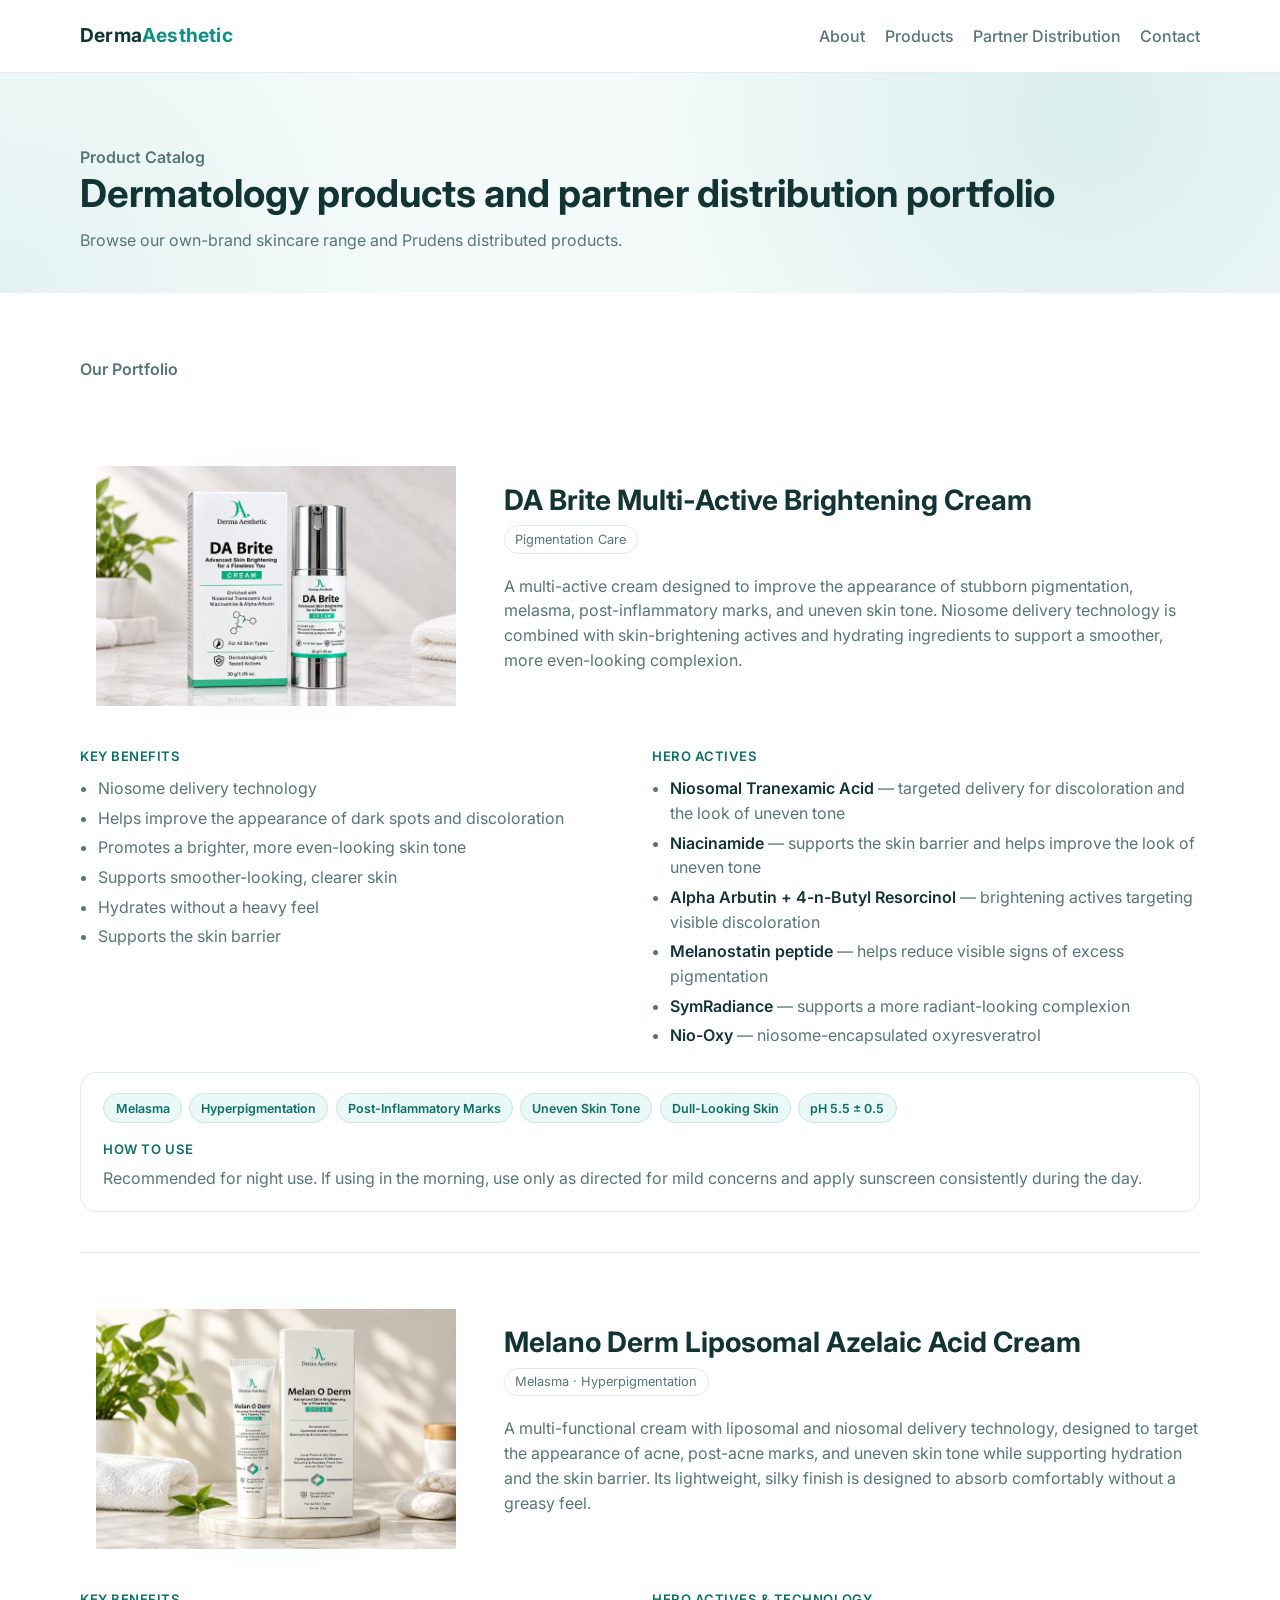
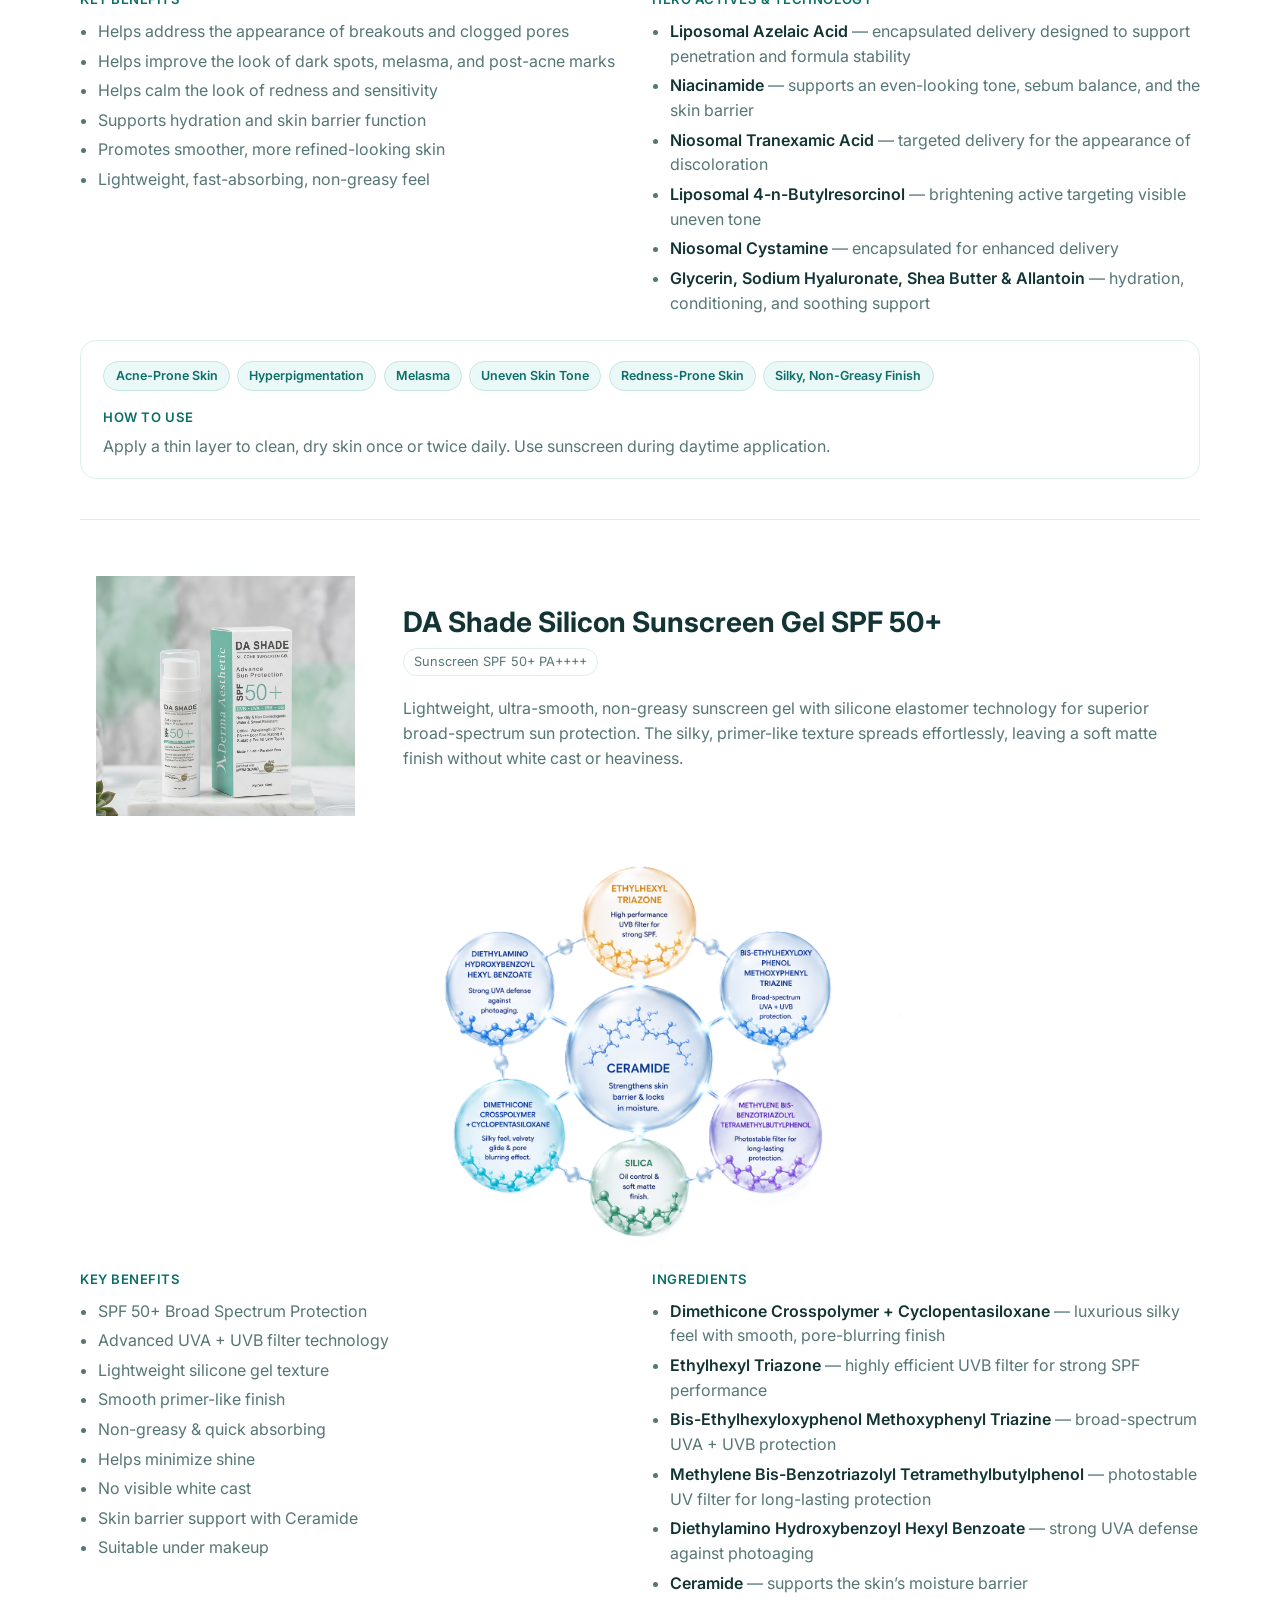
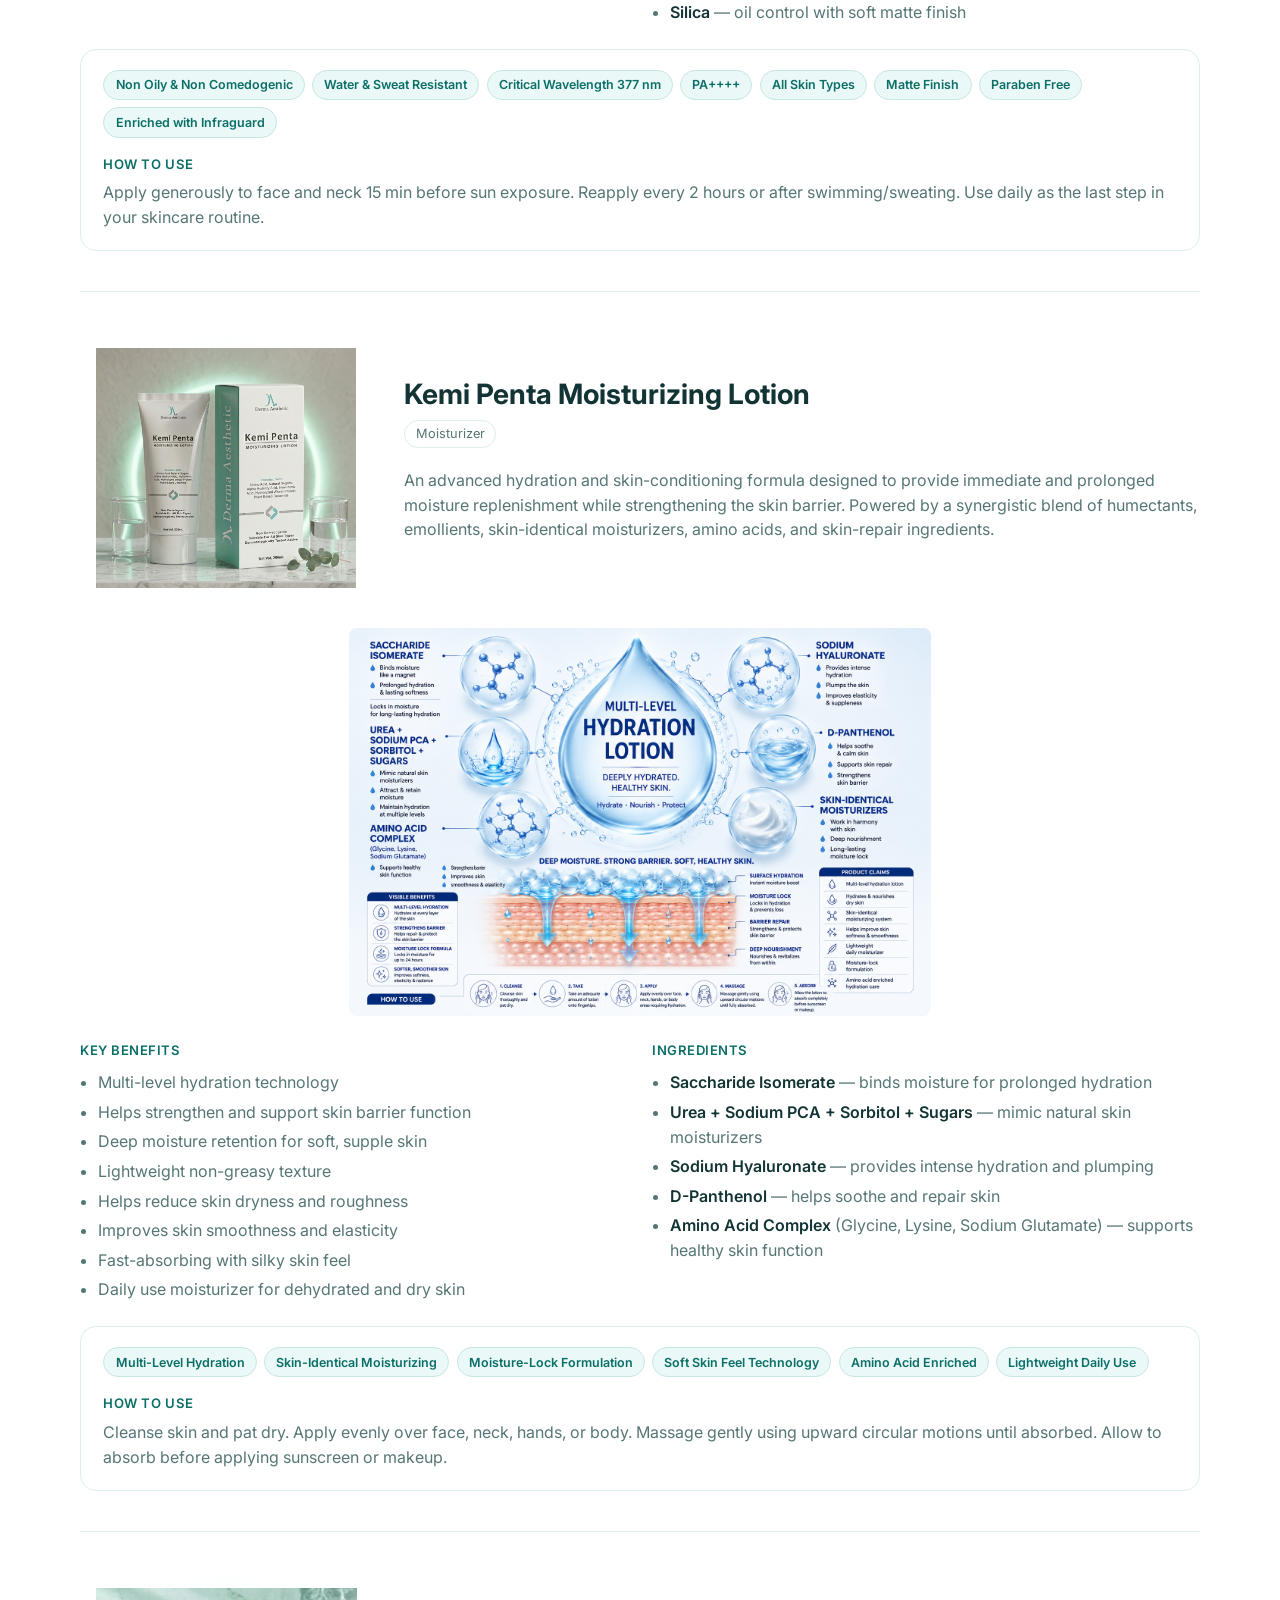
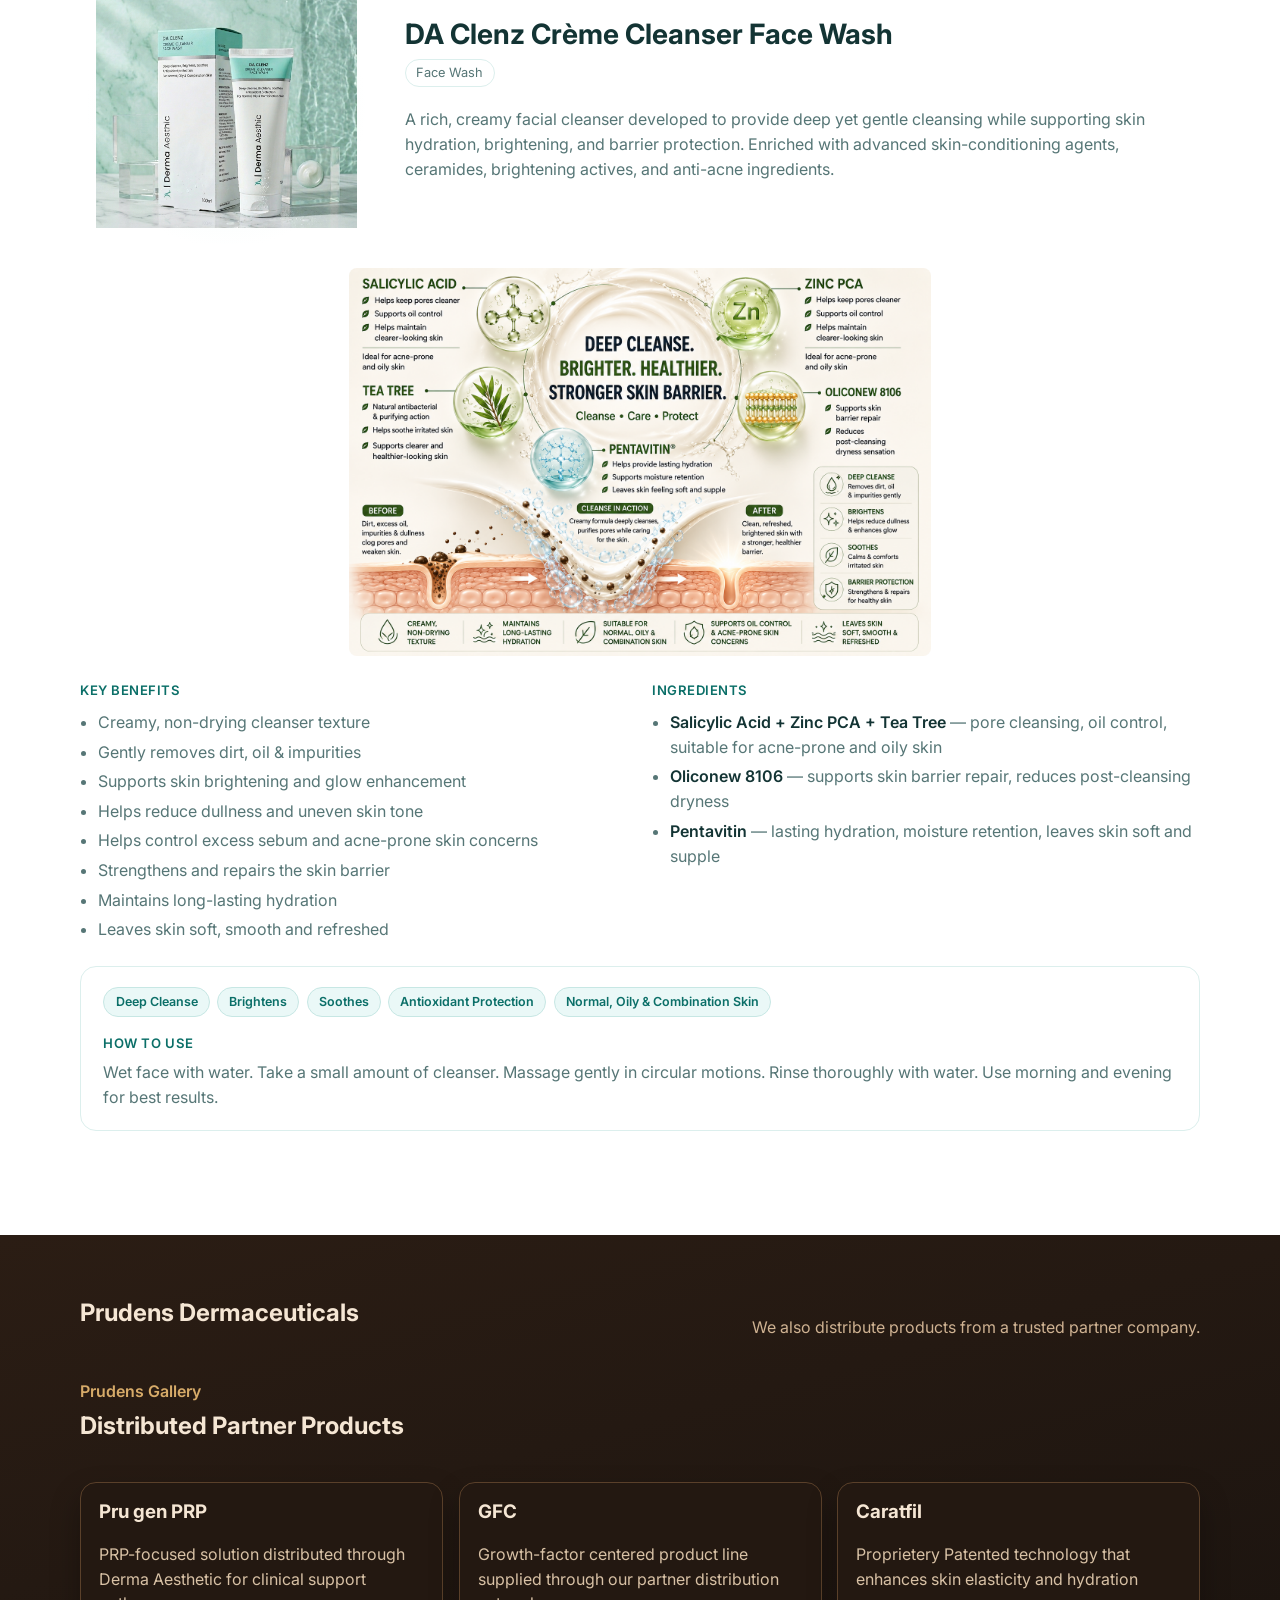
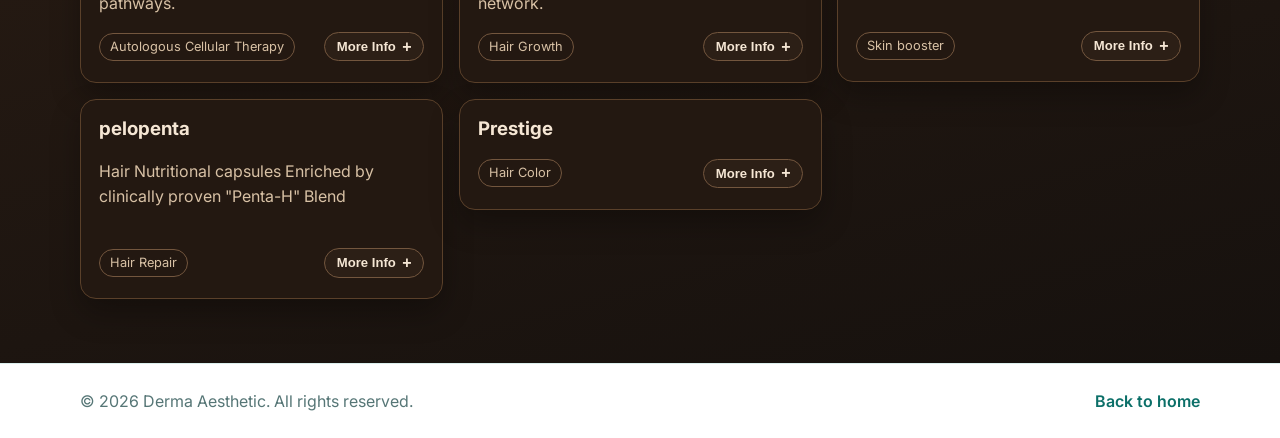
==== products.html @ 55edb747 "partner section updates" ====
<!DOCTYPE html>
<html lang="en">
<head>
  <meta charset="UTF-8" />
  <meta name="viewport" content="width=device-width, initial-scale=1.0" />
  <title>Products | Derma Aesthetic</title>
  <meta name="description" content="Explore Derma Aesthetic own-brand dermatology products and Prudens partner distribution portfolio." />
  <link rel="preconnect" href="https://fonts.googleapis.com" />
  <link rel="preconnect" href="https://fonts.gstatic.com" crossorigin />
  <link href="https://fonts.googleapis.com/css2?family=Inter:wght@400;500;600;700&display=swap" rel="stylesheet" />
  <link rel="stylesheet" href="styles.css" />
</head>
<body>
  <header class="site-header">
    <div class="container nav-wrap">
      <a class="logo" href="index.html">Derma<span>Aesthetic</span></a>
      <button class="nav-toggle" aria-label="Open menu" aria-expanded="false">Menu</button>
      <nav class="site-nav">
        <a href="index.html#about">About</a>
        <a href="products.html" class="nav-link-active">Products</a>
        <a href="products.html#partner">Partner Distribution</a>
        <a href="index.html#contact">Contact</a>
      </nav>
    </div>
  </header>

  <main>
    <section class="page-hero">
      <div class="container">
        <p class="eyebrow">Product Catalog</p>
        <h1>Dermatology products and partner distribution portfolio</h1>
        <p>Browse our own-brand skincare range and Prudens distributed products.</p>
      </div>
    </section>

    <section class="section alt" id="own-products">
      <div class="container">
        <div class="section-head">
          <div>
            <p class="eyebrow">Our Portfolio</p>
          </div>
        </div>
      </div>

      <!-- DA Brite -->
      <article class="pdp-section" id="da-brite">
        <div class="container">
          <div class="pdp-hero reveal">
            <div class="pdp-product-img">
              <img src="images/Brite.jpeg" alt="DA Brite multi-active brightening cream" loading="lazy" />
            </div>
            <div class="pdp-intro">
              <h2>DA Brite Multi-Active Brightening Cream</h2>
              <span class="tag">Pigmentation Care</span>
              <p>
                A multi-active cream designed to improve the appearance of stubborn pigmentation,
                melasma, post-inflammatory marks, and uneven skin tone. Niosome delivery technology
                is combined with skin-brightening actives and hydrating ingredients to support a
                smoother, more even-looking complexion.
              </p>
            </div>
          </div>
          <div class="pdp-details reveal">
            <div class="pdp-col">
              <h4>Key Benefits</h4>
              <ul>
                <li>Niosome delivery technology</li>
                <li>Helps improve the appearance of dark spots and discoloration</li>
                <li>Promotes a brighter, more even-looking skin tone</li>
                <li>Supports smoother-looking, clearer skin</li>
                <li>Hydrates without a heavy feel</li>
                <li>Supports the skin barrier</li>
              </ul>
            </div>
            <div class="pdp-col">
              <h4>Hero Actives</h4>
              <ul>
                <li><strong>Niosomal Tranexamic Acid</strong> — targeted delivery for discoloration and the look of uneven tone</li>
                <li><strong>Niacinamide</strong> — supports the skin barrier and helps improve the look of uneven tone</li>
                <li><strong>Alpha Arbutin + 4-n-Butyl Resorcinol</strong> — brightening actives targeting visible discoloration</li>
                <li><strong>Melanostatin peptide</strong> — helps reduce visible signs of excess pigmentation</li>
                <li><strong>SymRadiance</strong> — supports a more radiant-looking complexion</li>
                <li><strong>Nio-Oxy</strong> — niosome-encapsulated oxyresveratrol</li>
              </ul>
            </div>
          </div>
          <div class="pdp-footer reveal">
            <div class="pdp-claims">
              <span class="claim-pill">Melasma</span>
              <span class="claim-pill">Hyperpigmentation</span>
              <span class="claim-pill">Post-Inflammatory Marks</span>
              <span class="claim-pill">Uneven Skin Tone</span>
              <span class="claim-pill">Dull-Looking Skin</span>
              <span class="claim-pill">pH 5.5 ± 0.5</span>
            </div>
            <div class="pdp-usage">
              <h4>How to Use</h4>
              <p>Recommended for night use. If using in the morning, use only as directed for mild concerns and apply sunscreen consistently during the day.</p>
            </div>
          </div>
        </div>
      </article>

      <hr class="pdp-divider" />

      <!-- Melano Derm -->
      <article class="pdp-section" id="melano-derm">
        <div class="container">
          <div class="pdp-hero reveal">
            <div class="pdp-product-img">
              <img src="images/MelanODerm.jpeg" alt="Melano Derm liposomal azelaic acid cream" loading="lazy" />
            </div>
            <div class="pdp-intro">
              <h2>Melano Derm Liposomal Azelaic Acid Cream</h2>
              <span class="tag">Melasma · Hyperpigmentation</span>
              <p>
                A multi-functional cream with liposomal and niosomal delivery technology, designed
                to target the appearance of acne, post-acne marks, and uneven skin tone while
                supporting hydration and the skin barrier. Its lightweight, silky finish is designed
                to absorb comfortably without a greasy feel.
              </p>
            </div>
          </div>
          <div class="pdp-details reveal">
            <div class="pdp-col">
              <h4>Key Benefits</h4>
              <ul>
                <li>Helps address the appearance of breakouts and clogged pores</li>
                <li>Helps improve the look of dark spots, melasma, and post-acne marks</li>
                <li>Helps calm the look of redness and sensitivity</li>
                <li>Supports hydration and skin barrier function</li>
                <li>Promotes smoother, more refined-looking skin</li>
                <li>Lightweight, fast-absorbing, non-greasy feel</li>
              </ul>
            </div>
            <div class="pdp-col">
              <h4>Hero Actives &amp; Technology</h4>
              <ul>
                <li><strong>Liposomal Azelaic Acid</strong> — encapsulated delivery designed to support penetration and formula stability</li>
                <li><strong>Niacinamide</strong> — supports an even-looking tone, sebum balance, and the skin barrier</li>
                <li><strong>Niosomal Tranexamic Acid</strong> — targeted delivery for the appearance of discoloration</li>
                <li><strong>Liposomal 4-n-Butylresorcinol</strong> — brightening active targeting visible uneven tone</li>
                <li><strong>Niosomal Cystamine</strong> — encapsulated for enhanced delivery</li>
                <li><strong>Glycerin, Sodium Hyaluronate, Shea Butter &amp; Allantoin</strong> — hydration, conditioning, and soothing support</li>
              </ul>
            </div>
          </div>
          <div class="pdp-footer reveal">
            <div class="pdp-claims">
              <span class="claim-pill">Acne-Prone Skin</span>
              <span class="claim-pill">Hyperpigmentation</span>
              <span class="claim-pill">Melasma</span>
              <span class="claim-pill">Uneven Skin Tone</span>
              <span class="claim-pill">Redness-Prone Skin</span>
              <span class="claim-pill">Silky, Non-Greasy Finish</span>
            </div>
            <div class="pdp-usage">
              <h4>How to Use</h4>
              <p>Apply a thin layer to clean, dry skin once or twice daily. Use sunscreen during daytime application.</p>
            </div>
          </div>
        </div>
      </article>

      <hr class="pdp-divider" />

      <!-- DA Shade -->
      <article class="pdp-section" id="da-shade">
        <div class="container">
          <div class="pdp-hero reveal">
            <div class="pdp-product-img">
              <img src="images/Shade.png" alt="DA Shade Silicon Sunscreen Gel" loading="lazy" />
            </div>
            <div class="pdp-intro">
           
              <h2>DA Shade Silicon Sunscreen Gel SPF 50+</h2>
              <span class="tag">Sunscreen SPF 50+ PA++++</span>
              <p>
                Lightweight, ultra-smooth, non-greasy sunscreen gel with silicone
                elastomer technology for superior broad-spectrum sun protection.
                The silky, primer-like texture spreads effortlessly, leaving a soft matte
                finish without white cast or heaviness.
              </p>
            </div>
          </div>
          <div class="pdp-science reveal">
            <div class="pdp-science-card">
              <img src="images/DAshade-molecule - Copy.png" alt="DA Shade ingredient technology" loading="lazy" />
            </div>
            <!-- <div class="pdp-science-card">
              <img src="images/spf50.png" alt="DA Shade SPF 50+ protection" loading="lazy" />
            </div> -->
          </div>
          <div class="pdp-details reveal">
            <div class="pdp-col">
              <h4>Key Benefits</h4>
              <ul>
                <li>SPF 50+ Broad Spectrum Protection</li>
                <li>Advanced UVA + UVB filter technology</li>
                <li>Lightweight silicone gel texture</li>
                <li>Smooth primer-like finish</li>
                <li>Non-greasy &amp; quick absorbing</li>
                <li>Helps minimize shine</li>
                <li>No visible white cast</li>
                <li>Skin barrier support with Ceramide</li>
                <li>Suitable under makeup</li>
              </ul>
            </div>
            <div class="pdp-col">
              <h4>Ingredients</h4>
              <ul>
                <li><strong>Dimethicone Crosspolymer + Cyclopentasiloxane</strong> — luxurious silky feel with smooth, pore-blurring finish</li>
                <li><strong>Ethylhexyl Triazone</strong> — highly efficient UVB filter for strong SPF performance</li>
                <li><strong>Bis-Ethylhexyloxyphenol Methoxyphenyl Triazine</strong> — broad-spectrum UVA + UVB protection</li>
                <li><strong>Methylene Bis-Benzotriazolyl Tetramethylbutylphenol</strong> — photostable UV filter for long-lasting protection</li>
                <li><strong>Diethylamino Hydroxybenzoyl Hexyl Benzoate</strong> — strong UVA defense against photoaging</li>
                <li><strong>Ceramide</strong> — supports the skin&#8217;s moisture barrier</li>
                <li><strong>Silica</strong> — oil control with soft matte finish</li>
              </ul>
            </div>
          </div>
          <div class="pdp-footer reveal">
            <div class="pdp-claims">
              <span class="claim-pill">Non Oily &amp; Non Comedogenic</span>
              <span class="claim-pill">Water &amp; Sweat Resistant</span>
              <span class="claim-pill">Critical Wavelength 377 nm</span>
              <span class="claim-pill">PA++++</span>
              <span class="claim-pill">All Skin Types</span>
              <span class="claim-pill">Matte Finish</span>
              <span class="claim-pill">Paraben Free</span>
              <span class="claim-pill">Enriched with Infraguard</span>
            </div>
            <div class="pdp-usage">
              <h4>How to Use</h4>
              <p>Apply generously to face and neck 15 min before sun exposure. Reapply every 2 hours or after swimming/sweating. Use daily as the last step in your skincare routine.</p>
            </div>
          </div>
        </div>
      </article>

      <hr class="pdp-divider" />

      <!-- Kemi Penta -->
      <article class="pdp-section" id="kemi-penta">
        <div class="container">
          <div class="pdp-hero reveal">
            <div class="pdp-product-img">
              <img src="images/kemi.png" alt="Kemi Penta Moisturizing Lotion" loading="lazy" />
            </div>
            <div class="pdp-intro">
              
              <h2>Kemi Penta Moisturizing Lotion</h2>
              <span class="tag">Moisturizer</span>
              <p>
                An advanced hydration and skin-conditioning formula designed to provide
                immediate and prolonged moisture replenishment while strengthening the skin barrier.
                Powered by a synergistic blend of humectants, emollients, skin-identical
                moisturizers, amino acids, and skin-repair ingredients.
              </p>
            </div>
          </div>
          <div class="pdp-science reveal">
            <div class="pdp-science-card pdp-science-card--wide">
              <img src="images/KemiPenta-image-copy.png" alt="Kemi Penta hydration technology" loading="lazy" />
            </div>
          </div>
          <div class="pdp-details reveal">
            <div class="pdp-col">
              <h4>Key Benefits</h4>
              <ul>
                <li>Multi-level hydration technology</li>
                <li>Helps strengthen and support skin barrier function</li>
                <li>Deep moisture retention for soft, supple skin</li>
                <li>Lightweight non-greasy texture</li>
                <li>Helps reduce skin dryness and roughness</li>
                <li>Improves skin smoothness and elasticity</li>
                <li>Fast-absorbing with silky skin feel</li>
                <li>Daily use moisturizer for dehydrated and dry skin</li>
              </ul>
            </div>
            <div class="pdp-col">
              <h4>Ingredients</h4>
              <ul>
                <li><strong>Saccharide Isomerate</strong> — binds moisture for prolonged hydration</li>
                <li><strong>Urea + Sodium PCA + Sorbitol + Sugars</strong> — mimic natural skin moisturizers</li>
                <li><strong>Sodium Hyaluronate</strong> — provides intense hydration and plumping</li>
                <li><strong>D-Panthenol</strong> — helps soothe and repair skin</li>
                <li><strong>Amino Acid Complex</strong> (Glycine, Lysine, Sodium Glutamate) — supports healthy skin function</li>
              </ul>
            </div>
          </div>
          <div class="pdp-footer reveal">
            <div class="pdp-claims">
              <span class="claim-pill">Multi-Level Hydration</span>
              <span class="claim-pill">Skin-Identical Moisturizing</span>
              <span class="claim-pill">Moisture-Lock Formulation</span>
              <span class="claim-pill">Soft Skin Feel Technology</span>
              <span class="claim-pill">Amino Acid Enriched</span>
              <span class="claim-pill">Lightweight Daily Use</span>
            </div>
            <div class="pdp-usage">
              <h4>How to Use</h4>
              <p>Cleanse skin and pat dry. Apply evenly over face, neck, hands, or body. Massage gently using upward circular motions until absorbed. Allow to absorb before applying sunscreen or makeup.</p>
            </div>
          </div>
        </div>
      </article>

      <hr class="pdp-divider" />

      <!-- DA Clenz -->
      <article class="pdp-section" id="da-clenz">
        <div class="container">
          <div class="pdp-hero reveal">
            <div class="pdp-product-img">
              <img src="images/clenz.png" alt="DA Clenz Creme Cleanser" loading="lazy" />
            </div>
            <div class="pdp-intro">
           
              <h2>DA Clenz Cr&#232;me Cleanser Face Wash</h2>
              <span class="tag">Face Wash</span>
              <p>
                A rich, creamy facial cleanser developed to provide deep yet gentle cleansing
                while supporting skin hydration, brightening, and barrier protection. Enriched
                with advanced skin-conditioning agents, ceramides, brightening actives,
                and anti-acne ingredients.
              </p>
            </div>
          </div>
          <div class="pdp-science reveal">
            <div class="pdp-science-card pdp-science-card--wide">
              <img src="images/clenz-image-copy.png" alt="DA Clenz ingredient technology" loading="lazy" />
            </div>
          </div>
          <div class="pdp-details reveal">
            <div class="pdp-col">
              <h4>Key Benefits</h4>
              <ul>
                <li>Creamy, non-drying cleanser texture</li>
                <li>Gently removes dirt, oil &amp; impurities</li>
                <li>Supports skin brightening and glow enhancement</li>
                <li>Helps reduce dullness and uneven skin tone</li>
                <li>Helps control excess sebum and acne-prone skin concerns</li>
                <li>Strengthens and repairs the skin barrier</li>
                <li>Maintains long-lasting hydration</li>
                <li>Leaves skin soft, smooth and refreshed</li>
              </ul>
            </div>
            <div class="pdp-col">
              <h4>Ingredients</h4>
              <ul>
                <li><strong>Salicylic Acid + Zinc PCA + Tea Tree</strong> — pore cleansing, oil control, suitable for acne-prone and oily skin</li>
                <li><strong>Oliconew 8106</strong> — supports skin barrier repair, reduces post-cleansing dryness</li>
                <li><strong>Pentavitin</strong> — lasting hydration, moisture retention, leaves skin soft and supple</li>
              </ul>
            </div>
          </div>
          <div class="pdp-footer reveal">
            <div class="pdp-claims">
              <span class="claim-pill">Deep Cleanse</span>
              <span class="claim-pill">Brightens</span>
              <span class="claim-pill">Soothes</span>
              <span class="claim-pill">Antioxidant Protection</span>
              <span class="claim-pill">Normal, Oily &amp; Combination Skin</span>
            </div>
            <div class="pdp-usage">
              <h4>How to Use</h4>
              <p>Wet face with water. Take a small amount of cleanser. Massage gently in circular motions. Rinse thoroughly with water. Use morning and evening for best results.</p>
            </div>
          </div>
        </div>
      </article>
    </section>

    <section class="section partner-section" id="partner">
      <div class="container">
        <div class="section-head">
          <div>
            <!-- <p class="eyebrow">Strategic Collaboration</p> -->
            <h2>Prudens Dermaceuticals</h2>
          </div>
          <p>We also distribute products from a trusted partner company.</p>
        </div>

        <!-- <div class="partner-card">
          <h3>Distribution Partner: <span>Prudens</span></h3>
          <p>
            Through this partnership, Derma Aesthetic expands product reach and
            ensures timely availability across clinics, pharmacies, and retail channels.
          </p>
          <p><strong>Distributed products:</strong> Pru gen PRP, GFC, pelopenta</p>
          <ul>
            <li>Wider geographic market access</li>
            <li>Consistent product availability</li>
            <li>Efficient logistics and relationship management</li>
          </ul>
        </div> -->

        <div class="section-head partner-products-head">
          <div>
            <p class="eyebrow">Prudens Gallery</p>
            <h2>Distributed Partner Products</h2>
          </div>
          <!-- <p>Tap on any product card to view expanded details.</p> -->
        </div>

        <div class="product-showcase product-showcase--partner">
          <div class="product-grid partner-grid">
            <article class="product-card expandable" id="prugen-prp" data-product-image="images/prugen-prp.png">
              
              <h3>Pru gen PRP</h3>
              <p>
                PRP-focused solution distributed through Derma Aesthetic for
                clinical support pathways.
              </p>
              <div class="product-bottom">
                <span class="tag">Autologous Cellular Therapy</span>
                <button class="expand-btn" type="button" aria-expanded="false">
                  More Info <span class="chevron">+</span>
                </button>
              </div>
              <div class="product-details" aria-hidden="true">
                <!-- <p>
                  Pru gen PRP is distributed to support dermatology and skin
                  rejuvenation workflows where PRP protocols are indicated.
                </p> -->
                <ul>
                  <li>CE Class IIb certified PRP tube</li>
                  <li>Sodium Citrate as an Anti-coagulant</li>
                  <li>Optimum Platelet Recovery, over 90%</li>
                  <li>Consistent isolation of PRP</li>
                  <li>Single spin centrifugation</li>
                  <li>RBC depletion more than 98%</li>
                </ul>
              </div>
            </article>

            <article class="product-card expandable" id="gfc" data-product-image="images/gfc.png">
           
              <h3>GFC</h3>
              <p>
                Growth-factor centered product line supplied through our partner
                distribution network.
              </p>
              <div class="product-bottom">
                <span class="tag">Hair Growth</span>
                <button class="expand-btn" type="button" aria-expanded="false">
                  More Info <span class="chevron">+</span>
                </button>
              </div>
              <div class="product-details" aria-hidden="true">
                <!-- <p>
                  GFC is managed under the Prudens distribution collaboration to
                  improve accessibility for qualified treatment channels.
                </p> -->
                <ul>
                  <li>Activated Growth Factors</li>
                  <li>Totally Painless Therapy</li>
                  <li>Reduced pain and inflammation risk, as RBCs and WBCs are not involved</li>
                  <li>Delivers results in fewer sessions</li>
                  <li>Helps reduce hair fall and revitalize hair follicles</li>
                  <li>Strengthens hair grafts and stimulates hair growth</li>
                  <li>Increases hair count and thickness</li>
                </ul>
              </div>
            </article>

            <article class="product-card expandable" id="Caratfil" data-product-image="images/pelopenta.png">
             
              <h3>Caratfil</h3>
              <p>
                Proprietery Patented technology that enhances skin elasticity and hydration
              </p>
              <div class="product-bottom">
                <span class="tag">Skin booster</span>
                <button class="expand-btn" type="button" aria-expanded="false">
                  More Info <span class="chevron">+</span>
                </button>
              </div>
              <div class="product-details" aria-hidden="true">
                <!-- <p>
                  pelopenta is included in our distribution portfolio with a focus
                  on dependable channel coverage and customer availability.
                </p> -->
                <ul>
                  
                  <li>Exclusive 4-in-1 Carat therapy</li>
                  <li>HA , PN , ECM , Copper tripeptides and Amino acids</li>
                  <li>Combats aging</li>
                  <li>Minimizes pores</li>
                  <li>Reduces fine lines</li>
                  <li>Promotes repairs and regeneration</li>
                  <li>Made in South Korea</li>
                </ul>
              </div>
            </article>

            <article class="product-card expandable" id="pelopenta" data-product-image="images/pelopenta.png">
             
              <h3>pelopenta</h3>
              <p>
                Hair Nutritional capsules Enriched by clinically proven "Penta-H" Blend
              </p>
              <div class="product-bottom">
                <span class="tag">Hair Repair</span>
                <button class="expand-btn" type="button" aria-expanded="false">
                  More Info <span class="chevron">+</span>
                </button>
              </div>
              <div class="product-details" aria-hidden="true">
                <!-- <p>
                  pelopenta is included in our distribution portfolio with a focus
                  on dependable channel coverage and customer availability.
                </p> -->
                <ul>
                  <li>Vitamin D (Cholecalciferrol 100IU)</li>
                  <li>Melatonin (3gm) for hair growth , pigmentation , cytoprotective and apotosis-supressive agent</li>
                  <li>Prevents stress-induced hair loss</li>
                  <li>Antiandrigenic and antioxidant</li>
                  <li>Omega 3 and Omega 6 faatty Acids (75mg)</li>
                  <li>Soy isoflavones for DHT inhibution</li>
                  <li>Green Tea Extract(125mg)</li>
                  <li>Beta Sitosterol</li>

                </ul>
              </div>
            </article>

            <article class="product-card expandable" id="Prestige" data-product-image="images/pelopenta.png">
             
              <h3>Prestige</h3>
              <!-- <p>
                Hair Nutritional capsules Enriched by clinically proven "Penta-H" Blend
              </p> -->
              <div class="product-bottom">
                <span class="tag">Hair Color</span>
                <button class="expand-btn" type="button" aria-expanded="false">
                  More Info <span class="chevron">+</span>
                </button>
              </div>
              <div class="product-details" aria-hidden="true">
                <!-- <p>
                  pelopenta is included in our distribution portfolio with a focus
                  on dependable channel coverage and customer availability.
                </p> -->
                <ul>
                  <li>Ammoniea free</li>
                  <li>p-Phenylendiamine(ppd) free</li>
                  <li>nickle free</li>
                  <li>Resourcinol free</li>
                  <li>Made in Italy</li>
                 

                </ul>
              </div>
            </article>
          </div>
          <aside class="product-image-float" aria-hidden="true">
            <img src="" alt="" />
          </aside>
        </div>
      </div>
    </section>
  </main>

  <footer class="site-footer">
    <div class="container footer-wrap">
      <p>&copy; <span id="year"></span> Derma Aesthetic. All rights reserved.</p>
      <a href="index.html">Back to home</a>
    </div>
  </footer>

  <script src="script.js"></script>
</body>
</html>
---- styles.css ----
:root {
  --bg: #f5fbfa;
  --surface: #ffffff;
  --text: #133434;
  --muted: #567676;
  --brand: #0f8f86;
  --brand-dark: #0b6f68;
  --line: #dcefed;
  --shadow: 0 12px 30px rgba(12, 90, 86, 0.08);
}

* {
  box-sizing: border-box;
}

html {
  scroll-behavior: smooth;
}

body {
  margin: 0;
  font-family: "Inter", sans-serif;
  color: var(--text);
  background: var(--bg);
  line-height: 1.55;
}

a {
  color: inherit;
  text-decoration: none;
}

.container {
  width: min(1120px, 92%);
  margin: 0 auto;
}

.site-header {
  position: sticky;
  top: 0;
  z-index: 20;
  background: rgba(255, 255, 255, 0.97);
  border-bottom: 1px solid var(--line);
}

.nav-wrap {
  display: flex;
  align-items: center;
  justify-content: space-between;
  min-height: 72px;
}

.logo {
  font-size: 1.2rem;
  font-weight: 700;
  letter-spacing: 0.2px;
}

.logo span {
  color: var(--brand);
}

.site-nav {
  display: flex;
  gap: 1.2rem;
}

.site-nav a {
  color: var(--muted);
  font-weight: 500;
}

.site-nav a:hover {
  color: var(--brand-dark);
}

.nav-toggle {
  display: none;
  border: 1px solid var(--line);
  background: #fff;
  color: var(--text);
  border-radius: 8px;
  padding: 0.45rem 0.7rem;
}

.hero {
  padding: 5.5rem 0 4rem;
  background:
    radial-gradient(circle at 85% 20%, rgba(15, 143, 134, 0.15), transparent 42%),
    radial-gradient(circle at 0% 100%, rgba(15, 143, 134, 0.1), transparent 33%);
}

.hero-grid {
  display: grid;
  grid-template-columns: 1.3fr 1fr;
  gap: 2rem;
  align-items: center;
}

.eyebrow {
  color: var(--brand);
  font-weight: 600;
  margin: 0 0 0.45rem;
}

h1,
h2,
h3 {
  line-height: 1.2;
  margin-top: 0;
}

h1 {
  font-size: clamp(1.9rem, 3vw, 3rem);
  max-width: 20ch;
  margin-bottom: 1rem;
}

.hero-copy {
  color: var(--muted);
  max-width: 56ch;
  margin-bottom: 1.4rem;
}

.hero-actions {
  display: flex;
  flex-wrap: wrap;
  gap: 0.8rem;
}

.btn {
  display: inline-block;
  padding: 0.78rem 1.05rem;
  border-radius: 10px;
  font-weight: 600;
}

.btn.primary {
  background: var(--brand);
  color: #fff;
}

.btn.primary:hover {
  background: var(--brand-dark);
}

.btn.ghost {
  border: 1px solid var(--line);
  color: var(--text);
  background: #fff;
}

.hero-card,
.product-card,
.partner-card,
.contact-card {
  background: var(--surface);
  border: 1px solid var(--line);
  border-radius: 16px;
  box-shadow: var(--shadow);
}

.hero-card {
  padding: 1.5rem;
}

.hero-card ul {
  margin: 0.8rem 0 0;
  padding-left: 1.15rem;
  color: var(--muted);
}

.section {
  padding: 4rem 0;
}

.section.alt {
  background: #ffffff;
}

.narrow {
  max-width: 760px;
}

.narrow p {
  color: var(--muted);
}

.section-head {
  display: flex;
  justify-content: space-between;
  align-items: end;
  gap: 1rem;
  margin-bottom: 1.3rem;
}

.section-head p {
  color: var(--muted);
  max-width: 45ch;
  margin-bottom: 0.5rem;
}

.product-showcase {
  position: relative;
}

.product-showcase.has-active {
  display: grid;
  grid-template-columns: 1.1fr 0.9fr;
  gap: clamp(1.5rem, 4vw, 2.5rem);
  align-items: start;
}

.product-grid {
  display: grid;
  grid-template-columns: repeat(3, 1fr);
  gap: 1rem;
  align-items: start;
}

.product-showcase .product-grid.has-active {
  grid-template-columns: 1fr;
}

.product-image-float {
  position: relative;
  z-index: 2;
  width: 100%;
  max-width: 360px;
  justify-self: center;
  align-self: center;
  opacity: 0;
  visibility: hidden;
  pointer-events: none;
  transform: translateX(24px);
  transition:
    opacity 380ms ease,
    transform 420ms cubic-bezier(0.2, 0.8, 0.2, 1),
    visibility 380ms ease;
}

.product-image-float::before {
  content: "";
  position: absolute;
  inset: 10% 5%;
  background: radial-gradient(circle, rgba(15, 143, 134, 0.14), transparent 70%);
  z-index: -1;
}

.product-image-float img {
  display: block;
  width: 100%;
  max-height: min(520px, 70vh);
  height: auto;
  object-fit: contain;
  margin: 0 auto;
}

.product-image-float .extra-img {
  display: none;
  max-height: min(340px, 45vh);
  margin-bottom: 1rem;
  border-radius: 12px;
}

.product-image-float.is-visible {
  opacity: 1;
  visibility: visible;
  transform: translateX(0);
}

.product-card {
  padding: 1.1rem 1.1rem 1.3rem;
  align-self: start;
  transform-origin: center;
  will-change: transform;
  transition: transform 250ms ease-out, border-color 200ms ease;
}

.product-card p {
  color: var(--muted);
  min-height: 4.6rem;
}

.product-card.expandable:hover {
  transform: translateY(-4px);
  border-color: #c7e7e4;
}

.product-bottom {
  margin-top: 0.7rem;
  display: flex;
  align-items: center;
  justify-content: space-between;
  gap: 0.5rem;
}

.expand-btn {
  appearance: none;
  border: 1px solid var(--line);
  background: #fff;
  color: var(--brand-dark);
  border-radius: 999px;
  padding: 0.35rem 0.72rem;
  font-weight: 600;
  font-size: 0.82rem;
  cursor: pointer;
  display: inline-flex;
  align-items: center;
  gap: 0.4rem;
  transition: all 220ms ease;
}

.expand-btn:hover {
  border-color: #b9e1dd;
  background: #f4fbfa;
}

.chevron {
  font-size: 1rem;
  line-height: 1;
  transition: transform 260ms ease;
}

.product-details {
  max-height: 0;
  overflow: hidden;
  opacity: 0;
  transform: translateY(-4px);
  transition:
    max-height 420ms cubic-bezier(0.2, 0.8, 0.2, 1),
    opacity 260ms ease,
    transform 260ms ease;
}

.product-details p {
  margin-top: 0.9rem;
  margin-bottom: 0.6rem;
  min-height: auto;
}

.product-details h4 {
  margin: 1rem 0 0.45rem;
  font-size: 0.82rem;
  font-weight: 600;
  color: var(--text);
  letter-spacing: 0.04em;
  text-transform: uppercase;
}

.product-details ul {
  margin: 0 0 0.2rem;
  padding-left: 1.1rem;
  color: var(--muted);
}

.product-details li + li {
  margin-top: 0.25rem;
}

.product-details strong {
  color: var(--text);
  font-weight: 600;
}

.product-card.is-open .product-details {
  opacity: 1;
  transform: translateY(0);
}

.product-card.is-open .expand-btn {
  border-color: #9ed5cf;
  background: #eaf8f7;
}

.product-card.is-open .chevron {
  transform: rotate(45deg);
}

.product-showcase.has-active:not(.has-image) {
  grid-template-columns: 1fr;
}

.product-showcase.has-active:not(.has-image) .product-image-float {
  display: none;
}

.product-showcase--partner .product-image-float::before {
  background: radial-gradient(circle, rgba(215, 171, 105, 0.18), transparent 70%);
}

.product-showcase .product-grid.has-active .product-card:not(.is-open) {
  display: none;
}

.product-showcase .product-grid.has-active .product-card.is-open {
  transform: none;
  opacity: 1;
  grid-column: auto;
  grid-row: auto;
}

.product-showcase .product-grid.has-active .product-card.is-open p {
  min-height: auto;
}

.product-showcase .product-grid.has-active .product-card.is-open {
  border-color: #9ed5cf;
}

.product-showcase--partner .product-grid.has-active .product-card.is-open {
  border-color: #c59660;
}

.product-badge {
  display: inline-block;
  background: #eaf8f7;
  color: var(--brand-dark);
  border-radius: 999px;
  padding: 0.25rem 0.65rem;
  font-size: 0.82rem;
  font-weight: 600;
  margin-bottom: 0.65rem;
}

.tag {
  display: inline-block;
  border: 1px solid var(--line);
  border-radius: 999px;
  padding: 0.2rem 0.65rem;
  font-size: 0.8rem;
  color: var(--muted);
}

.partner-card {
  padding: 1.4rem;
}

.partner-card span {
  color: var(--brand);
}

.partner-card p,
.partner-card li,
.contact-card p {
  color: var(--muted);
}

.partner-card p strong {
  color: var(--text);
}

.partner-section {
  background: linear-gradient(165deg, #2b1d14 0%, #16110e 100%);
}

.partner-section .eyebrow {
  color: #d7ab69;
}

.partner-section h2,
.partner-section h3 {
  color: #f5e6d4;
}

.partner-section .section-head > p {
  color: #cfb292;
}

.partner-section .partner-card {
  background: #231811;
  border-color: #5a402a;
  box-shadow: 0 16px 36px rgba(0, 0, 0, 0.35);
}

.partner-section .partner-card span {
  color: #d7ab69;
}

.partner-section .partner-card p,
.partner-section .partner-card li {
  color: #d8c1a5;
}

.partner-section .partner-card p strong {
  color: #f5e6d4;
}

.partner-products-head {
  margin-top: 2rem;
}

.partner-grid .product-card {
  background: #231811;
  border-color: #5a402a;
  box-shadow: 0 14px 30px rgba(0, 0, 0, 0.28);
}

.partner-grid .product-card h3 {
  color: #f5e6d4;
}

.partner-grid .product-card p,
.partner-grid .product-details ul,
.partner-grid .tag {
  color: #d8c1a5;
}

.partner-grid .product-details h4 {
  color: #f5e6d4;
}

.partner-grid .product-details strong {
  color: #f5e6d4;
}

.partner-grid .product-badge {
  background: #5a402a;
  color: #f6e7cf;
}

.partner-grid .tag {
  border-color: #73563e;
}

.partner-grid .expand-btn {
  border-color: #73563e;
  background: #2c1f16;
  color: #f5e6d4;
}

.partner-grid .expand-btn:hover {
  border-color: #9a754e;
  background: #3a291d;
}

.partner-grid .product-card.expandable:hover {
  border-color: #9a754e;
  box-shadow: 0 18px 34px rgba(0, 0, 0, 0.4);
}

.partner-grid .product-card.is-open .expand-btn {
  border-color: #c59660;
  background: #5a402a;
}

.page-hero {
  padding: 4.5rem 0 2.5rem;
  background:
    radial-gradient(circle at 85% 20%, rgba(15, 143, 134, 0.12), transparent 42%),
    radial-gradient(circle at 0% 100%, rgba(15, 143, 134, 0.08), transparent 33%);
}

.page-hero h1 {
  font-size: clamp(1.8rem, 3vw, 2.6rem);
  max-width: none;
  margin-bottom: 0.75rem;
}

.page-hero p {
  color: var(--muted);
  max-width: 58ch;
  margin: 0;
}

.nav-link-active {
  color: var(--brand-dark);
  font-weight: 600;
}

.contact-grid {
  display: grid;
  grid-template-columns: 1.2fr 1fr;
  gap: 1rem;
}

.contact-card {
  padding: 1.2rem;
}

.site-footer {
  border-top: 1px solid var(--line);
  background: #fff;
}

.footer-wrap {
  min-height: 74px;
  display: flex;
  align-items: center;
  justify-content: space-between;
  color: var(--muted);
  gap: 1rem;
}

.footer-wrap a {
  color: var(--brand-dark);
  font-weight: 600;
}

.section-head a {
  color: var(--brand-dark);
  font-weight: 600;
}

.partner-section .section-head a {
  color: #d7ab69;
}

@media (max-width: 900px) {
  .hero-grid,
  .contact-grid {
    grid-template-columns: 1fr;
  }

  .product-showcase.has-active {
    grid-template-columns: 1fr;
    gap: 1.25rem;
  }

  .product-grid {
    grid-template-columns: repeat(2, 1fr);
  }

  .product-image-float {
    max-width: min(300px, 80%);
    margin: 0 auto;
    transform: translateY(12px);
  }

  .product-image-float.is-visible {
    transform: translateY(0);
  }
}

@media (max-width: 700px) {
  .nav-toggle {
    display: block;
  }

  .site-nav {
    position: absolute;
    top: 73px;
    left: 0;
    right: 0;
    background: #fff;
    border-bottom: 1px solid var(--line);
    display: none;
    flex-direction: column;
    padding: 0.8rem 4%;
  }

  .site-nav.open {
    display: flex;
  }

  .product-grid {
    grid-template-columns: 1fr;
  }

  .product-image-float {
    max-width: min(260px, 85%);
  }

  .section-head {
    align-items: start;
    flex-direction: column;
  }
}

/* Homepage redesign enhancements */
.hero {
  overflow: hidden;
}

.hero-layout {
  display: grid;
  grid-template-columns: 1.1fr 0.9fr;
  gap: 2rem;
  align-items: center;
}

.hero-products {
  display: flex;
  align-items: center;
  justify-content: center;
}

.hero-product-composition {
  position: relative;
  width: min(500px, 100%);
  height: 500px;
  perspective: 800px;
}

.hero-product-composition::before {
  content: "";
  position: absolute;
  inset: 14% 8%;
  border-radius: 999px;
  background: radial-gradient(circle, rgba(15, 143, 134, 0.14), transparent 66%);
}

.hero-prod {
  position: absolute;
  left: 50%;
  top: 50%;
  height: auto;
  cursor: default;
  will-change: transform, opacity;
  transition: transform 800ms cubic-bezier(0.4, 0, 0.2, 1), opacity 600ms ease, z-index 0ms;
}

.hero-prod--center {
  width: min(245px, 54%);
  transform: translate(-50%, -50%) translateZ(0) scale(1);
  z-index: 3;
  opacity: 1;
  cursor: pointer;
}

.hero-prod--left {
  width: min(210px, 48%);
  transform: translate(-130%, -45%) translateZ(-80px) rotateY(15deg) scale(0.85);
  z-index: 1;
  opacity: 0.65;
}

.hero-prod--right {
  width: min(210px, 48%);
  transform: translate(30%, -45%) translateZ(-80px) rotateY(-15deg) scale(0.85);
  z-index: 1;
  opacity: 0.65;
}

.hero-prod--back {
  width: min(180px, 42%);
  transform: translate(-50%, -50%) translateZ(-160px) scale(0.6);
  z-index: 0;
  opacity: 0;
  pointer-events: none;
}

.hero-product-composition:hover .hero-prod--left {
  transform: translate(-135%, -45%) translateZ(-80px) rotateY(18deg) scale(0.85);
}

.hero-product-composition:hover .hero-prod--right {
  transform: translate(35%, -45%) translateZ(-80px) rotateY(-18deg) scale(0.85);
}

.hero-product-composition:hover .hero-prod--center {
  transform: translate(-50%, -52%) translateZ(0) scale(1.02);
}

.trust-strip {
  background: #fff;
  border-top: 1px solid var(--line);
  border-bottom: 1px solid var(--line);
}

.trust-strip-inner {
  display: grid;
  grid-template-columns: repeat(3, minmax(0, 1fr));
  gap: 0.85rem;
  padding: 1rem 0;
}

.trust-badge {
  background: #f9fdfc;
  border: 1px solid var(--line);
  border-radius: 14px;
  padding: 0.75rem 0.85rem;
  display: flex;
  align-items: center;
  gap: 0.65rem;
}

.trust-icon {
  width: 30px;
  height: 30px;
  border-radius: 50%;
  display: grid;
  place-items: center;
  font-size: 0.78rem;
  font-weight: 700;
  color: #fff;
  background: var(--brand);
}

.trust-badge strong {
  display: block;
  font-size: 0.72rem;
  letter-spacing: 0.04em;
  text-transform: uppercase;
}

.trust-badge span {
  color: var(--muted);
  font-size: 0.83rem;
}

.about-grid {
  display: grid;
  grid-template-columns: 1.2fr 1fr;
  gap: 1.25rem;
  align-items: start;
}

.about-text p {
  color: var(--muted);
}

.about-cards {
  display: grid;
  grid-template-columns: 1fr;
  gap: 1rem;
}

.about-card {
  background: var(--surface);
  border: 1px solid var(--line);
  border-radius: 16px;
  box-shadow: var(--shadow);
  padding: 1.3rem;
}

.about-card ul {
  margin: 0.7rem 0 0;
  padding-left: 1.1rem;
  color: var(--muted);
}

.visual-product-grid {
  display: grid;
  grid-template-columns: repeat(3, minmax(0, 1fr));
  gap: 1rem;
}

.visual-product-card {
  background: #fff;
  border: 1px solid var(--line);
  border-radius: 16px;
  box-shadow: var(--shadow);
  display: flex;
  flex-direction: column;
  overflow: hidden;
  will-change: transform;
  transition: transform 250ms ease-out, border-color 200ms ease;
}

.visual-product-card:hover {
  transform: translateY(-6px);
  border-color: #bde5e1;
}

.visual-product-img {
  min-height: 218px;
  display: grid;
  place-items: center;
  padding: 1.5rem;
  background: radial-gradient(circle at 50% 50%, #eefaf8 0%, #f9fdfc 70%);
}

.visual-product-img img {
  max-height: 175px;
  width: auto;
  border-radius: 8px;
  transition: transform 250ms ease-out;
}

.visual-product-card:hover .visual-product-img img {
  transform: translateY(-3px) scale(1.02);
}

.visual-product-info {
  padding: 1rem 1rem 1.15rem;
}

.visual-product-info .tag {
  display: inline-block;
  margin-bottom: 0.55rem;
}

.visual-product-info h3 {
  margin-bottom: 0.5rem;
}

.visual-product-info p {
  margin: 0;
  color: var(--muted);
}

.card-link {
  display: inline-block;
  margin-top: 0.7rem;
  color: var(--brand-dark);
  font-weight: 600;
}

.reveal {
  opacity: 0;
  transform: translateY(18px);
  will-change: transform, opacity;
  transition: opacity 400ms ease-out, transform 400ms ease-out;
}

.reveal.is-visible {
  opacity: 1;
  transform: translateY(0);
  will-change: auto;
}

@media (max-width: 900px) {
  .hero-layout,
  .about-grid,
  .contact-grid {
    grid-template-columns: 1fr;
  }

  .hero-product-composition {
    width: min(400px, 96vw);
    height: 390px;
  }

  .hero-prod--center {
    width: min(210px, 56%);
  }

  .hero-prod--left,
  .hero-prod--right {
    width: min(185px, 50%);
  }

  .trust-strip-inner {
    grid-template-columns: 1fr;
  }

  .visual-product-grid {
    grid-template-columns: repeat(2, minmax(0, 1fr));
  }
}

@media (max-width: 700px) {
  .visual-product-grid {
    grid-template-columns: 1fr;
  }

  .hero-product-composition {
    width: min(360px, 98vw);
    height: 330px;
  }

  .hero-prod--center {
    width: min(210px, 62%);
  }

  .hero-prod--left,
  .hero-prod--right {
    width: min(180px, 56%);
  }
}

/* Product Detail Page (PDP) — stacked layout */
.pdp-section {
  padding: 2.5rem 0;
}

.pdp-hero {
  display: grid;
  grid-template-columns: auto 1fr;
  gap: 2rem;
  align-items: center;
  margin-bottom: 1.5rem;
}

.pdp-product-img {
  display: flex;
  align-items: center;
  justify-content: center;
  background: radial-gradient(circle at 50% 50%, #eefaf8 0%, transparent 70%);
  padding: 1rem;
  border-radius: 16px;
}

.pdp-product-img img {
  max-height: 240px;
  width: auto;
  object-fit: contain;
}

.pdp-science {
  display: flex;
  justify-content: center;
  gap: 1rem;
  margin-bottom: 1.5rem;
}

.pdp-science-card {
  width: 52%;
  background: var(--surface);
  padding: 0;
  overflow: hidden;
}

.pdp-science-card img {
  width: 100%;
  height: auto;
  display: block;
  object-fit: contain;
  border-radius: 8px;
}

.pdp-science-card--wide {
  max-width: none;
}

.pdp-intro .product-badge {
  margin-bottom: 0.5rem;
}

.pdp-intro h2 {
  font-size: clamp(1.3rem, 2.5vw, 1.75rem);
  margin-bottom: 0.5rem;
}

.pdp-intro .tag {
  margin-bottom: 0.75rem;
}

.pdp-intro p {
  color: var(--muted);
  margin-top: 0.5rem;
}

.pdp-details {
  display: grid;
  grid-template-columns: 1fr 1fr;
  gap: 1.5rem;
  margin-bottom: 1.5rem;
}

.pdp-col h4 {
  font-size: 0.82rem;
  font-weight: 600;
  text-transform: uppercase;
  letter-spacing: 0.04em;
  color: var(--brand-dark);
  margin: 0 0 0.6rem;
}

.pdp-col ul {
  margin: 0;
  padding-left: 1.1rem;
  color: var(--muted);
}

.pdp-col li + li {
  margin-top: 0.3rem;
}

.pdp-col strong {
  color: var(--text);
  font-weight: 600;
}

.pdp-footer {
  background: var(--surface);
  border: 1px solid var(--line);
  border-radius: 16px;
  padding: 1.25rem 1.4rem;
}

.pdp-claims {
  display: flex;
  flex-wrap: wrap;
  gap: 0.45rem;
  margin-bottom: 1rem;
}

.claim-pill {
  display: inline-block;
  background: #eaf8f7;
  color: var(--brand-dark);
  border: 1px solid #c7e7e4;
  border-radius: 999px;
  padding: 0.28rem 0.7rem;
  font-size: 0.78rem;
  font-weight: 600;
}

.pdp-usage h4 {
  font-size: 0.82rem;
  font-weight: 600;
  text-transform: uppercase;
  letter-spacing: 0.04em;
  color: var(--brand-dark);
  margin: 0 0 0.4rem;
}

.pdp-usage p {
  color: var(--muted);
  margin: 0;
}

.pdp-divider {
  border: none;
  border-top: 1px solid var(--line);
  margin: 0;
  width: min(1120px, 92%);
  margin-left: auto;
  margin-right: auto;
}

@media (max-width: 900px) {
  .pdp-hero {
    grid-template-columns: 1fr;
    text-align: center;
  }

  .pdp-product-img {
    justify-self: center;
  }

  .pdp-details {
    grid-template-columns: 1fr;
  }

  .pdp-science {
    flex-direction: column;
    align-items: center;
  }

  .pdp-science-card--wide {
    max-width: none;
    width: 90%;
  }
}

@media (max-width: 700px) {
  .pdp-hero {
    gap: 1.25rem;
  }

  .pdp-product-img img {
    max-height: 190px;
  }

  .pdp-science-card {
    width: 90%;
  }
}
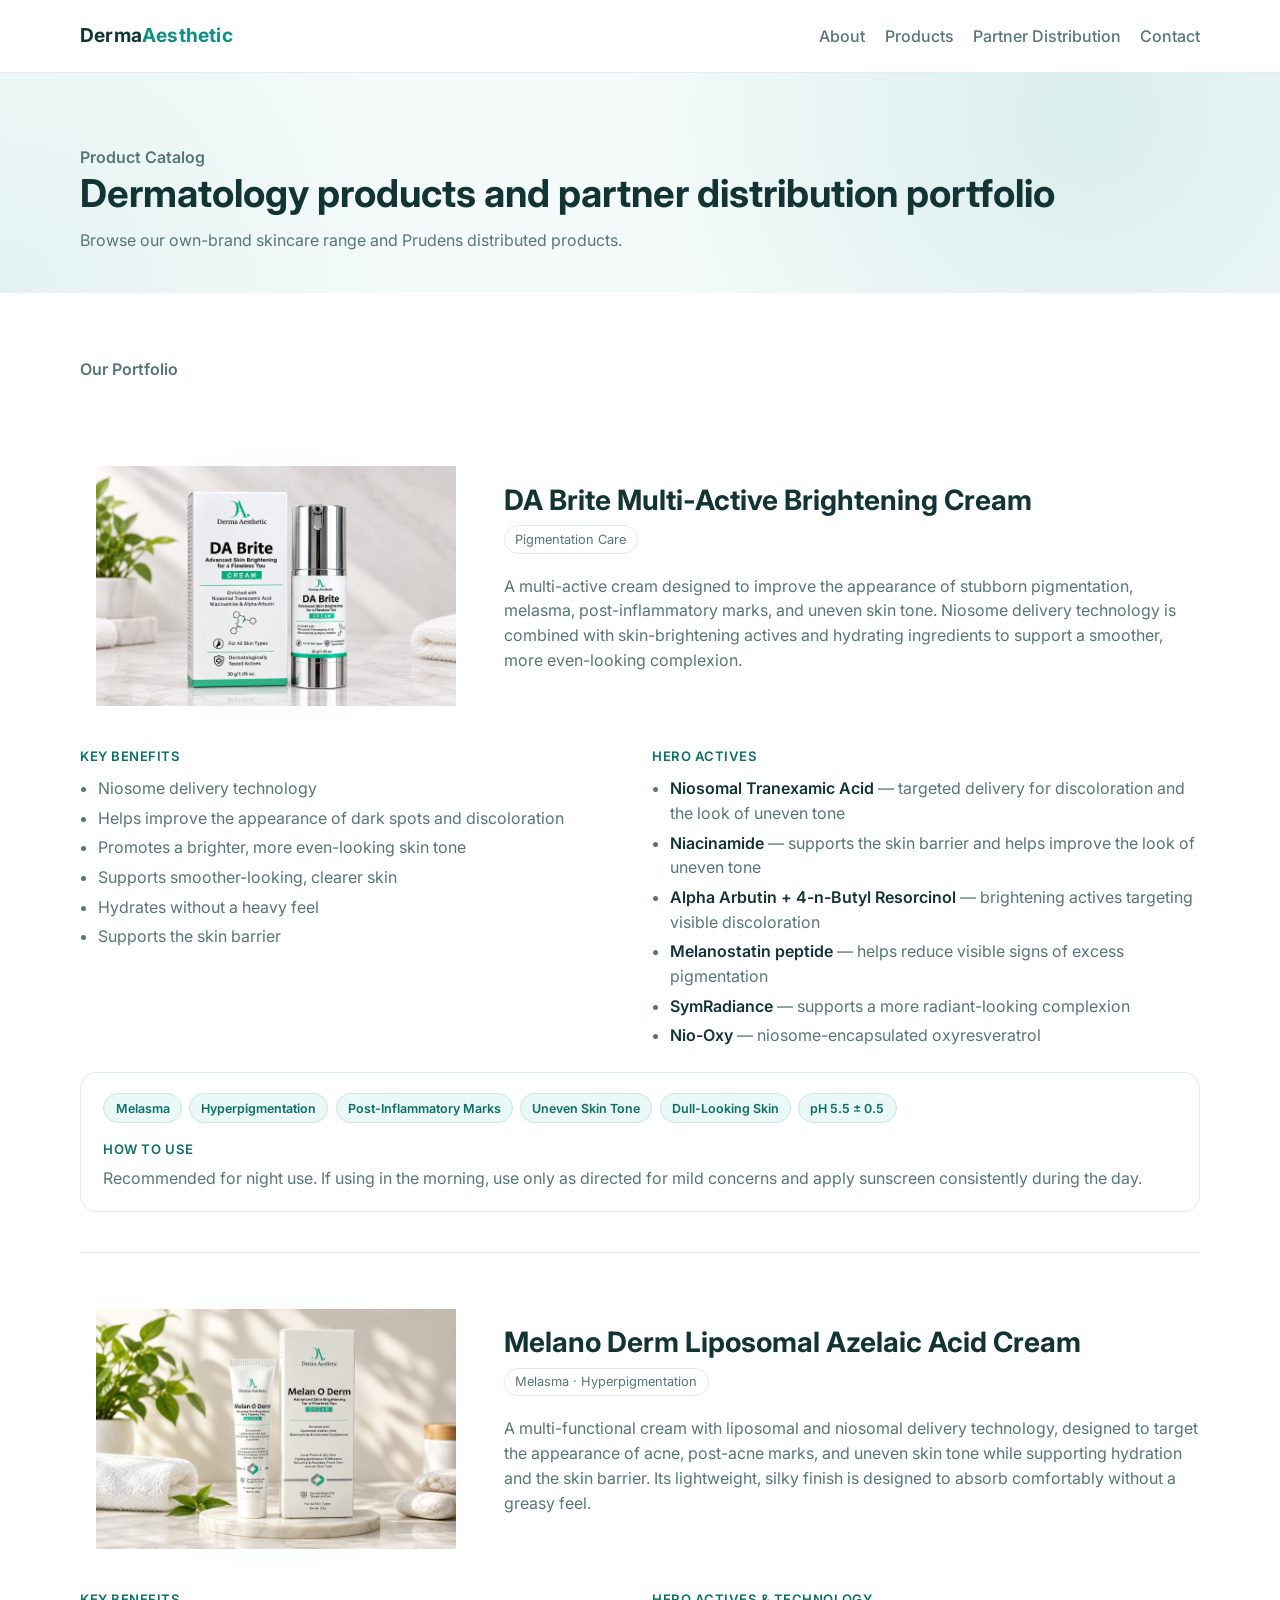
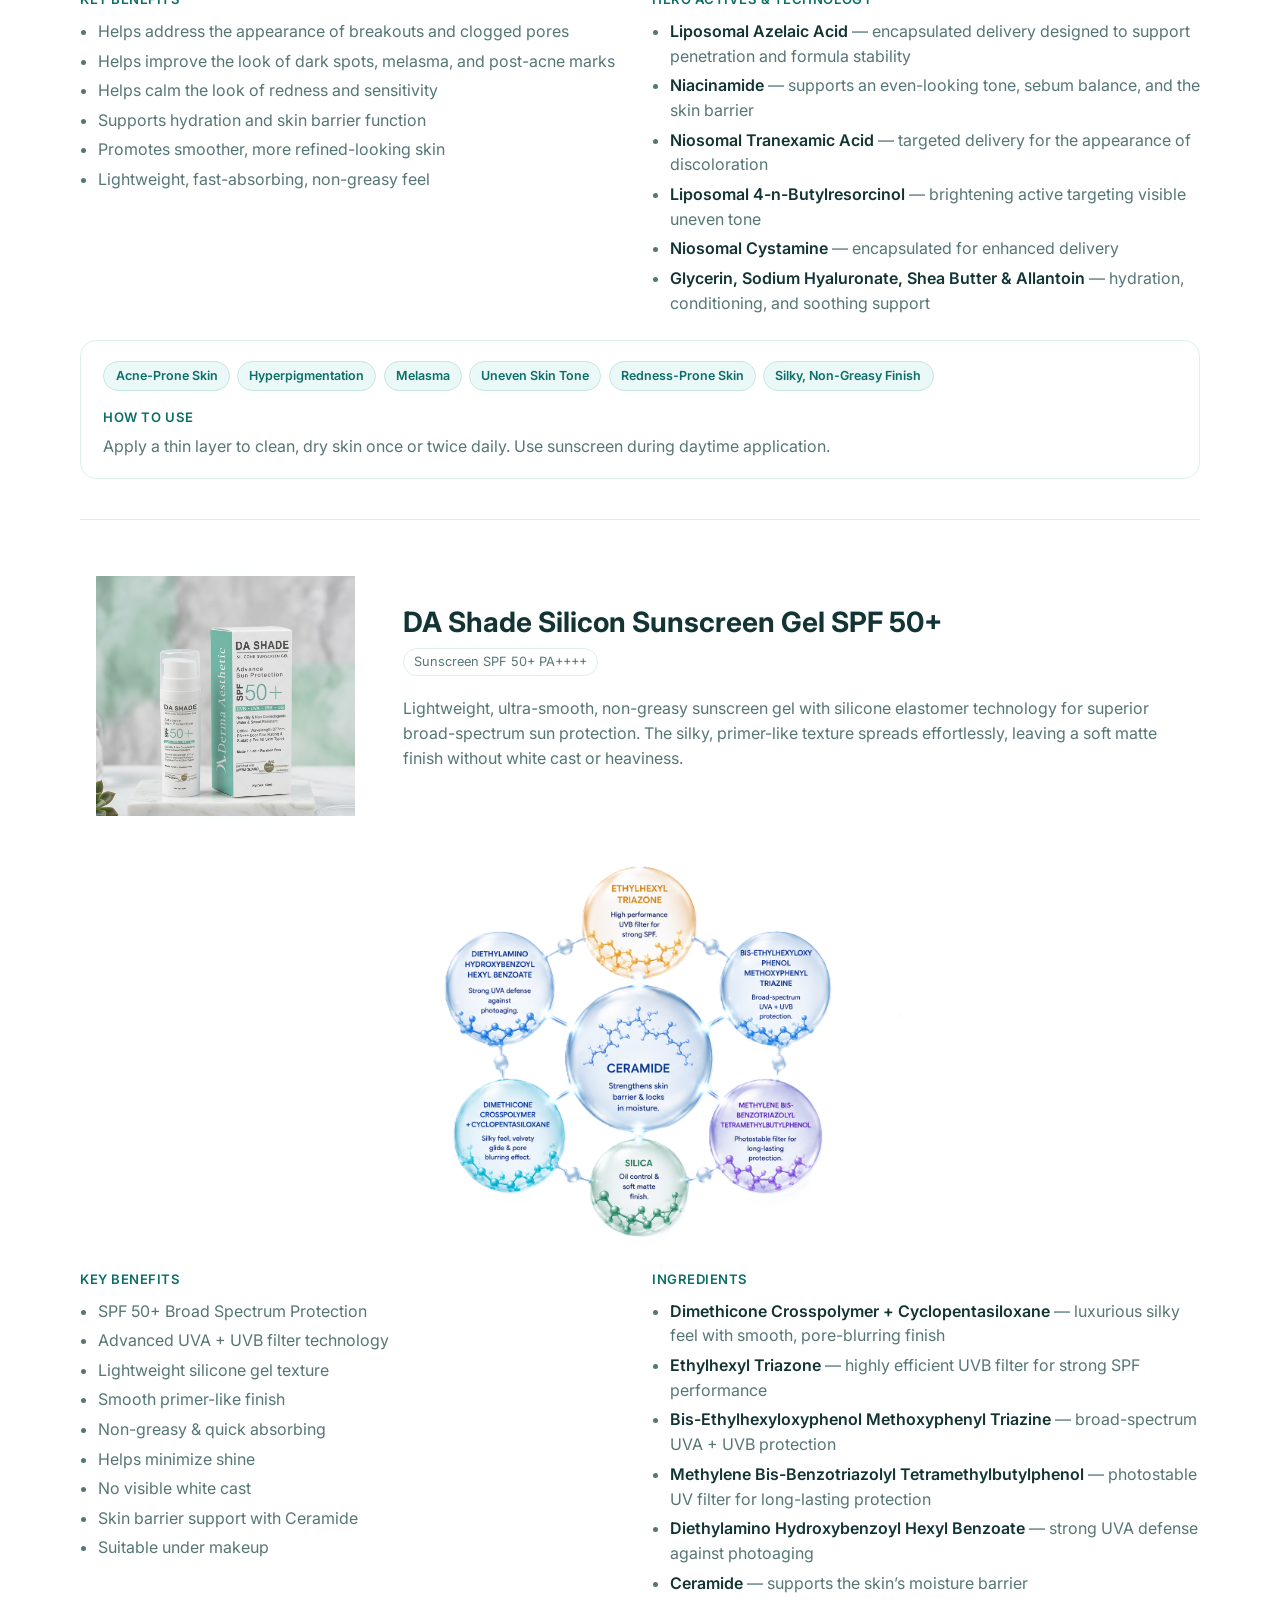
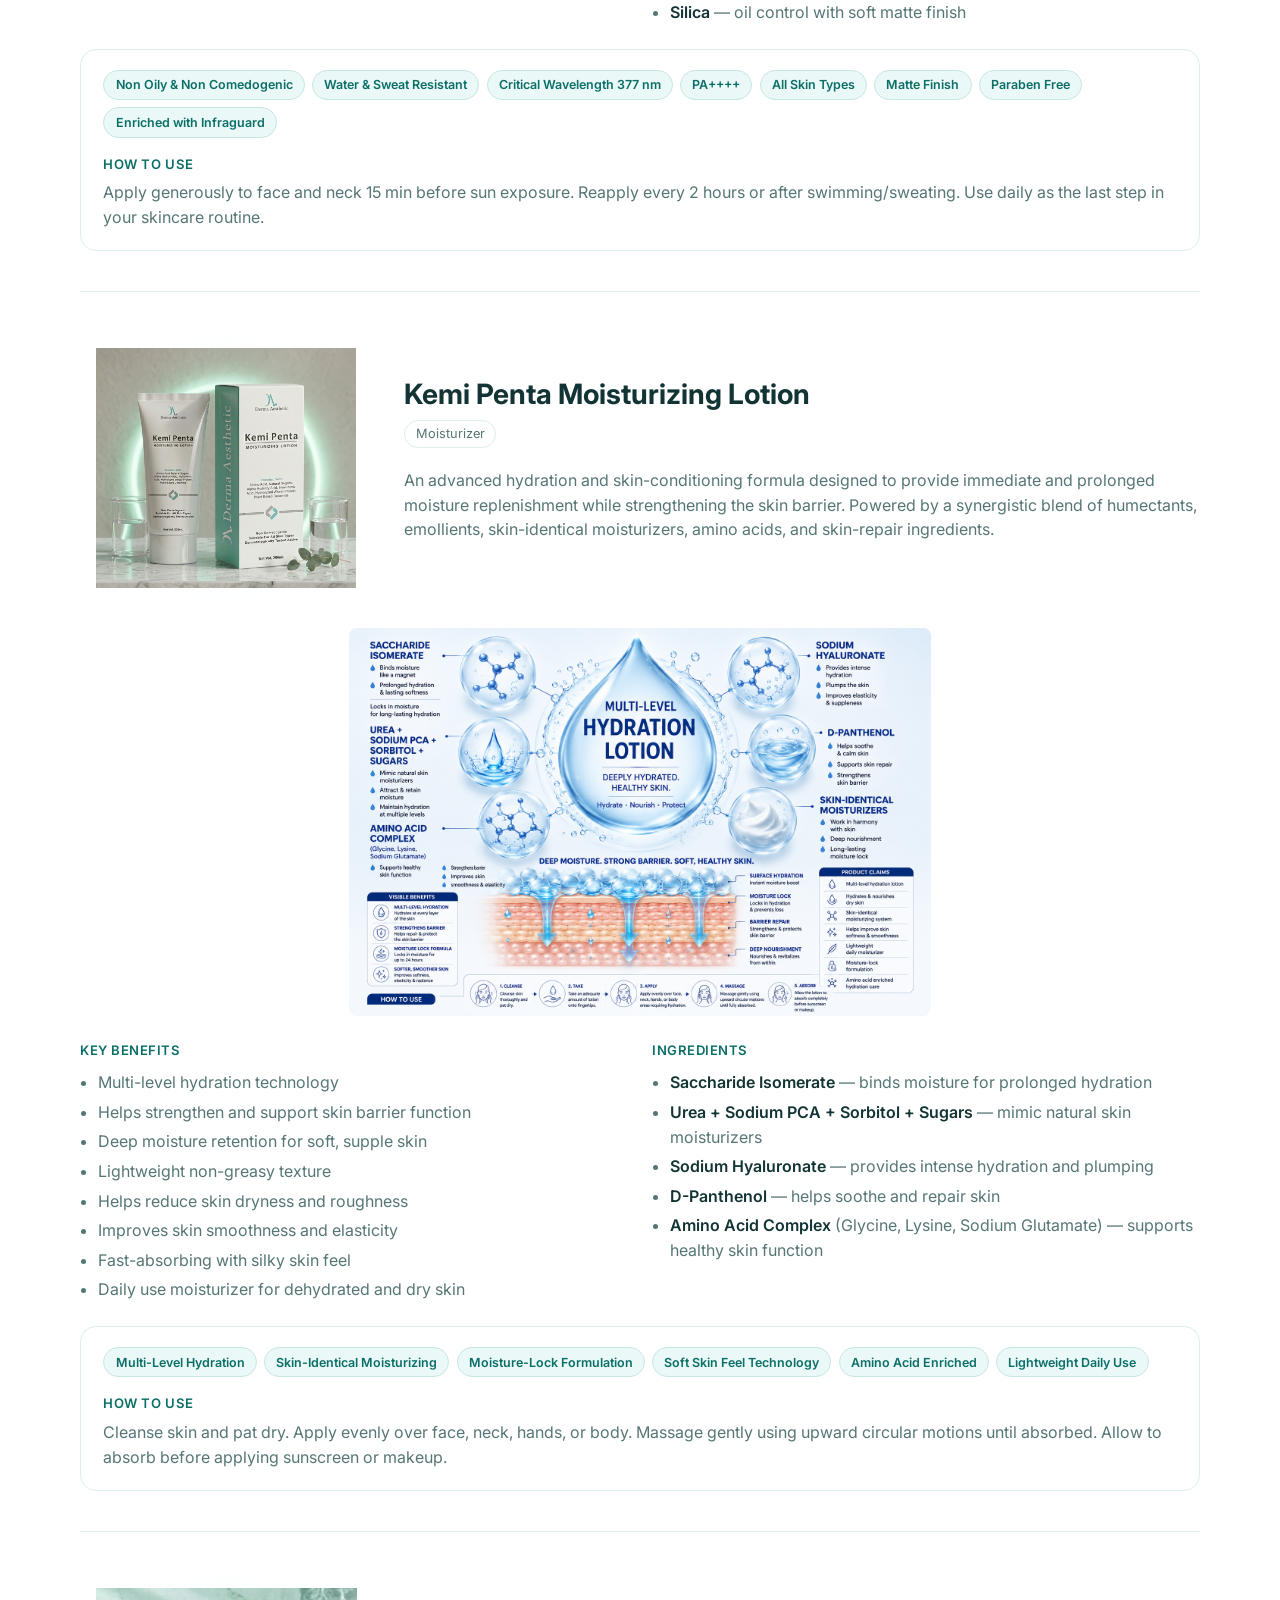
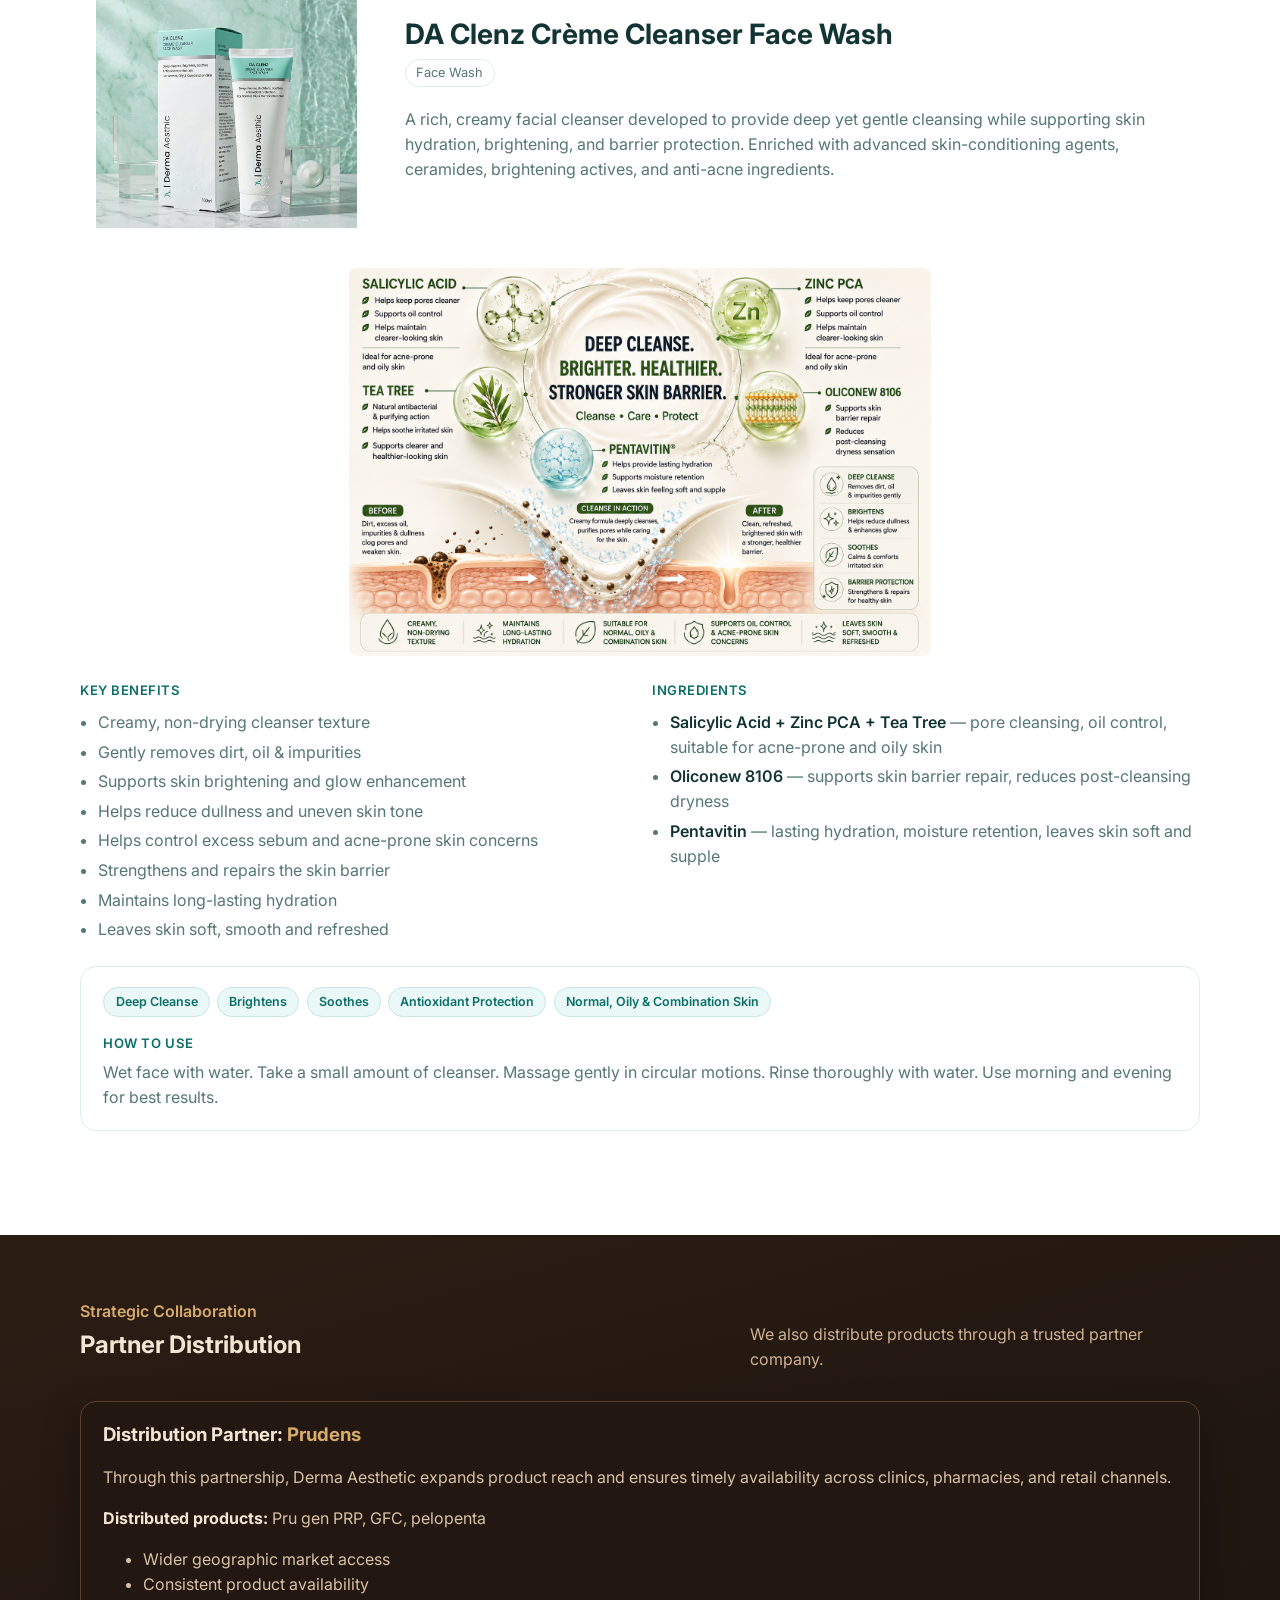
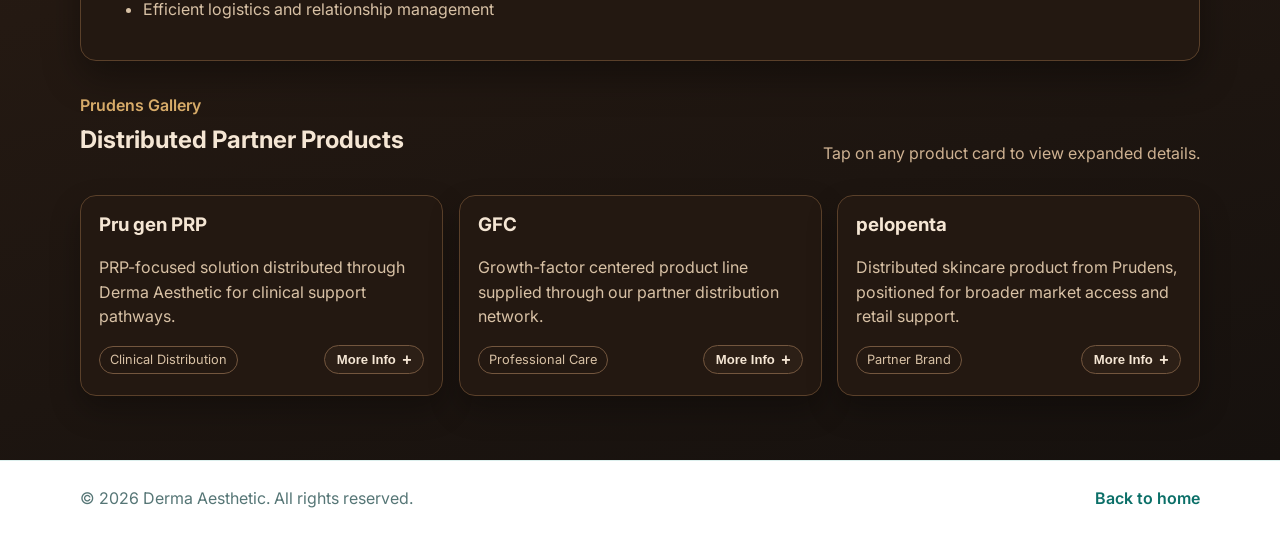
==== commit 6fdfe3f9: "added hamburger menu" ====
--- a/products.html
+++ b/products.html
@@ -14,8 +14,12 @@
   <header class="site-header">
     <div class="container nav-wrap">
       <a class="logo" href="index.html">Derma<span>Aesthetic</span></a>
-      <button class="nav-toggle" aria-label="Open menu" aria-expanded="false">Menu</button>
-      <nav class="site-nav">
+      <button class="nav-toggle" type="button" aria-label="Open navigation menu" aria-controls="site-nav" aria-expanded="false">
+        <span></span>
+        <span></span>
+        <span></span>
+      </button>
+      <nav class="site-nav" id="site-nav">
         <a href="index.html#about">About</a>
         <a href="products.html" class="nav-link-active">Products</a>
         <a href="products.html#partner">Partner Distribution</a>
@@ -376,13 +380,13 @@
       <div class="container">
         <div class="section-head">
           <div>
-            <!-- <p class="eyebrow">Strategic Collaboration</p> -->
-            <h2>Prudens Dermaceuticals</h2>
-          </div>
-          <p>We also distribute products from a trusted partner company.</p>
-        </div>
-
-        <!-- <div class="partner-card">
+            <p class="eyebrow">Strategic Collaboration</p>
+            <h2>Partner Distribution</h2>
+          </div>
+          <p>We also distribute products through a trusted partner company.</p>
+        </div>
+
+        <div class="partner-card">
           <h3>Distribution Partner: <span>Prudens</span></h3>
           <p>
             Through this partnership, Derma Aesthetic expands product reach and
@@ -394,14 +398,14 @@
             <li>Consistent product availability</li>
             <li>Efficient logistics and relationship management</li>
           </ul>
-        </div> -->
+        </div>
 
         <div class="section-head partner-products-head">
           <div>
             <p class="eyebrow">Prudens Gallery</p>
             <h2>Distributed Partner Products</h2>
           </div>
-          <!-- <p>Tap on any product card to view expanded details.</p> -->
+          <p>Tap on any product card to view expanded details.</p>
         </div>
 
         <div class="product-showcase product-showcase--partner">
@@ -414,23 +418,20 @@
                 clinical support pathways.
               </p>
               <div class="product-bottom">
-                <span class="tag">Autologous Cellular Therapy</span>
+                <span class="tag">Clinical Distribution</span>
                 <button class="expand-btn" type="button" aria-expanded="false">
                   More Info <span class="chevron">+</span>
                 </button>
               </div>
               <div class="product-details" aria-hidden="true">
-                <!-- <p>
+                <p>
                   Pru gen PRP is distributed to support dermatology and skin
                   rejuvenation workflows where PRP protocols are indicated.
-                </p> -->
+                </p>
                 <ul>
-                  <li>CE Class IIb certified PRP tube</li>
-                  <li>Sodium Citrate as an Anti-coagulant</li>
-                  <li>Optimum Platelet Recovery, over 90%</li>
-                  <li>Consistent isolation of PRP</li>
-                  <li>Single spin centrifugation</li>
-                  <li>RBC depletion more than 98%</li>
+                  <li>Clinic-focused supply channel</li>
+                  <li>Reliable procurement coordination</li>
+                  <li>Partner-backed availability support</li>
                 </ul>
               </div>
             </article>
@@ -443,114 +444,46 @@
                 distribution network.
               </p>
               <div class="product-bottom">
-                <span class="tag">Hair Growth</span>
+                <span class="tag">Professional Care</span>
                 <button class="expand-btn" type="button" aria-expanded="false">
                   More Info <span class="chevron">+</span>
                 </button>
               </div>
               <div class="product-details" aria-hidden="true">
-                <!-- <p>
+                <p>
                   GFC is managed under the Prudens distribution collaboration to
                   improve accessibility for qualified treatment channels.
-                </p> -->
+                </p>
                 <ul>
-                  <li>Activated Growth Factors</li>
-                  <li>Totally Painless Therapy</li>
-                  <li>Reduced pain and inflammation risk, as RBCs and WBCs are not involved</li>
-                  <li>Delivers results in fewer sessions</li>
-                  <li>Helps reduce hair fall and revitalize hair follicles</li>
-                  <li>Strengthens hair grafts and stimulates hair growth</li>
-                  <li>Increases hair count and thickness</li>
+                  <li>Consistent partner logistics</li>
+                  <li>Timely stock movement support</li>
+                  <li>Designed for clinic-facing supply</li>
                 </ul>
               </div>
             </article>
 
-            <article class="product-card expandable" id="Caratfil" data-product-image="images/pelopenta.png">
+            <article class="product-card expandable" id="pelopenta" data-product-image="images/pelopenta.png">
              
-              <h3>Caratfil</h3>
-              <p>
-                Proprietery Patented technology that enhances skin elasticity and hydration
+              <h3>pelopenta</h3>
+              <p>
+                Distributed skincare product from Prudens, positioned for broader
+                market access and retail support.
               </p>
               <div class="product-bottom">
-                <span class="tag">Skin booster</span>
+                <span class="tag">Partner Brand</span>
                 <button class="expand-btn" type="button" aria-expanded="false">
                   More Info <span class="chevron">+</span>
                 </button>
               </div>
               <div class="product-details" aria-hidden="true">
-                <!-- <p>
+                <p>
                   pelopenta is included in our distribution portfolio with a focus
                   on dependable channel coverage and customer availability.
-                </p> -->
+                </p>
                 <ul>
-                  
-                  <li>Exclusive 4-in-1 Carat therapy</li>
-                  <li>HA , PN , ECM , Copper tripeptides and Amino acids</li>
-                  <li>Combats aging</li>
-                  <li>Minimizes pores</li>
-                  <li>Reduces fine lines</li>
-                  <li>Promotes repairs and regeneration</li>
-                  <li>Made in South Korea</li>
-                </ul>
-              </div>
-            </article>
-
-            <article class="product-card expandable" id="pelopenta" data-product-image="images/pelopenta.png">
-             
-              <h3>pelopenta</h3>
-              <p>
-                Hair Nutritional capsules Enriched by clinically proven "Penta-H" Blend
-              </p>
-              <div class="product-bottom">
-                <span class="tag">Hair Repair</span>
-                <button class="expand-btn" type="button" aria-expanded="false">
-                  More Info <span class="chevron">+</span>
-                </button>
-              </div>
-              <div class="product-details" aria-hidden="true">
-                <!-- <p>
-                  pelopenta is included in our distribution portfolio with a focus
-                  on dependable channel coverage and customer availability.
-                </p> -->
-                <ul>
-                  <li>Vitamin D (Cholecalciferrol 100IU)</li>
-                  <li>Melatonin (3gm) for hair growth , pigmentation , cytoprotective and apotosis-supressive agent</li>
-                  <li>Prevents stress-induced hair loss</li>
-                  <li>Antiandrigenic and antioxidant</li>
-                  <li>Omega 3 and Omega 6 faatty Acids (75mg)</li>
-                  <li>Soy isoflavones for DHT inhibution</li>
-                  <li>Green Tea Extract(125mg)</li>
-                  <li>Beta Sitosterol</li>
-
-                </ul>
-              </div>
-            </article>
-
-            <article class="product-card expandable" id="Prestige" data-product-image="images/pelopenta.png">
-             
-              <h3>Prestige</h3>
-              <!-- <p>
-                Hair Nutritional capsules Enriched by clinically proven "Penta-H" Blend
-              </p> -->
-              <div class="product-bottom">
-                <span class="tag">Hair Color</span>
-                <button class="expand-btn" type="button" aria-expanded="false">
-                  More Info <span class="chevron">+</span>
-                </button>
-              </div>
-              <div class="product-details" aria-hidden="true">
-                <!-- <p>
-                  pelopenta is included in our distribution portfolio with a focus
-                  on dependable channel coverage and customer availability.
-                </p> -->
-                <ul>
-                  <li>Ammoniea free</li>
-                  <li>p-Phenylendiamine(ppd) free</li>
-                  <li>nickle free</li>
-                  <li>Resourcinol free</li>
-                  <li>Made in Italy</li>
-                 
-
+                  <li>Retail and clinic channel outreach</li>
+                  <li>Distribution continuity with Prudens</li>
+                  <li>Simple and scalable product movement</li>
                 </ul>
               </div>
             </article>
--- a/styles.css
+++ b/styles.css
@@ -76,11 +76,45 @@
 
 .nav-toggle {
   display: none;
+  position: relative;
+  width: 44px;
+  height: 44px;
   border: 1px solid var(--line);
   background: #fff;
   color: var(--text);
   border-radius: 8px;
-  padding: 0.45rem 0.7rem;
+  padding: 0;
+  cursor: pointer;
+}
+
+.nav-toggle span {
+  position: absolute;
+  left: 11px;
+  width: 20px;
+  height: 2px;
+  border-radius: 2px;
+  background: currentColor;
+  transition: transform 180ms ease, opacity 180ms ease;
+}
+
+.nav-toggle span:nth-child(1) {
+  transform: translateY(-6px);
+}
+
+.nav-toggle span:nth-child(3) {
+  transform: translateY(6px);
+}
+
+.nav-toggle[aria-expanded="true"] span:nth-child(1) {
+  transform: rotate(45deg);
+}
+
+.nav-toggle[aria-expanded="true"] span:nth-child(2) {
+  opacity: 0;
+}
+
+.nav-toggle[aria-expanded="true"] span:nth-child(3) {
+  transform: rotate(-45deg);
 }
 
 .hero {
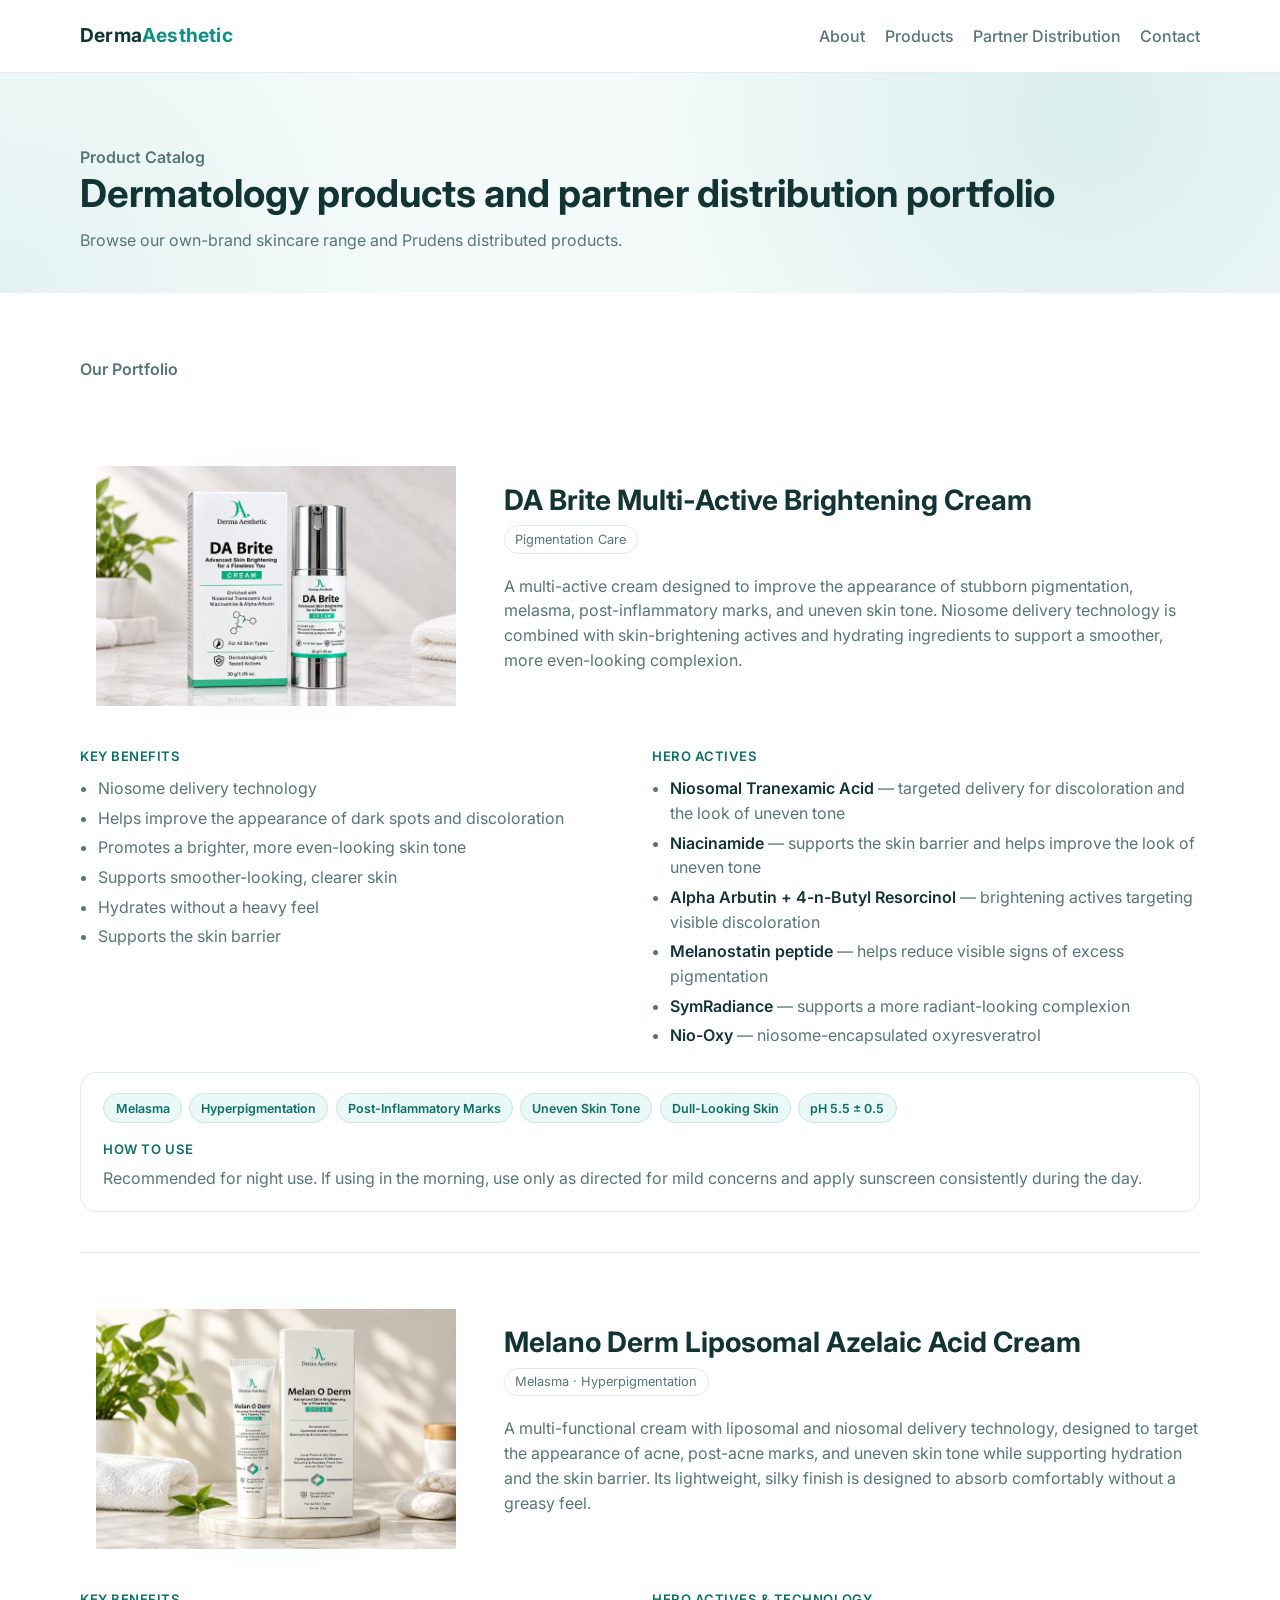
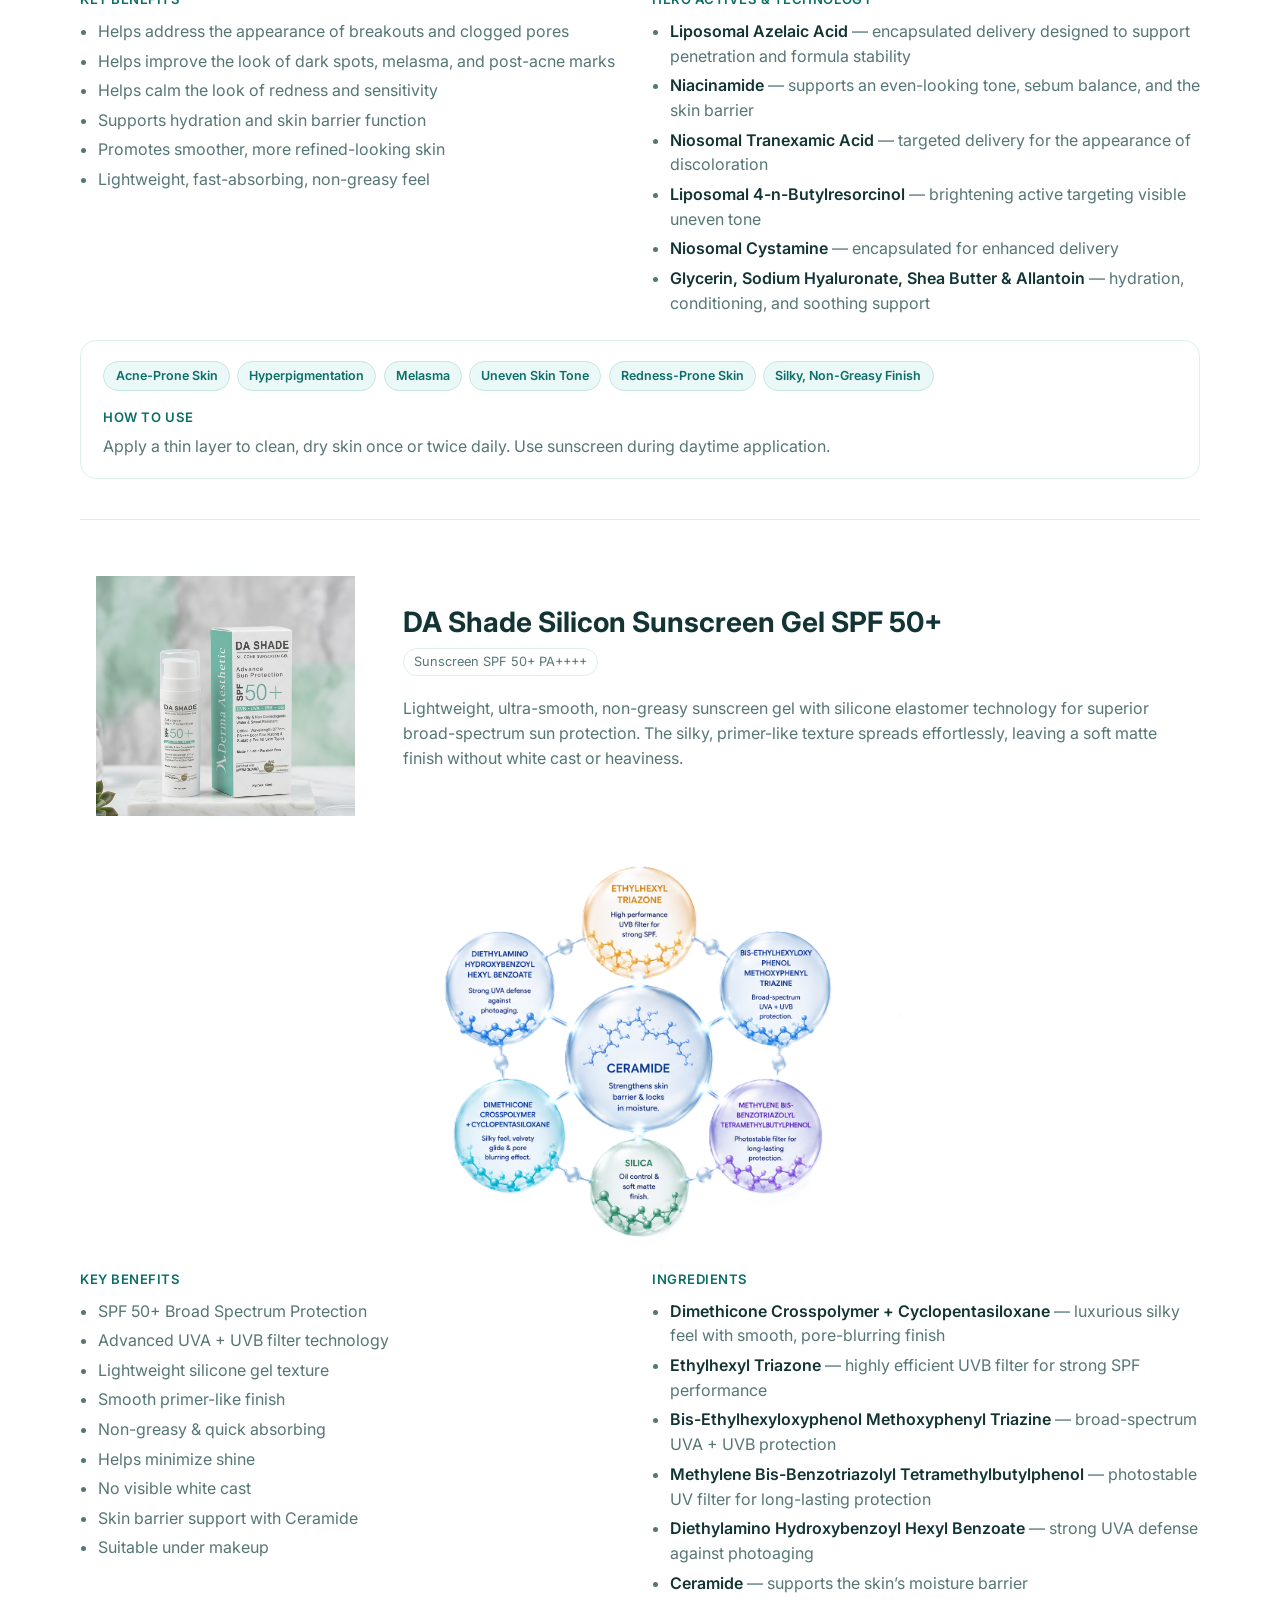
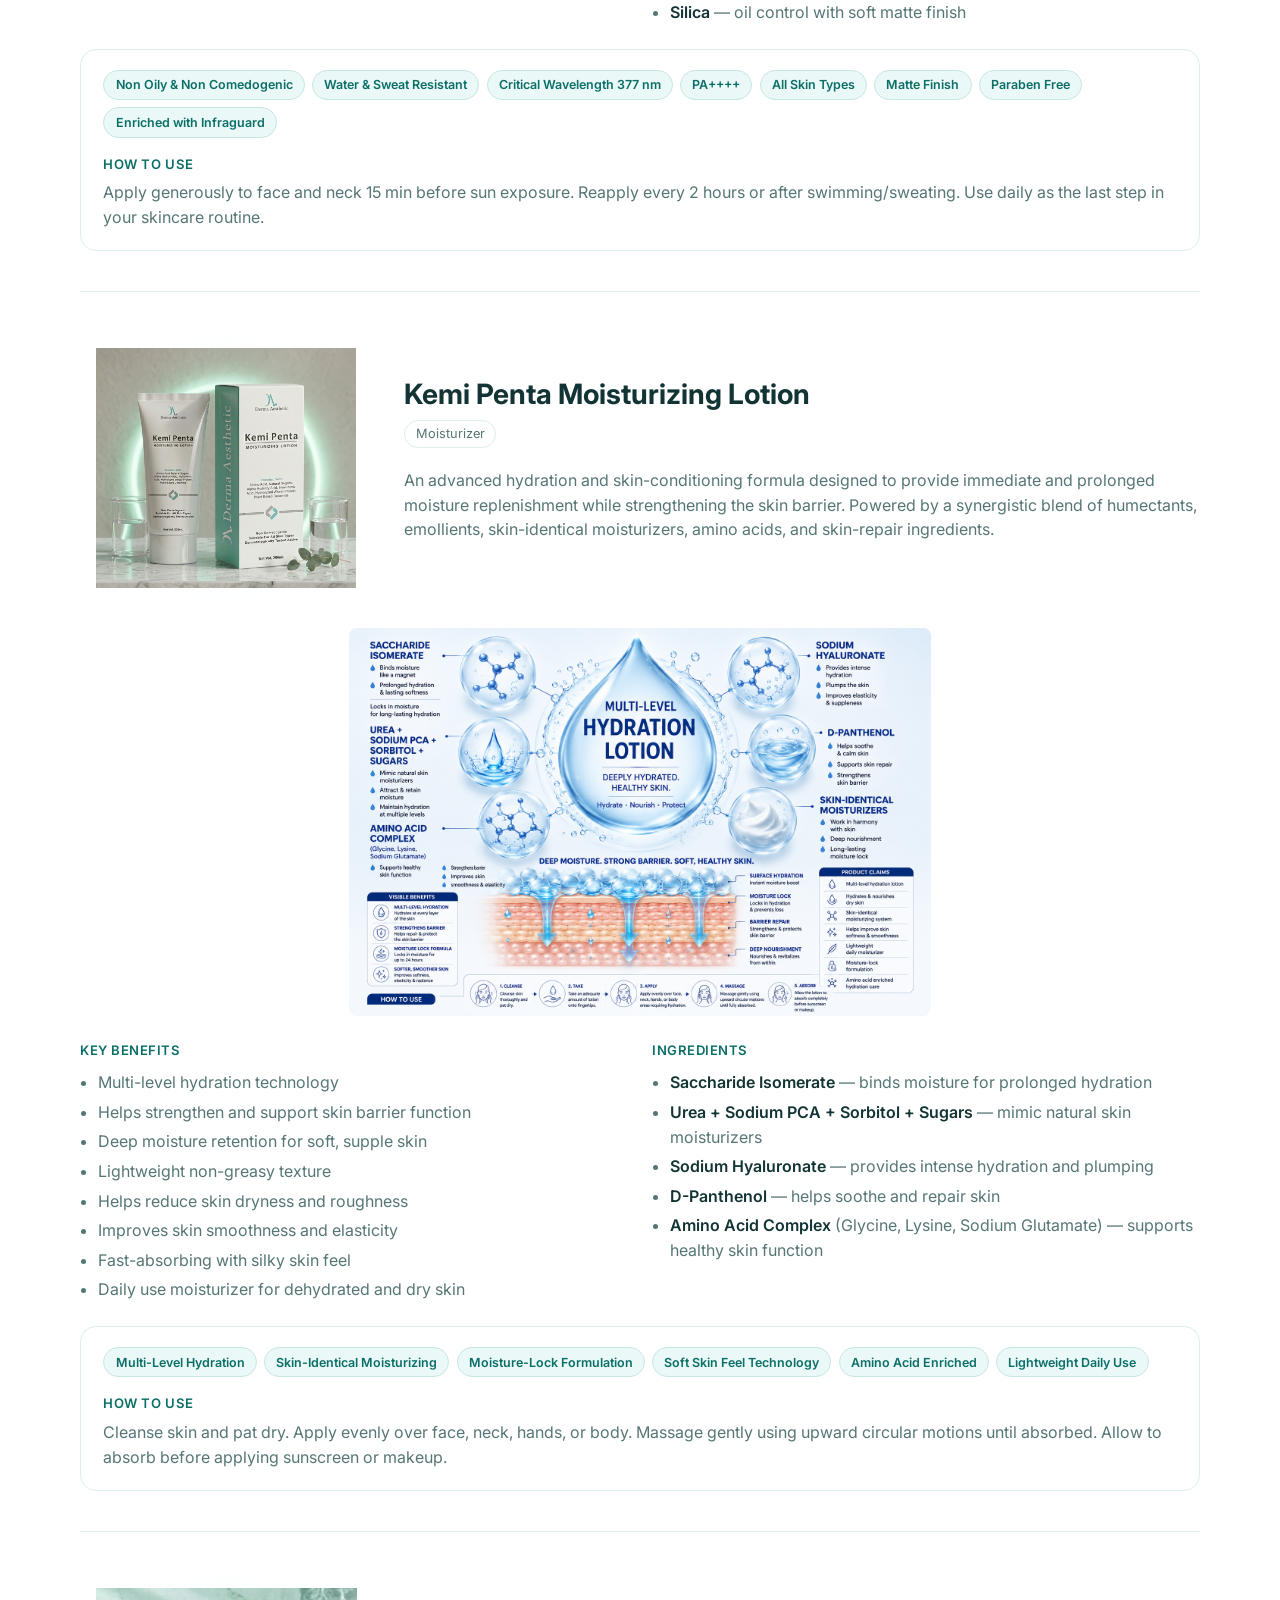
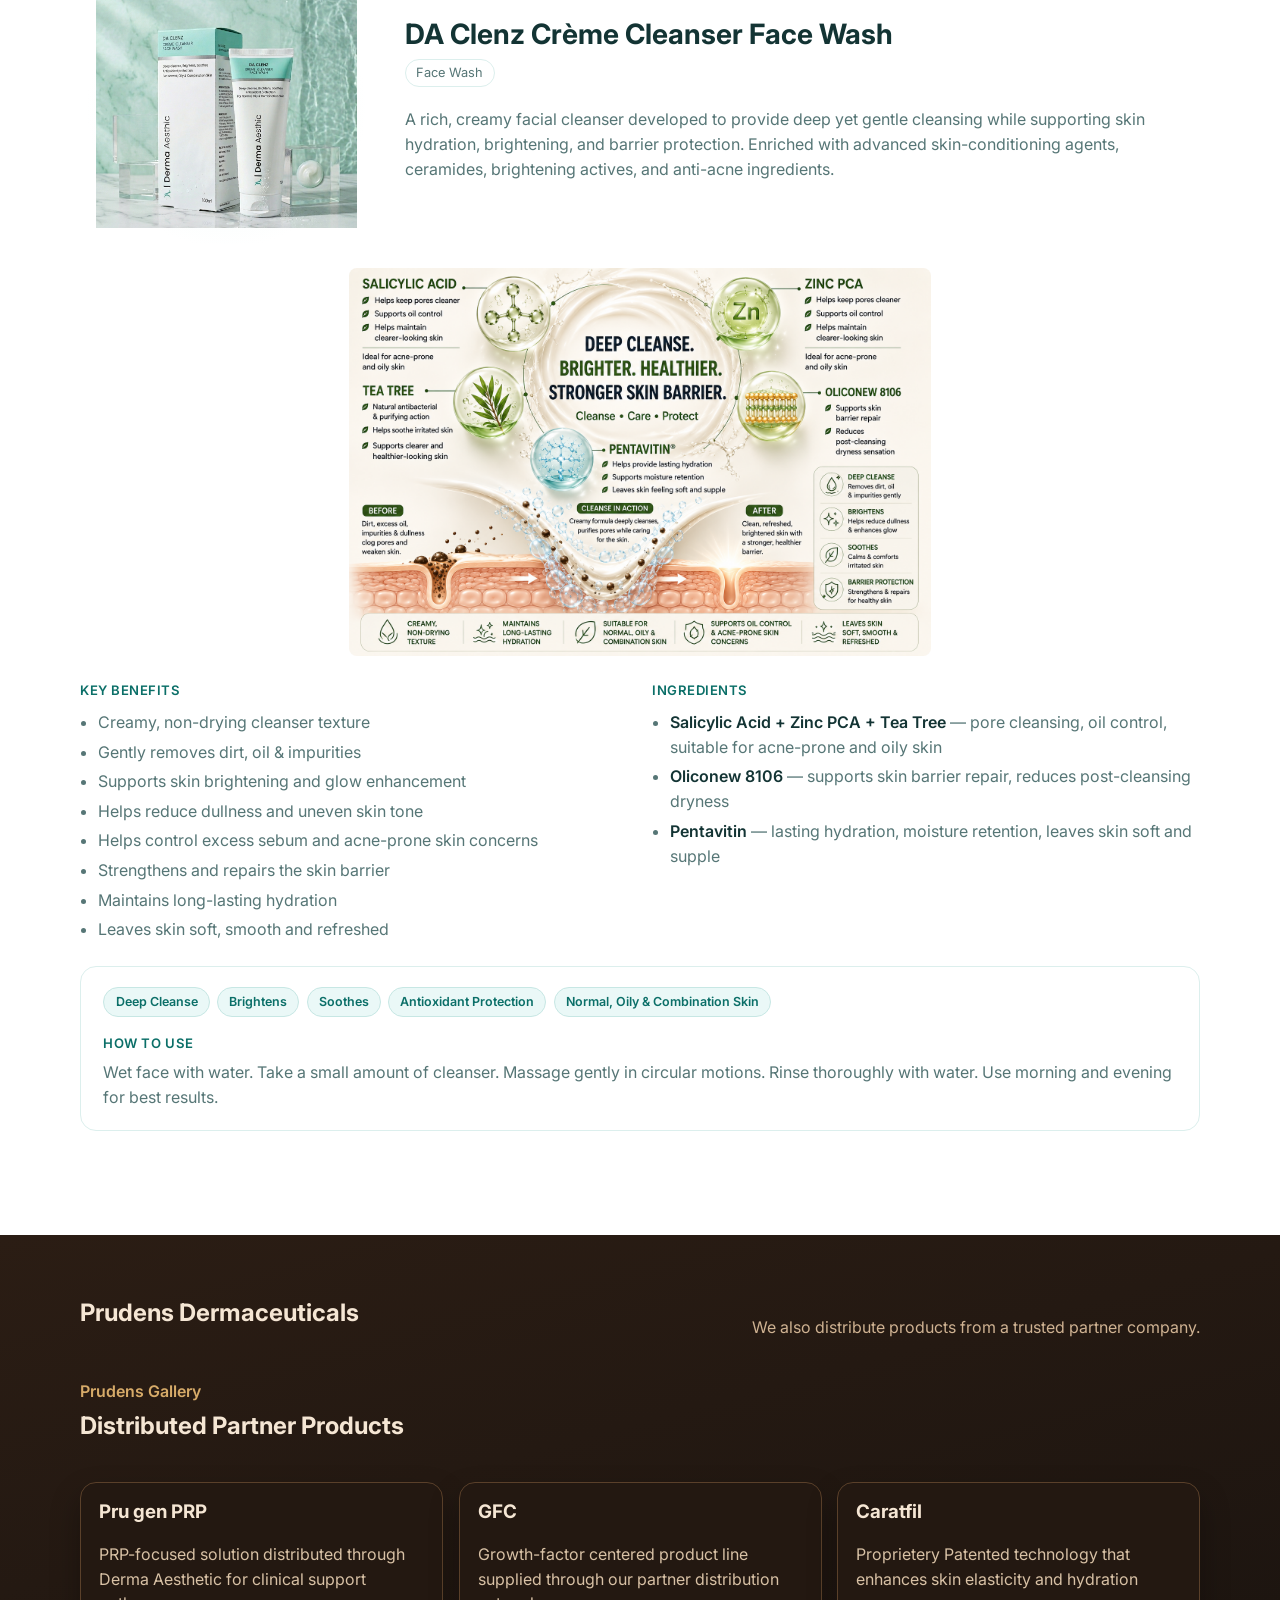
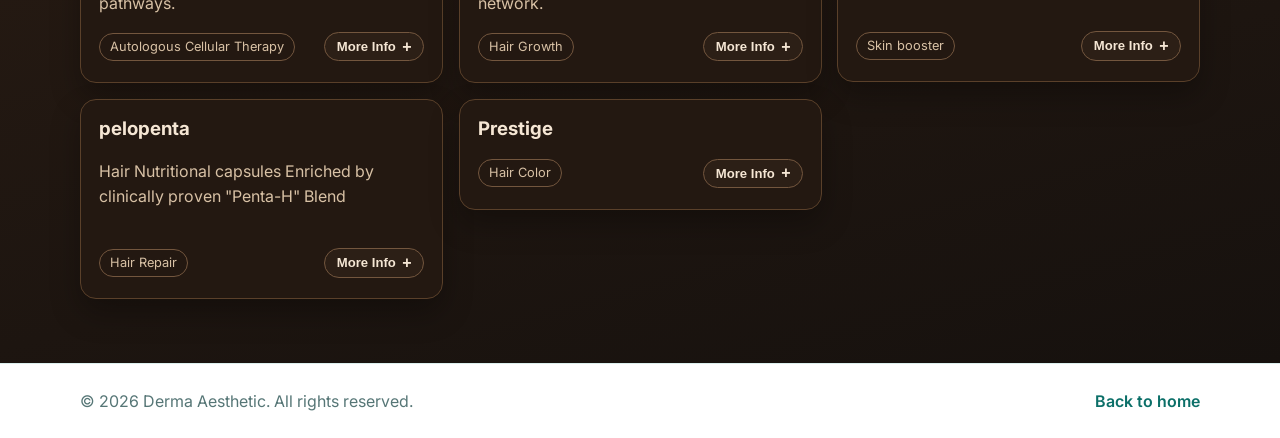
==== commit 577e7348: "Merge branch 'master' of https://github.com/skyGoat03/Derma-Aesthetics" ====
--- a/products.html
+++ b/products.html
@@ -380,13 +380,13 @@
       <div class="container">
         <div class="section-head">
           <div>
-            <p class="eyebrow">Strategic Collaboration</p>
-            <h2>Partner Distribution</h2>
-          </div>
-          <p>We also distribute products through a trusted partner company.</p>
-        </div>
-
-        <div class="partner-card">
+            <!-- <p class="eyebrow">Strategic Collaboration</p> -->
+            <h2>Prudens Dermaceuticals</h2>
+          </div>
+          <p>We also distribute products from a trusted partner company.</p>
+        </div>
+
+        <!-- <div class="partner-card">
           <h3>Distribution Partner: <span>Prudens</span></h3>
           <p>
             Through this partnership, Derma Aesthetic expands product reach and
@@ -398,14 +398,14 @@
             <li>Consistent product availability</li>
             <li>Efficient logistics and relationship management</li>
           </ul>
-        </div>
+        </div> -->
 
         <div class="section-head partner-products-head">
           <div>
             <p class="eyebrow">Prudens Gallery</p>
             <h2>Distributed Partner Products</h2>
           </div>
-          <p>Tap on any product card to view expanded details.</p>
+          <!-- <p>Tap on any product card to view expanded details.</p> -->
         </div>
 
         <div class="product-showcase product-showcase--partner">
@@ -418,20 +418,23 @@
                 clinical support pathways.
               </p>
               <div class="product-bottom">
-                <span class="tag">Clinical Distribution</span>
+                <span class="tag">Autologous Cellular Therapy</span>
                 <button class="expand-btn" type="button" aria-expanded="false">
                   More Info <span class="chevron">+</span>
                 </button>
               </div>
               <div class="product-details" aria-hidden="true">
-                <p>
+                <!-- <p>
                   Pru gen PRP is distributed to support dermatology and skin
                   rejuvenation workflows where PRP protocols are indicated.
-                </p>
+                </p> -->
                 <ul>
-                  <li>Clinic-focused supply channel</li>
-                  <li>Reliable procurement coordination</li>
-                  <li>Partner-backed availability support</li>
+                  <li>CE Class IIb certified PRP tube</li>
+                  <li>Sodium Citrate as an Anti-coagulant</li>
+                  <li>Optimum Platelet Recovery, over 90%</li>
+                  <li>Consistent isolation of PRP</li>
+                  <li>Single spin centrifugation</li>
+                  <li>RBC depletion more than 98%</li>
                 </ul>
               </div>
             </article>
@@ -444,20 +447,54 @@
                 distribution network.
               </p>
               <div class="product-bottom">
-                <span class="tag">Professional Care</span>
+                <span class="tag">Hair Growth</span>
                 <button class="expand-btn" type="button" aria-expanded="false">
                   More Info <span class="chevron">+</span>
                 </button>
               </div>
               <div class="product-details" aria-hidden="true">
-                <p>
+                <!-- <p>
                   GFC is managed under the Prudens distribution collaboration to
                   improve accessibility for qualified treatment channels.
-                </p>
+                </p> -->
                 <ul>
-                  <li>Consistent partner logistics</li>
-                  <li>Timely stock movement support</li>
-                  <li>Designed for clinic-facing supply</li>
+                  <li>Activated Growth Factors</li>
+                  <li>Totally Painless Therapy</li>
+                  <li>Reduced pain and inflammation risk, as RBCs and WBCs are not involved</li>
+                  <li>Delivers results in fewer sessions</li>
+                  <li>Helps reduce hair fall and revitalize hair follicles</li>
+                  <li>Strengthens hair grafts and stimulates hair growth</li>
+                  <li>Increases hair count and thickness</li>
+                </ul>
+              </div>
+            </article>
+
+            <article class="product-card expandable" id="Caratfil" data-product-image="images/pelopenta.png">
+             
+              <h3>Caratfil</h3>
+              <p>
+                Proprietery Patented technology that enhances skin elasticity and hydration
+              </p>
+              <div class="product-bottom">
+                <span class="tag">Skin booster</span>
+                <button class="expand-btn" type="button" aria-expanded="false">
+                  More Info <span class="chevron">+</span>
+                </button>
+              </div>
+              <div class="product-details" aria-hidden="true">
+                <!-- <p>
+                  pelopenta is included in our distribution portfolio with a focus
+                  on dependable channel coverage and customer availability.
+                </p> -->
+                <ul>
+                  
+                  <li>Exclusive 4-in-1 Carat therapy</li>
+                  <li>HA , PN , ECM , Copper tripeptides and Amino acids</li>
+                  <li>Combats aging</li>
+                  <li>Minimizes pores</li>
+                  <li>Reduces fine lines</li>
+                  <li>Promotes repairs and regeneration</li>
+                  <li>Made in South Korea</li>
                 </ul>
               </div>
             </article>
@@ -466,24 +503,58 @@
              
               <h3>pelopenta</h3>
               <p>
-                Distributed skincare product from Prudens, positioned for broader
-                market access and retail support.
+                Hair Nutritional capsules Enriched by clinically proven "Penta-H" Blend
               </p>
               <div class="product-bottom">
-                <span class="tag">Partner Brand</span>
+                <span class="tag">Hair Repair</span>
                 <button class="expand-btn" type="button" aria-expanded="false">
                   More Info <span class="chevron">+</span>
                 </button>
               </div>
               <div class="product-details" aria-hidden="true">
-                <p>
+                <!-- <p>
                   pelopenta is included in our distribution portfolio with a focus
                   on dependable channel coverage and customer availability.
-                </p>
+                </p> -->
                 <ul>
-                  <li>Retail and clinic channel outreach</li>
-                  <li>Distribution continuity with Prudens</li>
-                  <li>Simple and scalable product movement</li>
+                  <li>Vitamin D (Cholecalciferrol 100IU)</li>
+                  <li>Melatonin (3gm) for hair growth , pigmentation , cytoprotective and apotosis-supressive agent</li>
+                  <li>Prevents stress-induced hair loss</li>
+                  <li>Antiandrigenic and antioxidant</li>
+                  <li>Omega 3 and Omega 6 faatty Acids (75mg)</li>
+                  <li>Soy isoflavones for DHT inhibution</li>
+                  <li>Green Tea Extract(125mg)</li>
+                  <li>Beta Sitosterol</li>
+
+                </ul>
+              </div>
+            </article>
+
+            <article class="product-card expandable" id="Prestige" data-product-image="images/pelopenta.png">
+             
+              <h3>Prestige</h3>
+              <!-- <p>
+                Hair Nutritional capsules Enriched by clinically proven "Penta-H" Blend
+              </p> -->
+              <div class="product-bottom">
+                <span class="tag">Hair Color</span>
+                <button class="expand-btn" type="button" aria-expanded="false">
+                  More Info <span class="chevron">+</span>
+                </button>
+              </div>
+              <div class="product-details" aria-hidden="true">
+                <!-- <p>
+                  pelopenta is included in our distribution portfolio with a focus
+                  on dependable channel coverage and customer availability.
+                </p> -->
+                <ul>
+                  <li>Ammoniea free</li>
+                  <li>p-Phenylendiamine(ppd) free</li>
+                  <li>nickle free</li>
+                  <li>Resourcinol free</li>
+                  <li>Made in Italy</li>
+                 
+
                 </ul>
               </div>
             </article>
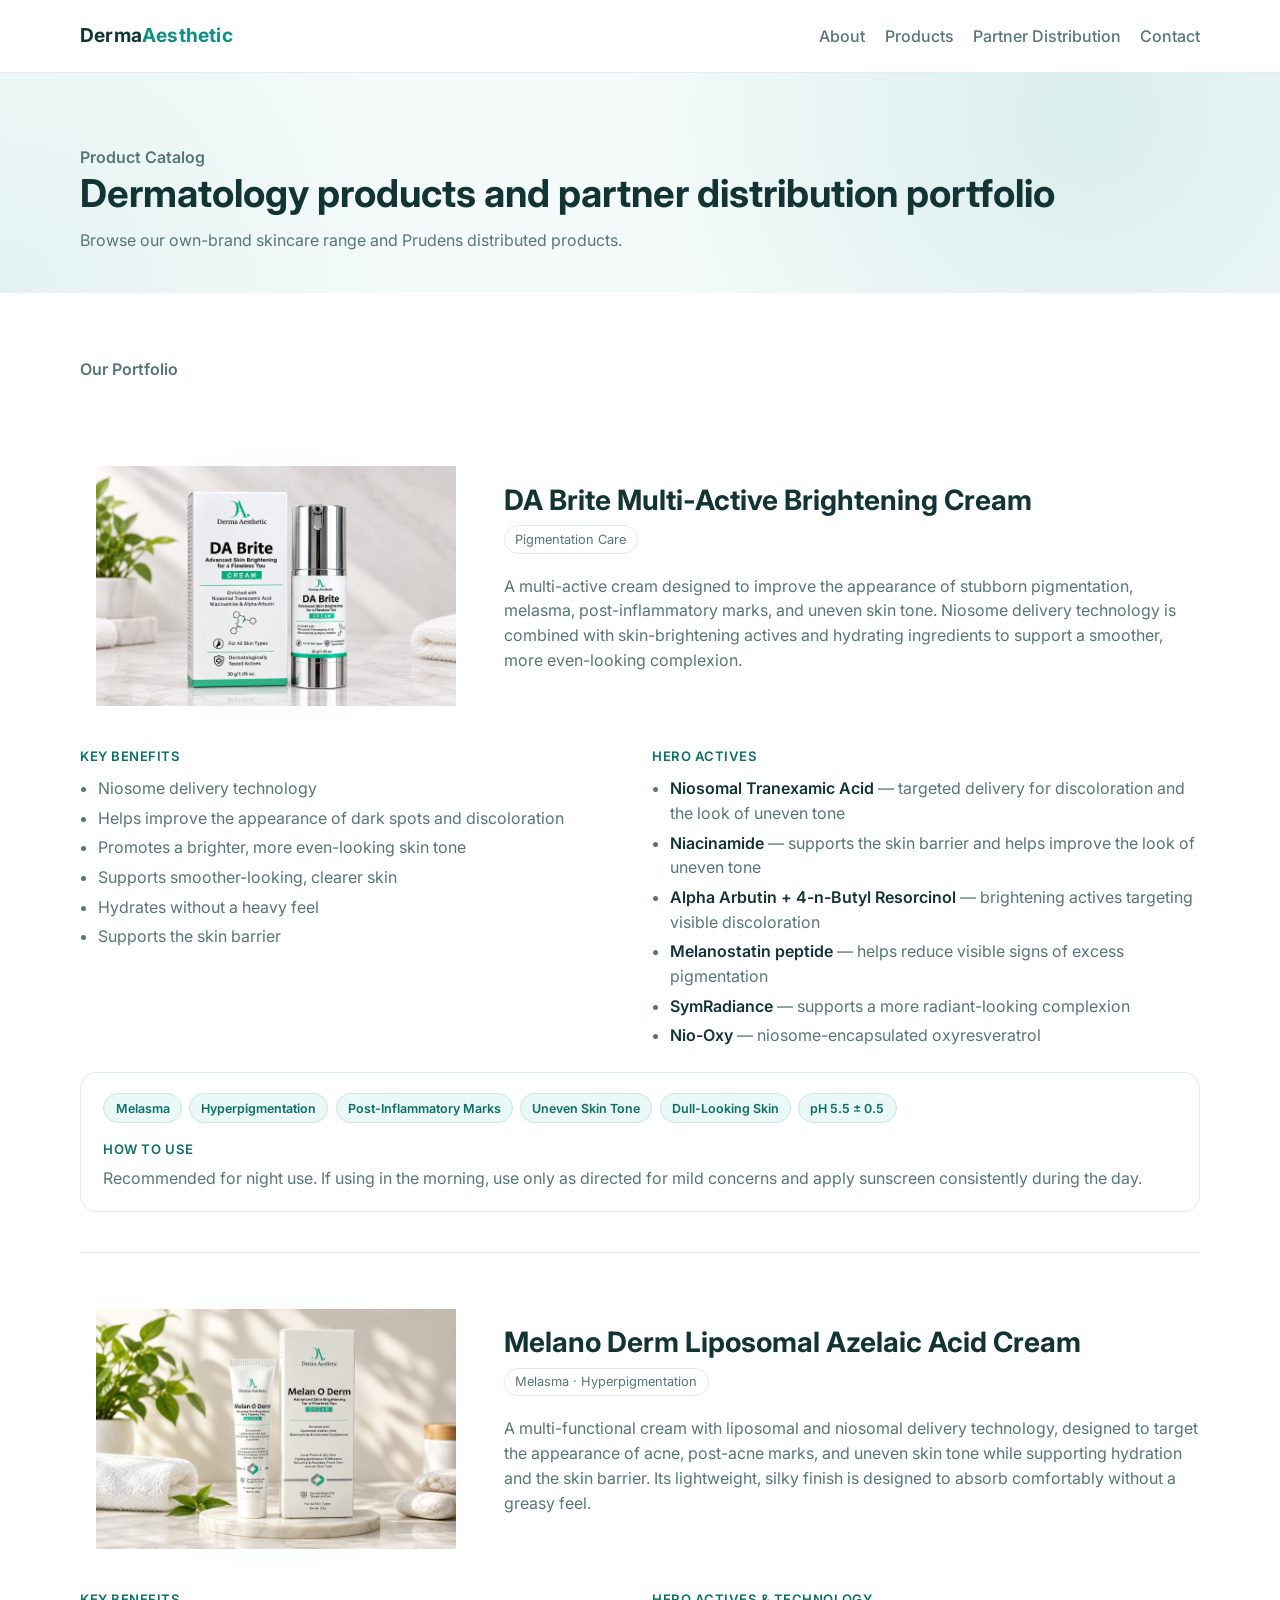
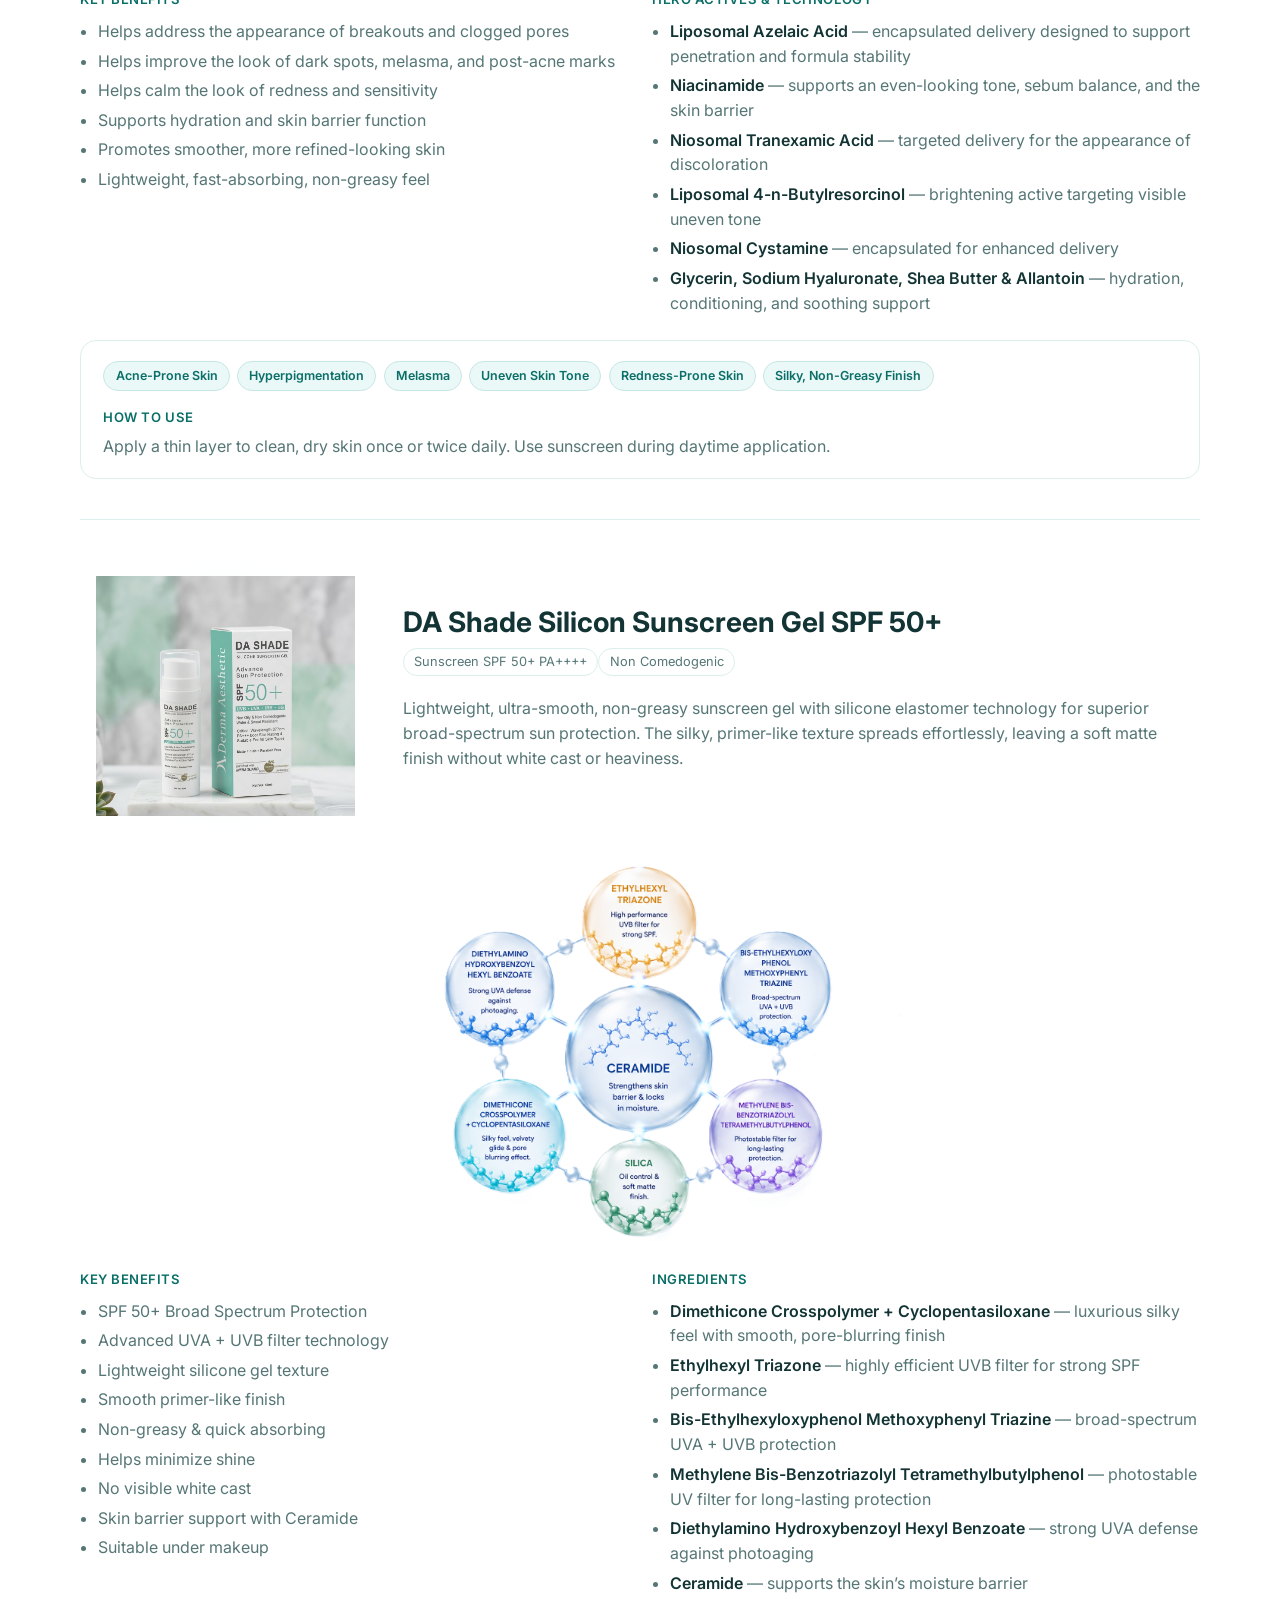
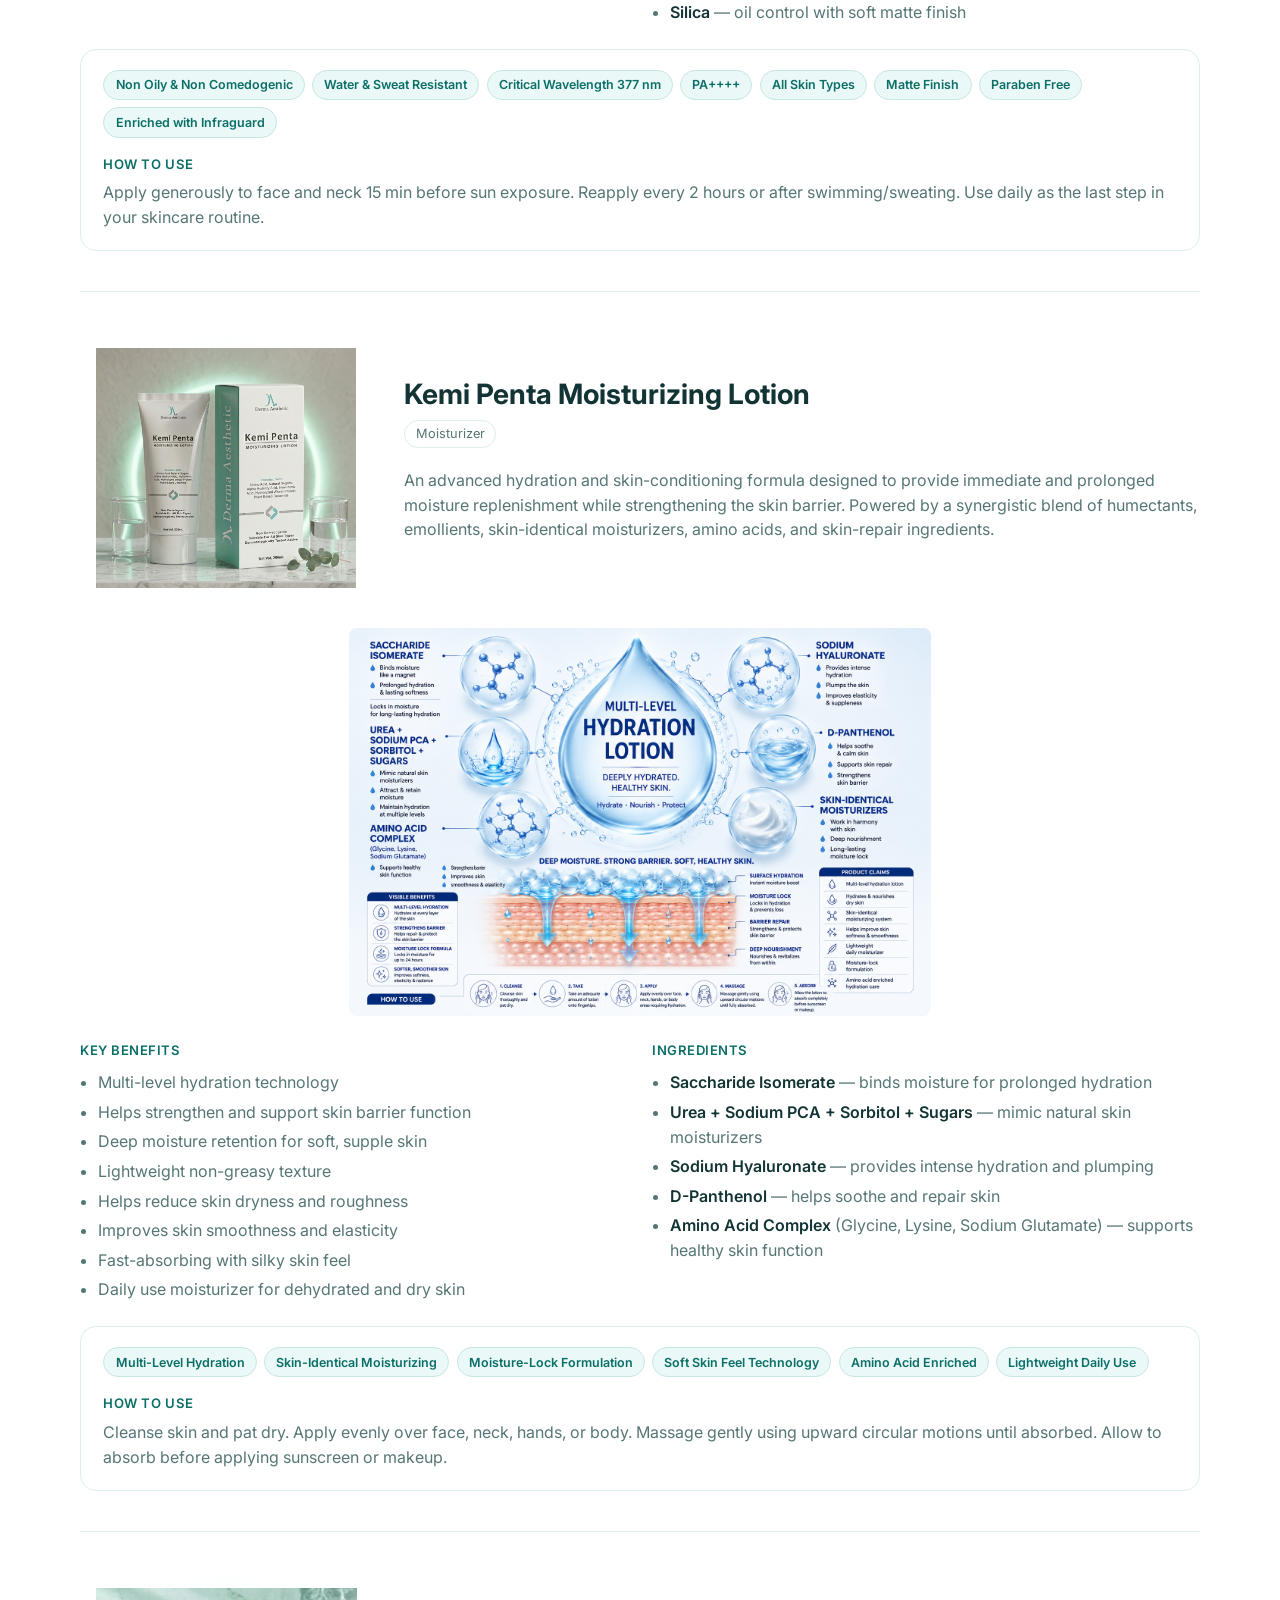
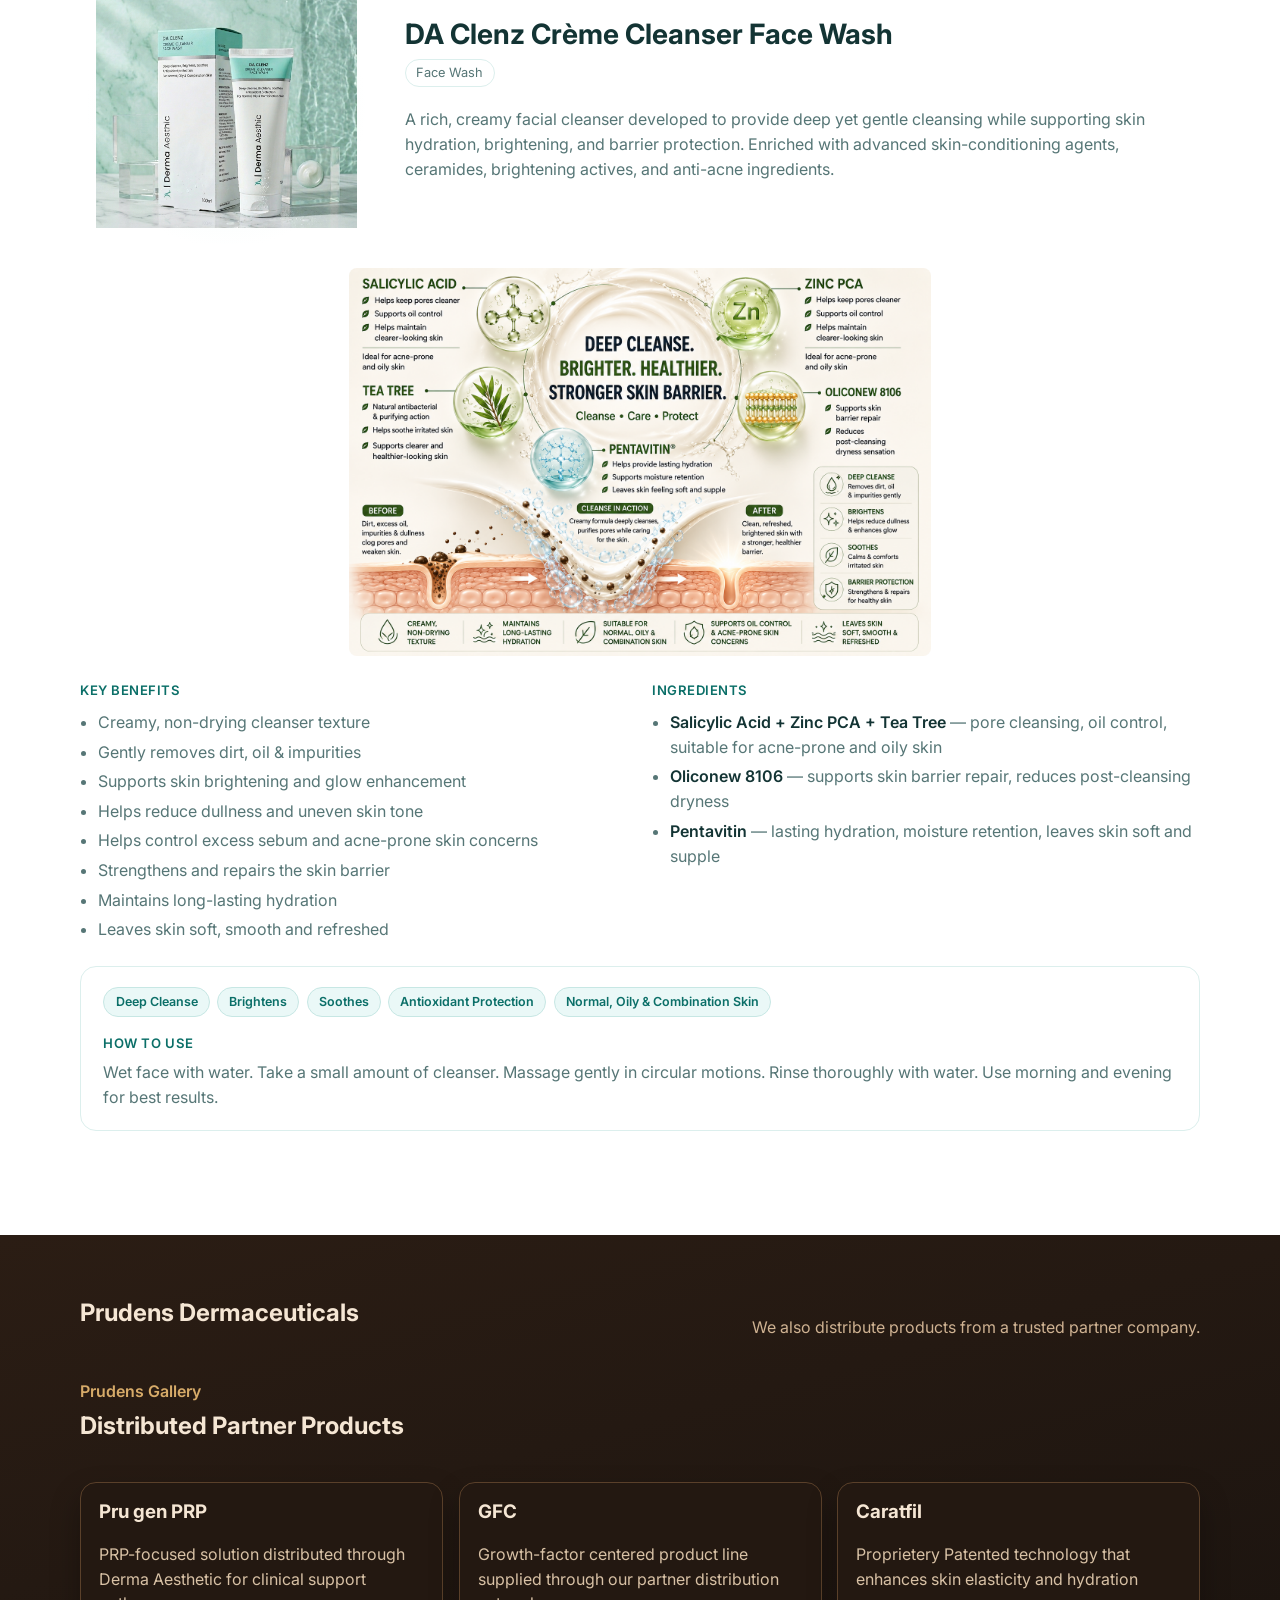
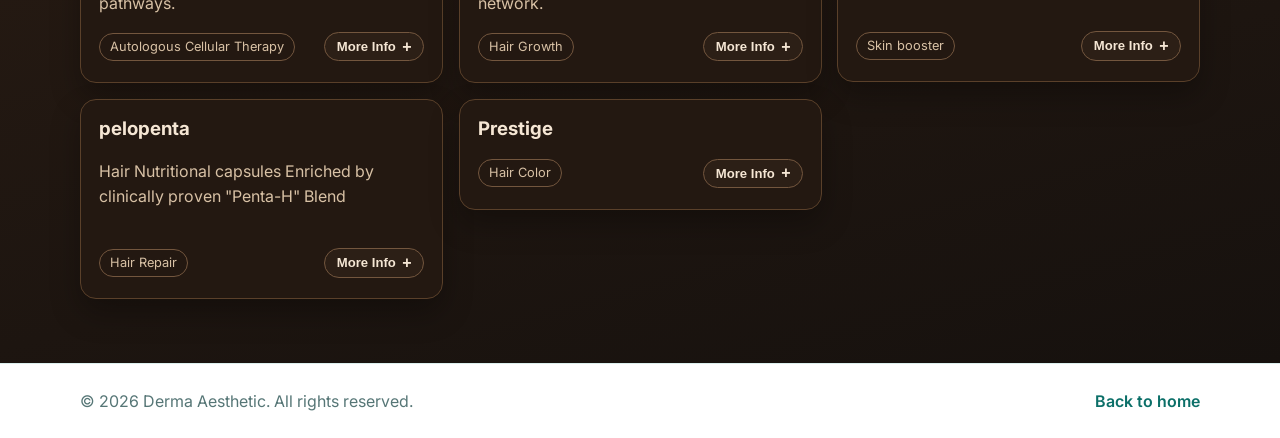
==== commit 2ec4da11: "updates" ====
--- a/products.html
+++ b/products.html
@@ -14,12 +14,8 @@
   <header class="site-header">
     <div class="container nav-wrap">
       <a class="logo" href="index.html">Derma<span>Aesthetic</span></a>
-      <button class="nav-toggle" type="button" aria-label="Open navigation menu" aria-controls="site-nav" aria-expanded="false">
-        <span></span>
-        <span></span>
-        <span></span>
-      </button>
-      <nav class="site-nav" id="site-nav">
+      <button class="nav-toggle" aria-label="Open menu" aria-expanded="false">Menu</button>
+      <nav class="site-nav">
         <a href="index.html#about">About</a>
         <a href="products.html" class="nav-link-active">Products</a>
         <a href="products.html#partner">Partner Distribution</a>
@@ -178,7 +174,7 @@
             <div class="pdp-intro">
            
               <h2>DA Shade Silicon Sunscreen Gel SPF 50+</h2>
-              <span class="tag">Sunscreen SPF 50+ PA++++</span>
+              <span class="tag">Sunscreen SPF 50+ PA++++</span><span class="tag">Non Comedogenic</span>
               <p>
                 Lightweight, ultra-smooth, non-greasy sunscreen gel with silicone
                 elastomer technology for superior broad-spectrum sun protection.
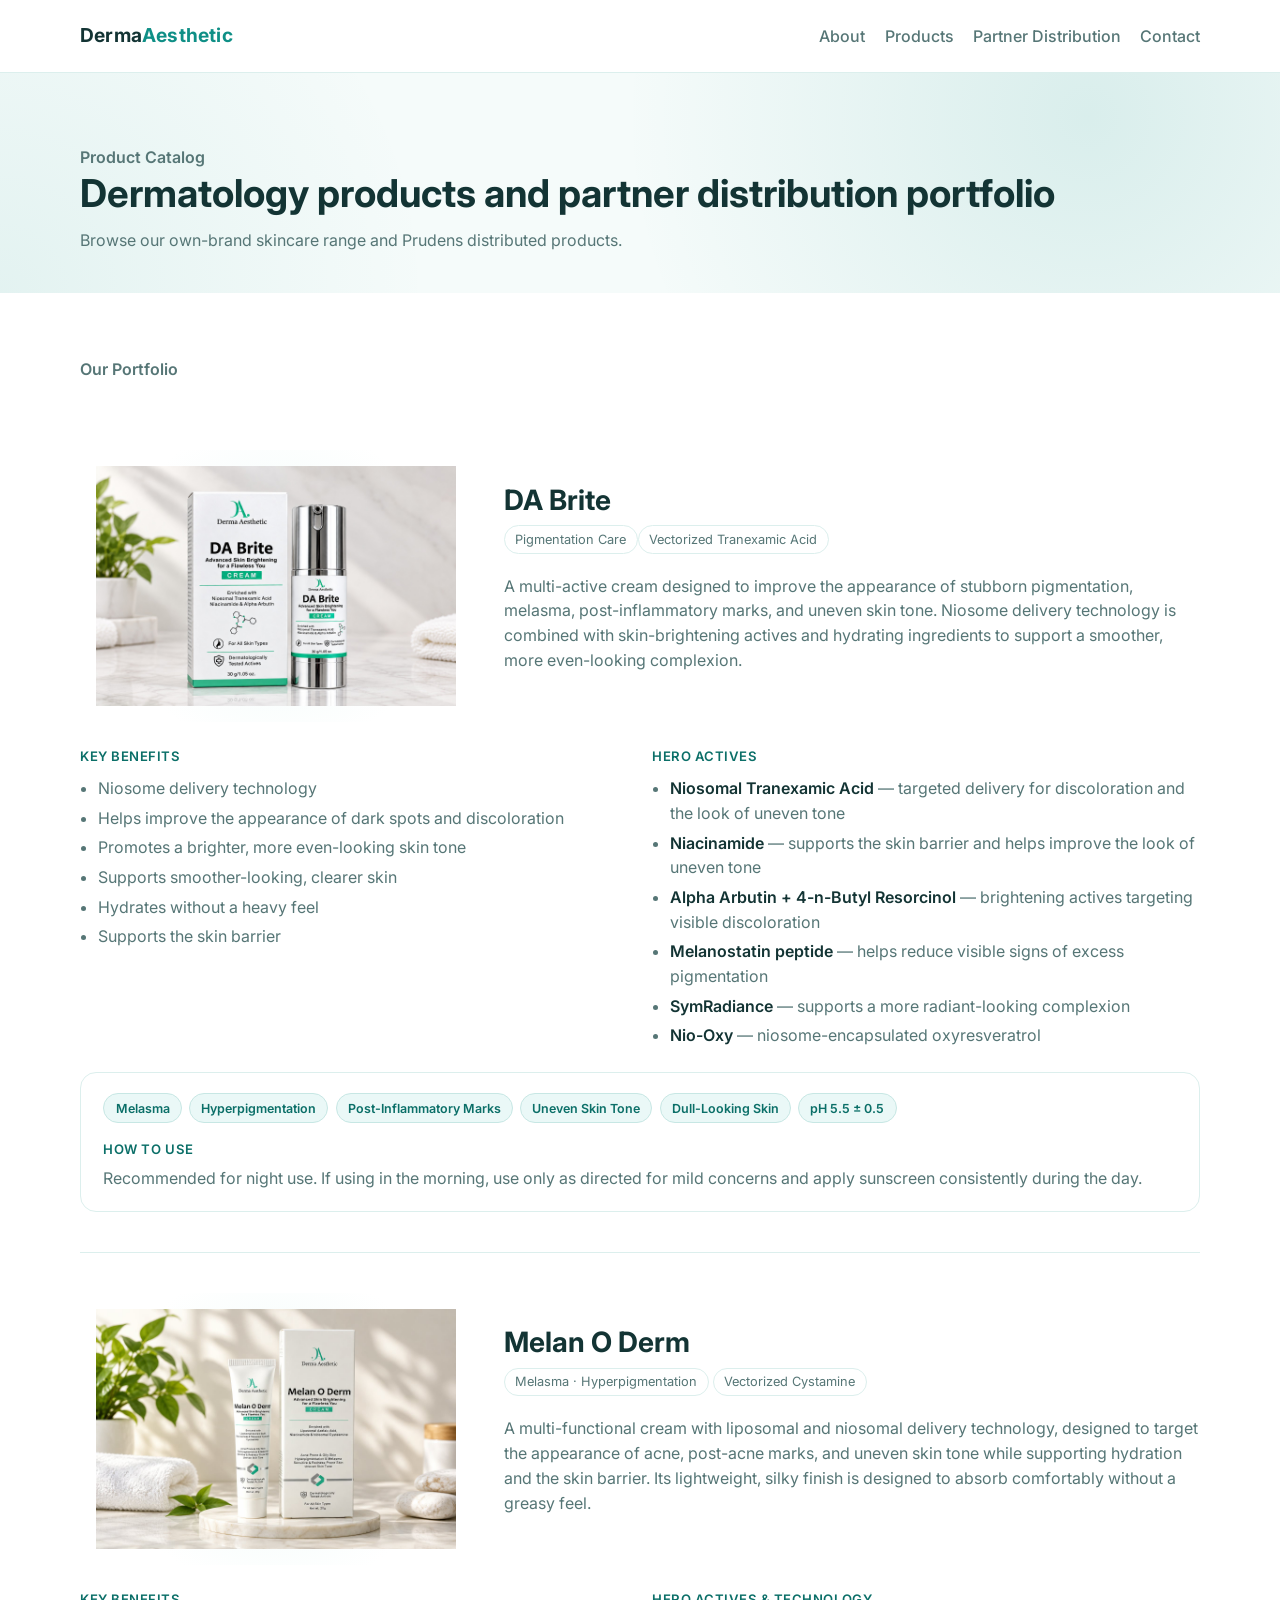
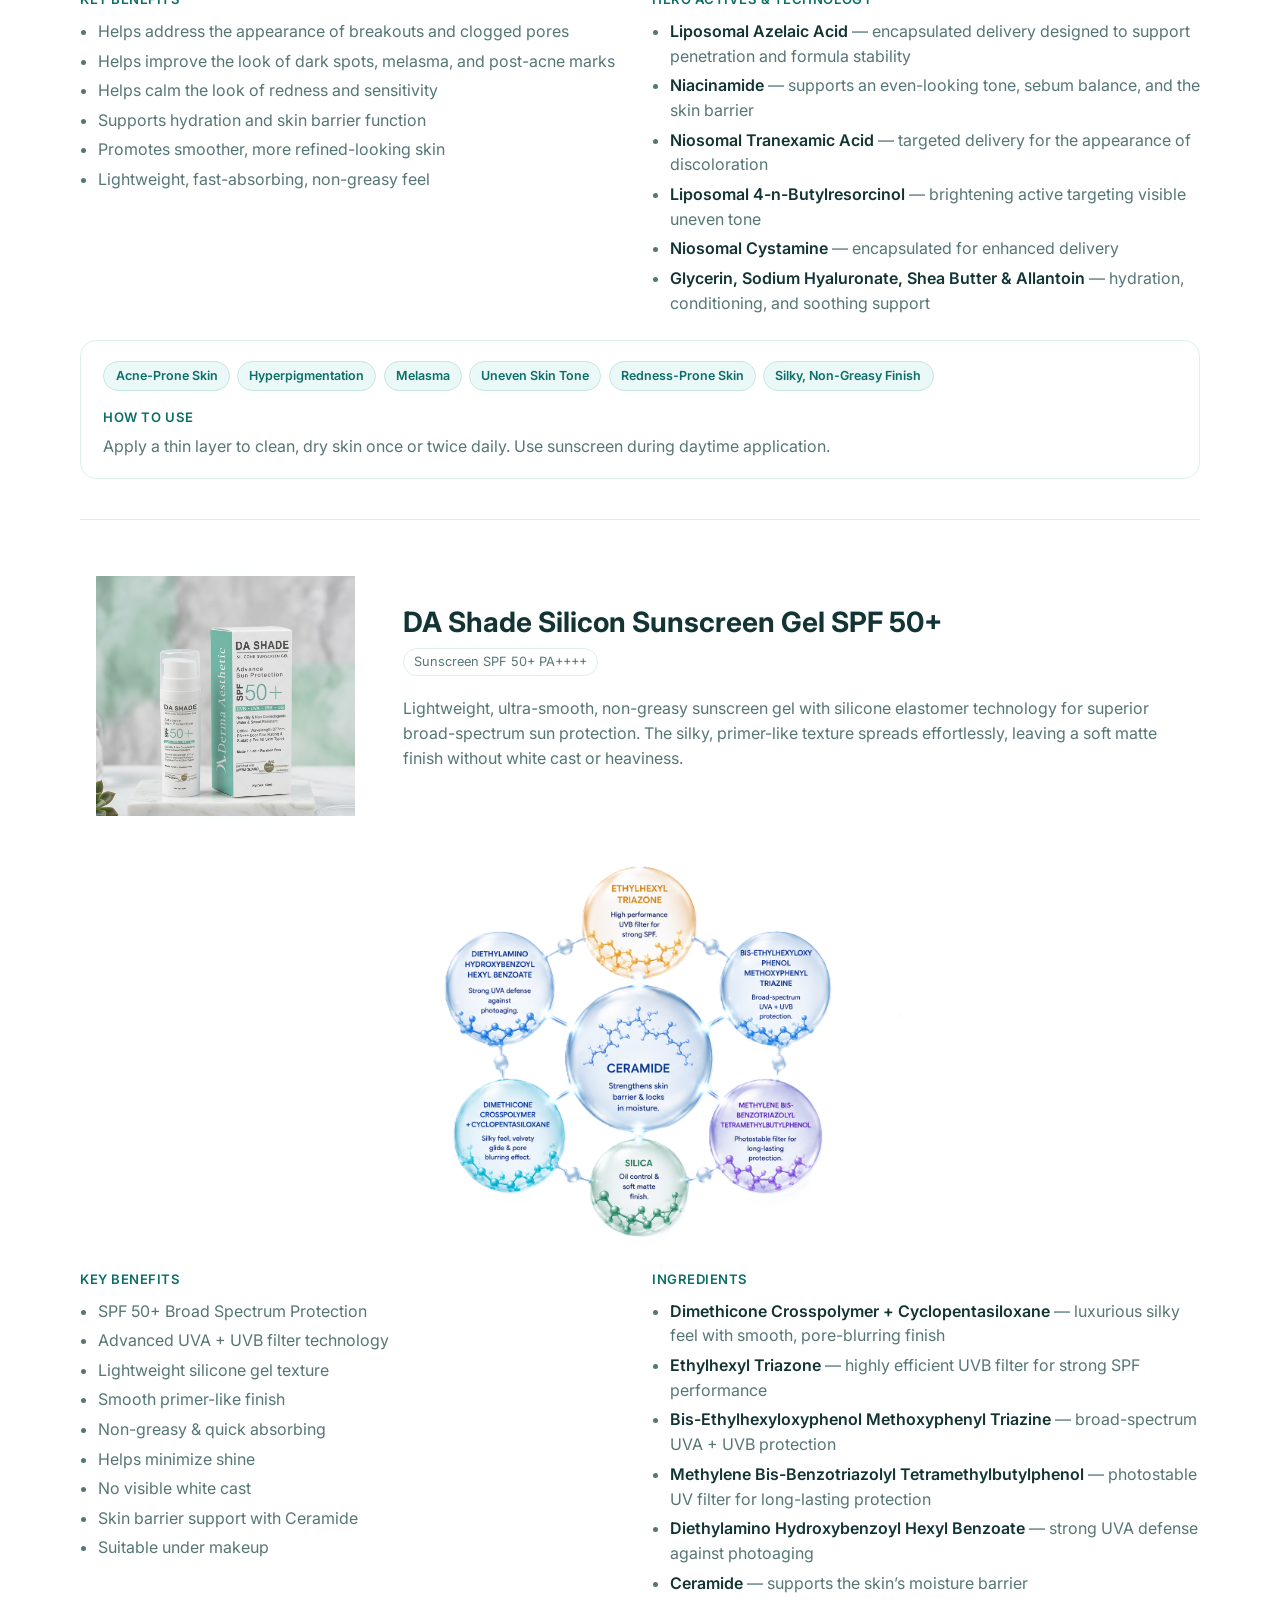
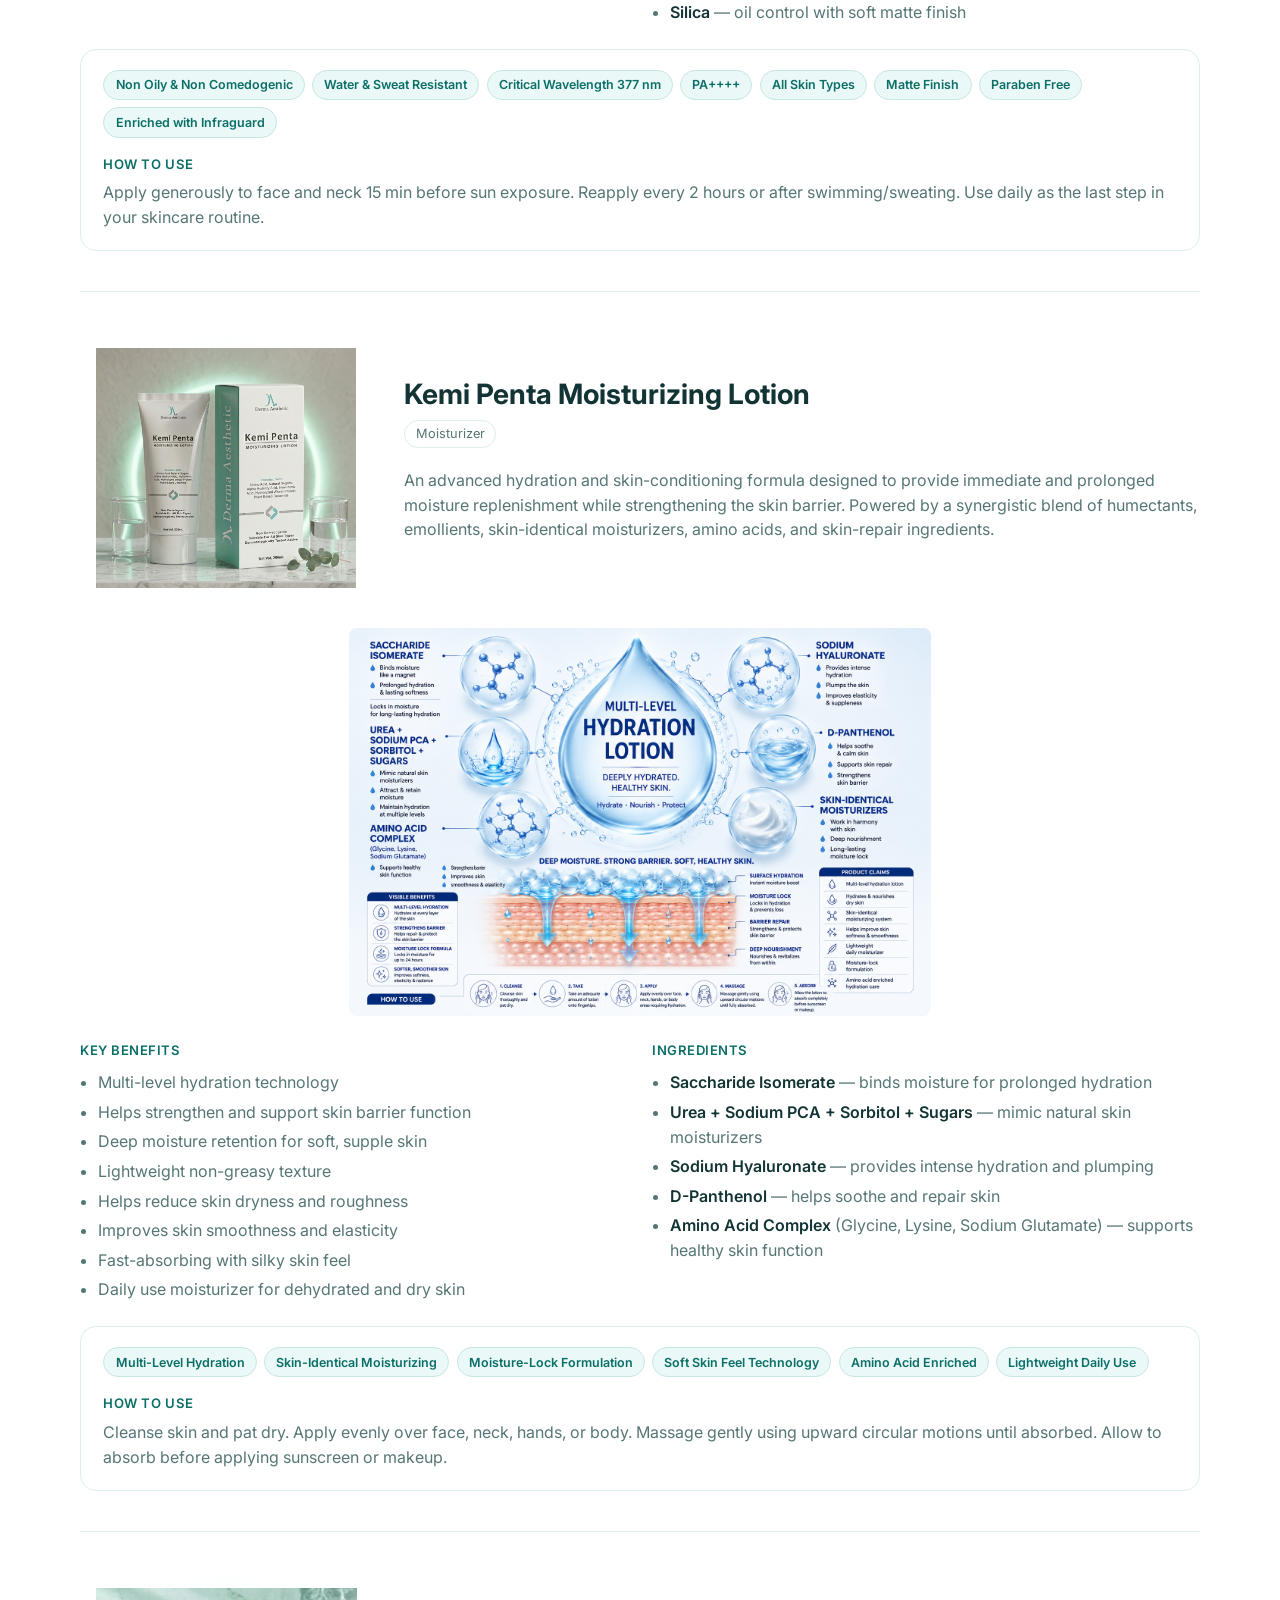
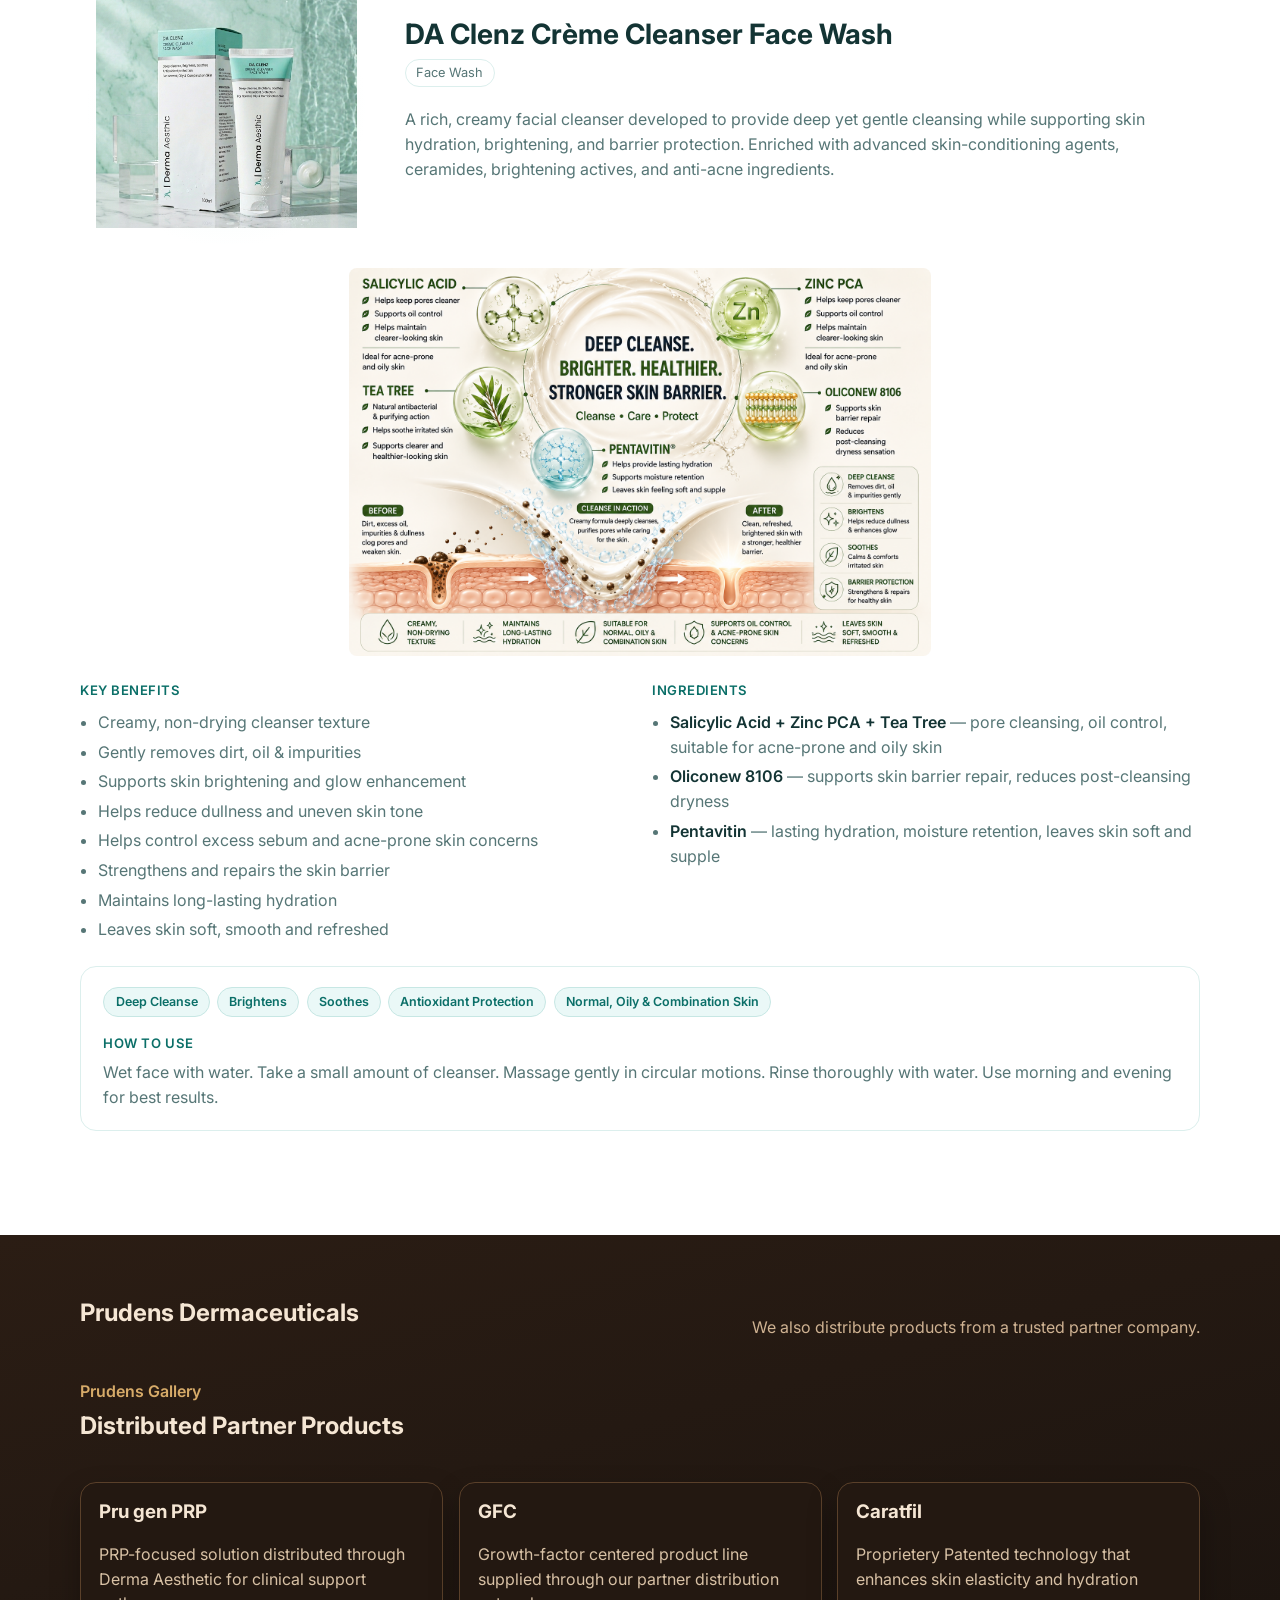
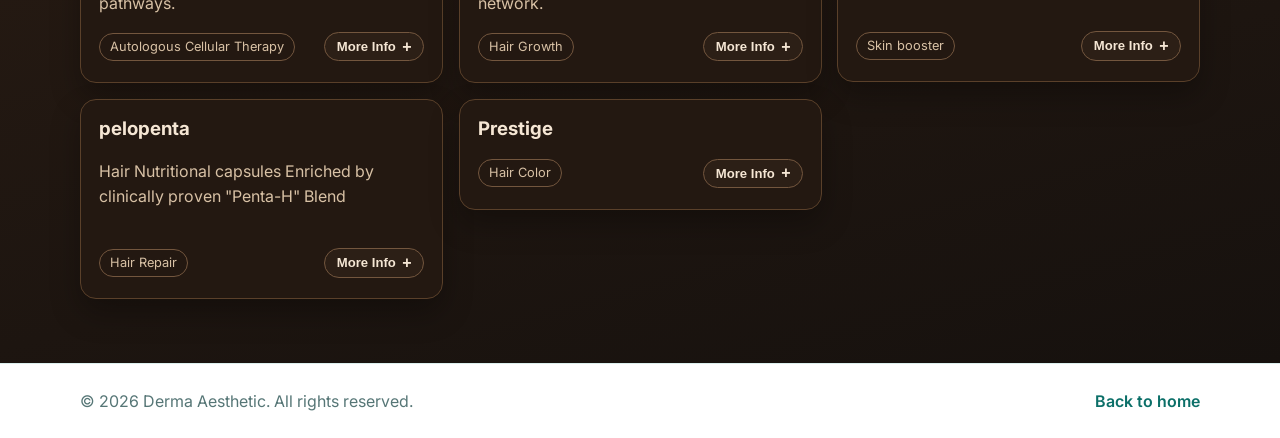
==== commit 89e6e33c: "updates" ====
--- a/products.html
+++ b/products.html
@@ -14,8 +14,12 @@
   <header class="site-header">
     <div class="container nav-wrap">
       <a class="logo" href="index.html">Derma<span>Aesthetic</span></a>
-      <button class="nav-toggle" aria-label="Open menu" aria-expanded="false">Menu</button>
-      <nav class="site-nav">
+      <button class="nav-toggle" type="button" aria-label="Open navigation menu" aria-controls="site-nav" aria-expanded="false">
+        <span></span>
+        <span></span>
+        <span></span>
+      </button>
+      <nav class="site-nav" id="site-nav">
         <a href="index.html#about">About</a>
         <a href="products.html" class="nav-link-active">Products</a>
         <a href="products.html#partner">Partner Distribution</a>
@@ -50,8 +54,8 @@
               <img src="images/Brite.jpeg" alt="DA Brite multi-active brightening cream" loading="lazy" />
             </div>
             <div class="pdp-intro">
-              <h2>DA Brite Multi-Active Brightening Cream</h2>
-              <span class="tag">Pigmentation Care</span>
+              <h2>DA Brite </h2>
+              <span class="tag">Pigmentation Care</span><span class="tag">Vectorized Tranexamic Acid</span>
               <p>
                 A multi-active cream designed to improve the appearance of stubborn pigmentation,
                 melasma, post-inflammatory marks, and uneven skin tone. Niosome delivery technology
@@ -111,8 +115,9 @@
               <img src="images/MelanODerm.jpeg" alt="Melano Derm liposomal azelaic acid cream" loading="lazy" />
             </div>
             <div class="pdp-intro">
-              <h2>Melano Derm Liposomal Azelaic Acid Cream</h2>
+              <h2>Melan O Derm</h2>
               <span class="tag">Melasma · Hyperpigmentation</span>
+              <span class="tag">Vectorized Cystamine</span>
               <p>
                 A multi-functional cream with liposomal and niosomal delivery technology, designed
                 to target the appearance of acne, post-acne marks, and uneven skin tone while
@@ -174,7 +179,7 @@
             <div class="pdp-intro">
            
               <h2>DA Shade Silicon Sunscreen Gel SPF 50+</h2>
-              <span class="tag">Sunscreen SPF 50+ PA++++</span><span class="tag">Non Comedogenic</span>
+              <span class="tag">Sunscreen SPF 50+ PA++++</span>
               <p>
                 Lightweight, ultra-smooth, non-greasy sunscreen gel with silicone
                 elastomer technology for superior broad-spectrum sun protection.
@@ -465,7 +470,7 @@
               </div>
             </article>
 
-            <article class="product-card expandable" id="Caratfil" data-product-image="images/pelopenta.png">
+            <article class="product-card expandable" id="Caratfil" data-product-image="images/caratfil.png">
              
               <h3>Caratfil</h3>
               <p>
@@ -526,7 +531,7 @@
               </div>
             </article>
 
-            <article class="product-card expandable" id="Prestige" data-product-image="images/pelopenta.png">
+            <article class="product-card expandable" id="Prestige" data-product-image="images/prestige.png">
              
               <h3>Prestige</h3>
               <!-- <p>
@@ -555,9 +560,6 @@
               </div>
             </article>
           </div>
-          <aside class="product-image-float" aria-hidden="true">
-            <img src="" alt="" />
-          </aside>
         </div>
       </div>
     </section>
--- a/styles.css
+++ b/styles.css
@@ -238,13 +238,6 @@
   position: relative;
 }
 
-.product-showcase.has-active {
-  display: grid;
-  grid-template-columns: 1.1fr 0.9fr;
-  gap: clamp(1.5rem, 4vw, 2.5rem);
-  align-items: start;
-}
-
 .product-grid {
   display: grid;
   grid-template-columns: repeat(3, 1fr);
@@ -254,53 +247,6 @@
 
 .product-showcase .product-grid.has-active {
   grid-template-columns: 1fr;
-}
-
-.product-image-float {
-  position: relative;
-  z-index: 2;
-  width: 100%;
-  max-width: 360px;
-  justify-self: center;
-  align-self: center;
-  opacity: 0;
-  visibility: hidden;
-  pointer-events: none;
-  transform: translateX(24px);
-  transition:
-    opacity 380ms ease,
-    transform 420ms cubic-bezier(0.2, 0.8, 0.2, 1),
-    visibility 380ms ease;
-}
-
-.product-image-float::before {
-  content: "";
-  position: absolute;
-  inset: 10% 5%;
-  background: radial-gradient(circle, rgba(15, 143, 134, 0.14), transparent 70%);
-  z-index: -1;
-}
-
-.product-image-float img {
-  display: block;
-  width: 100%;
-  max-height: min(520px, 70vh);
-  height: auto;
-  object-fit: contain;
-  margin: 0 auto;
-}
-
-.product-image-float .extra-img {
-  display: none;
-  max-height: min(340px, 45vh);
-  margin-bottom: 1rem;
-  border-radius: 12px;
-}
-
-.product-image-float.is-visible {
-  opacity: 1;
-  visibility: visible;
-  transform: translateX(0);
 }
 
 .product-card {
@@ -373,6 +319,46 @@
   min-height: auto;
 }
 
+.product-detail-media {
+  position: relative;
+  display: grid;
+  place-items: center;
+  width: min(100%, 200px);
+  aspect-ratio: 4 / 3;
+  margin: 0.9rem auto 1rem;
+  overflow: hidden;
+  border: 1px solid var(--line);
+  border-radius: 8px;
+  background: #f3f8f7;
+}
+
+.product-detail-media img {
+  display: none;
+  width: 100%;
+  height: 100%;
+  object-fit: contain;
+}
+
+.product-detail-media.has-image img {
+  display: block;
+}
+
+.product-detail-placeholder {
+  position: absolute;
+  inset: 0;
+  display: grid;
+  place-items: center;
+  margin: 0;
+  padding: 1rem;
+  color: var(--muted);
+  font-size: 0.9rem;
+  text-align: center;
+}
+
+.product-detail-media.has-image .product-detail-placeholder {
+  display: none;
+}
+
 .product-details h4 {
   margin: 1rem 0 0.45rem;
   font-size: 0.82rem;
@@ -411,16 +397,13 @@
   transform: rotate(45deg);
 }
 
-.product-showcase.has-active:not(.has-image) {
-  grid-template-columns: 1fr;
-}
-
-.product-showcase.has-active:not(.has-image) .product-image-float {
-  display: none;
-}
-
-.product-showcase--partner .product-image-float::before {
-  background: radial-gradient(circle, rgba(215, 171, 105, 0.18), transparent 70%);
+.partner-grid .product-detail-media {
+  border-color: #73563e;
+  background: #302319;
+}
+
+.partner-grid .product-detail-placeholder {
+  color: #d8c1a5;
 }
 
 .product-showcase .product-grid.has-active .product-card:not(.is-open) {
@@ -466,6 +449,13 @@
   color: var(--muted);
 }
 
+.tag--launch {
+  border-color: #d9b56e;
+  background: #fff4d7;
+  color: #64470f;
+  font-weight: 700;
+}
+
 .partner-card {
   padding: 1.4rem;
 }
@@ -646,24 +636,10 @@
     grid-template-columns: 1fr;
   }
 
-  .product-showcase.has-active {
-    grid-template-columns: 1fr;
-    gap: 1.25rem;
-  }
-
   .product-grid {
     grid-template-columns: repeat(2, 1fr);
   }
 
-  .product-image-float {
-    max-width: min(300px, 80%);
-    margin: 0 auto;
-    transform: translateY(12px);
-  }
-
-  .product-image-float.is-visible {
-    transform: translateY(0);
-  }
 }
 
 @media (max-width: 700px) {
@@ -691,10 +667,6 @@
     grid-template-columns: 1fr;
   }
 
-  .product-image-float {
-    max-width: min(260px, 85%);
-  }
-
   .section-head {
     align-items: start;
     flex-direction: column;
@@ -915,6 +887,10 @@
   margin-bottom: 0.55rem;
 }
 
+.visual-product-info .tag + .tag {
+  margin-left: 0.3rem;
+}
+
 .visual-product-info h3 {
   margin-bottom: 0.5rem;
 }
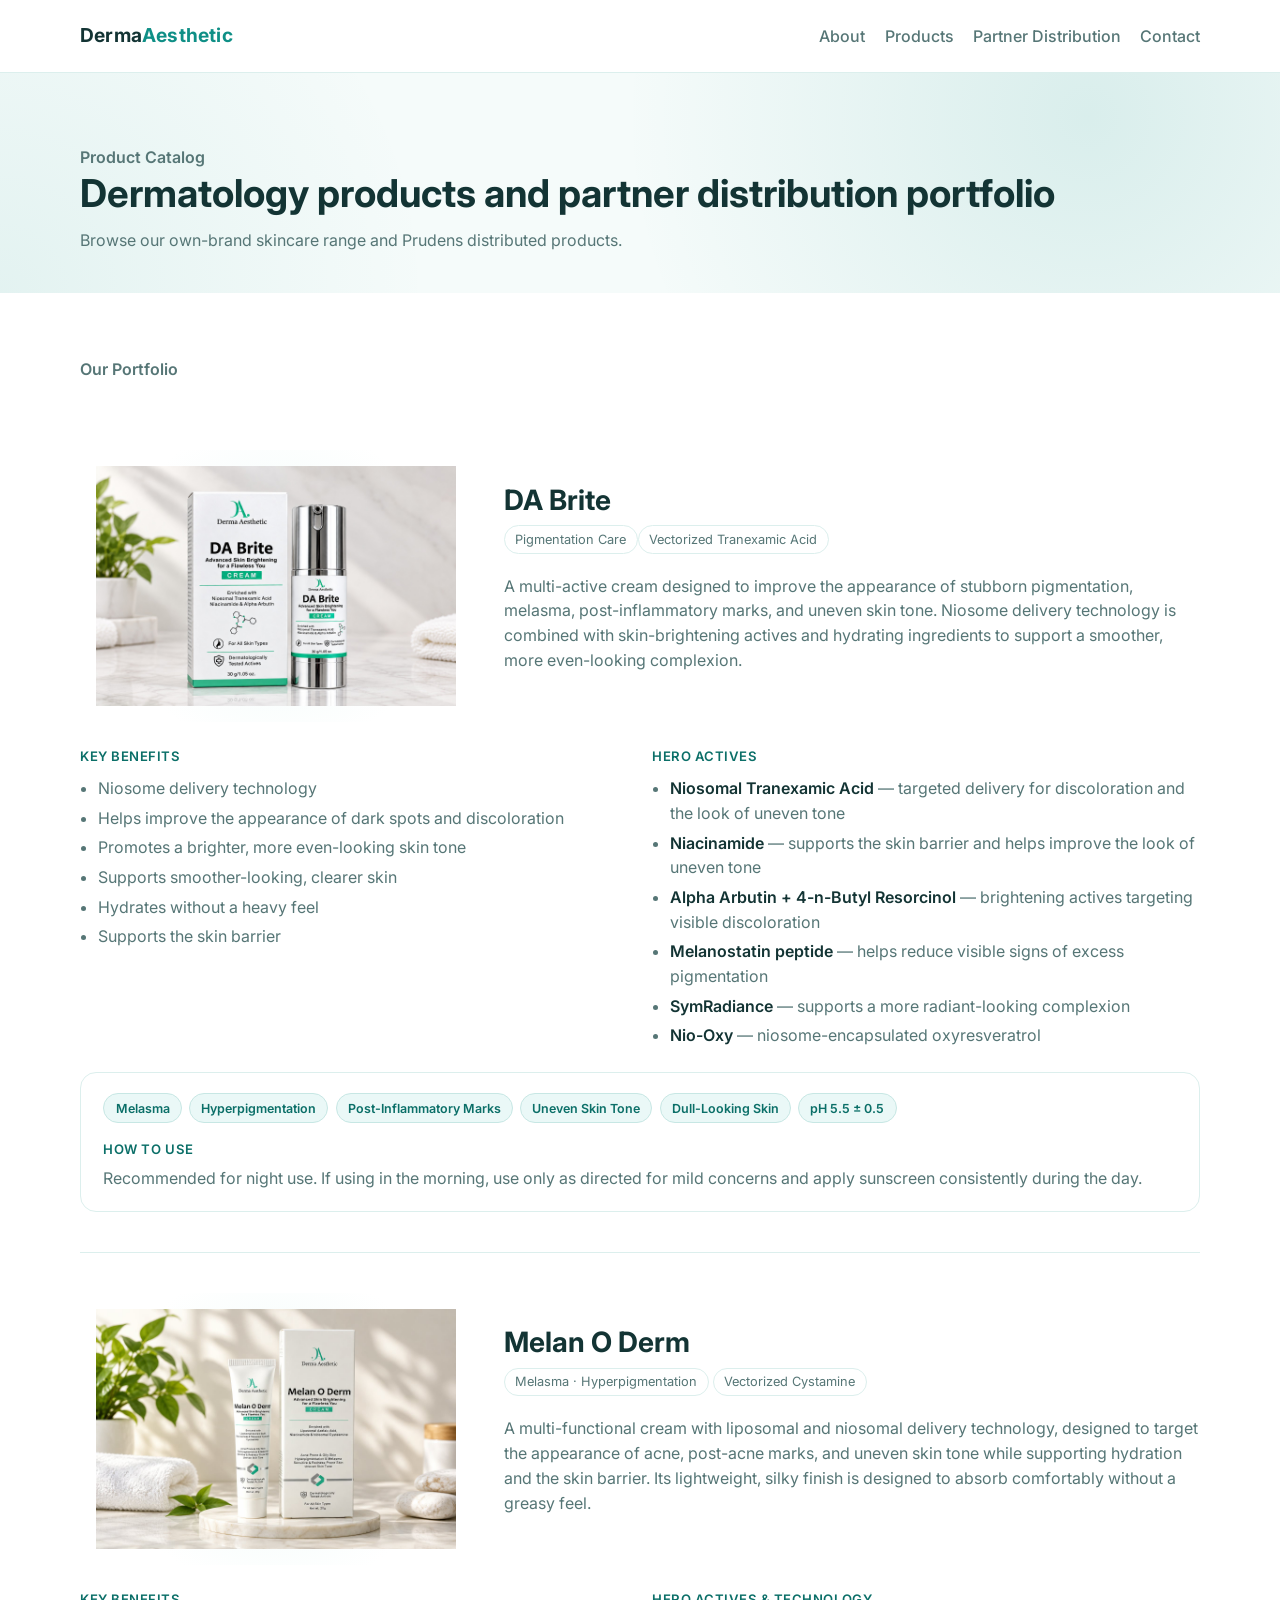
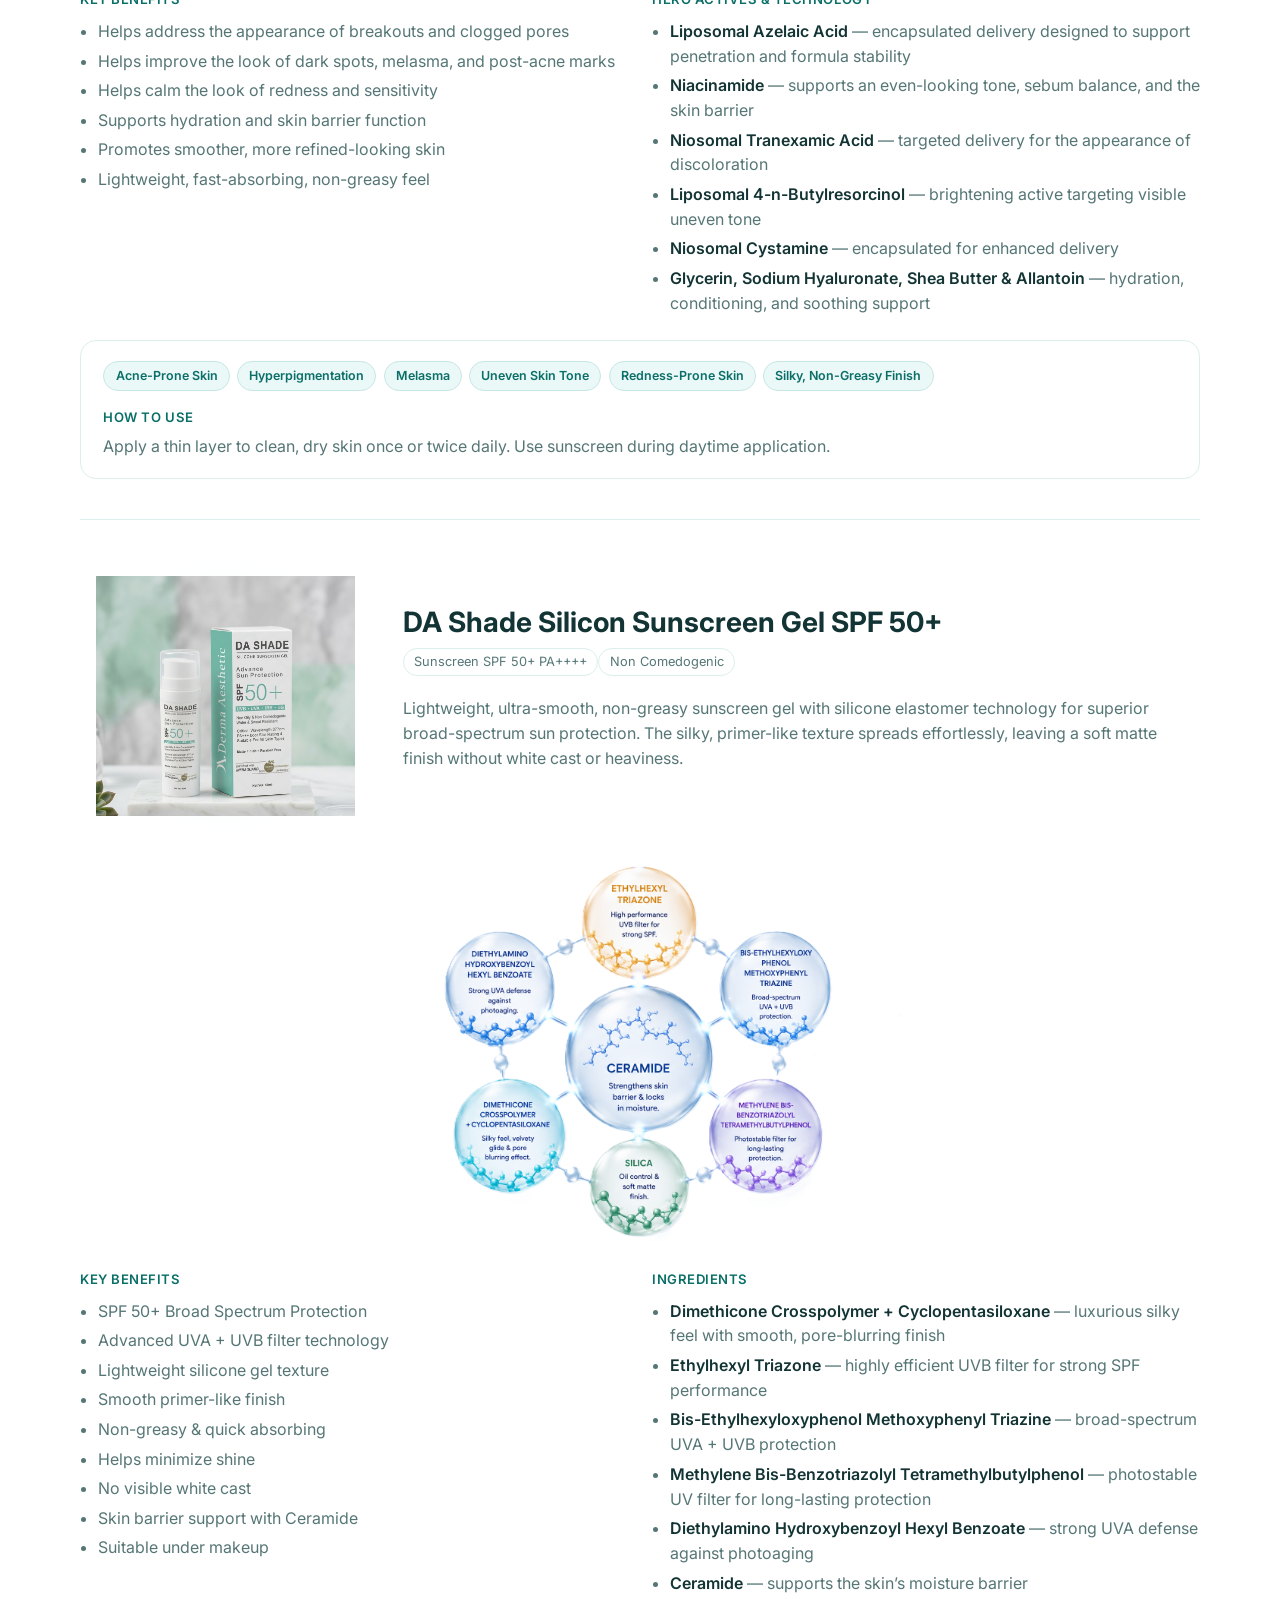
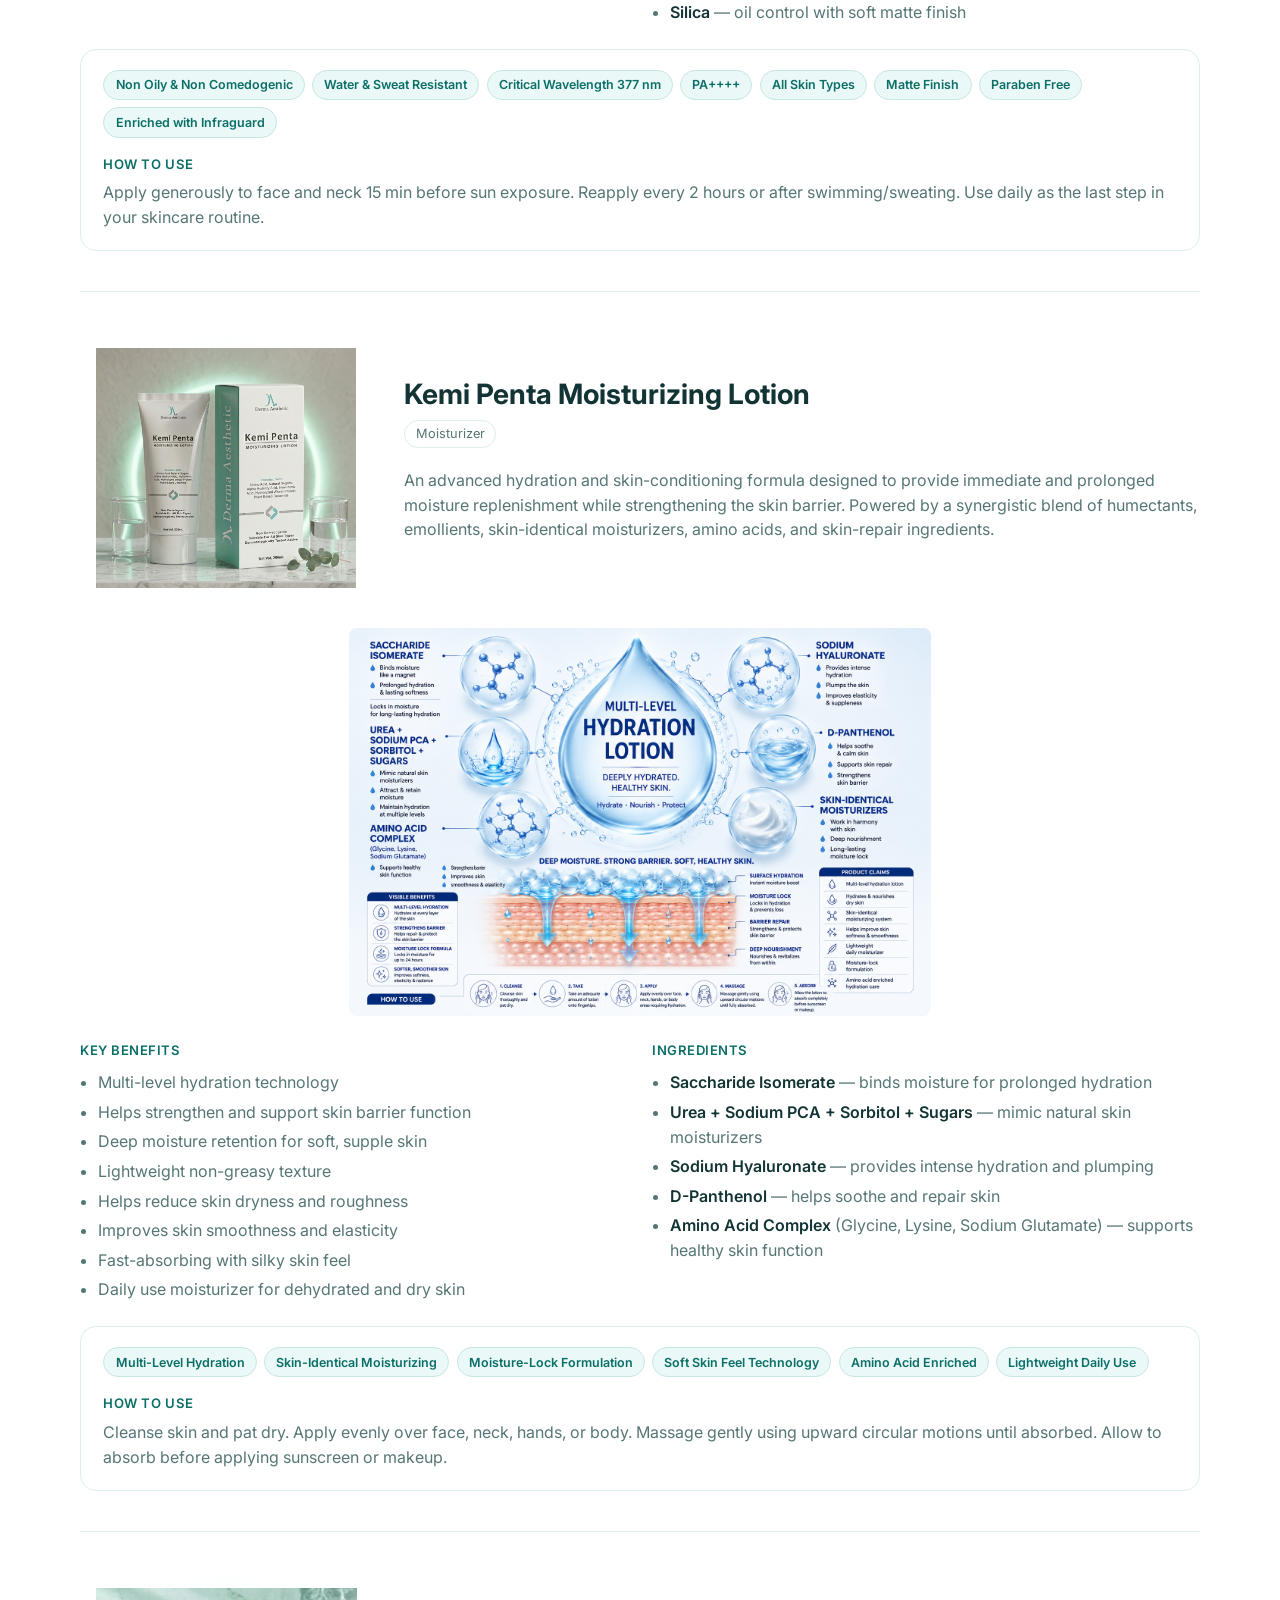
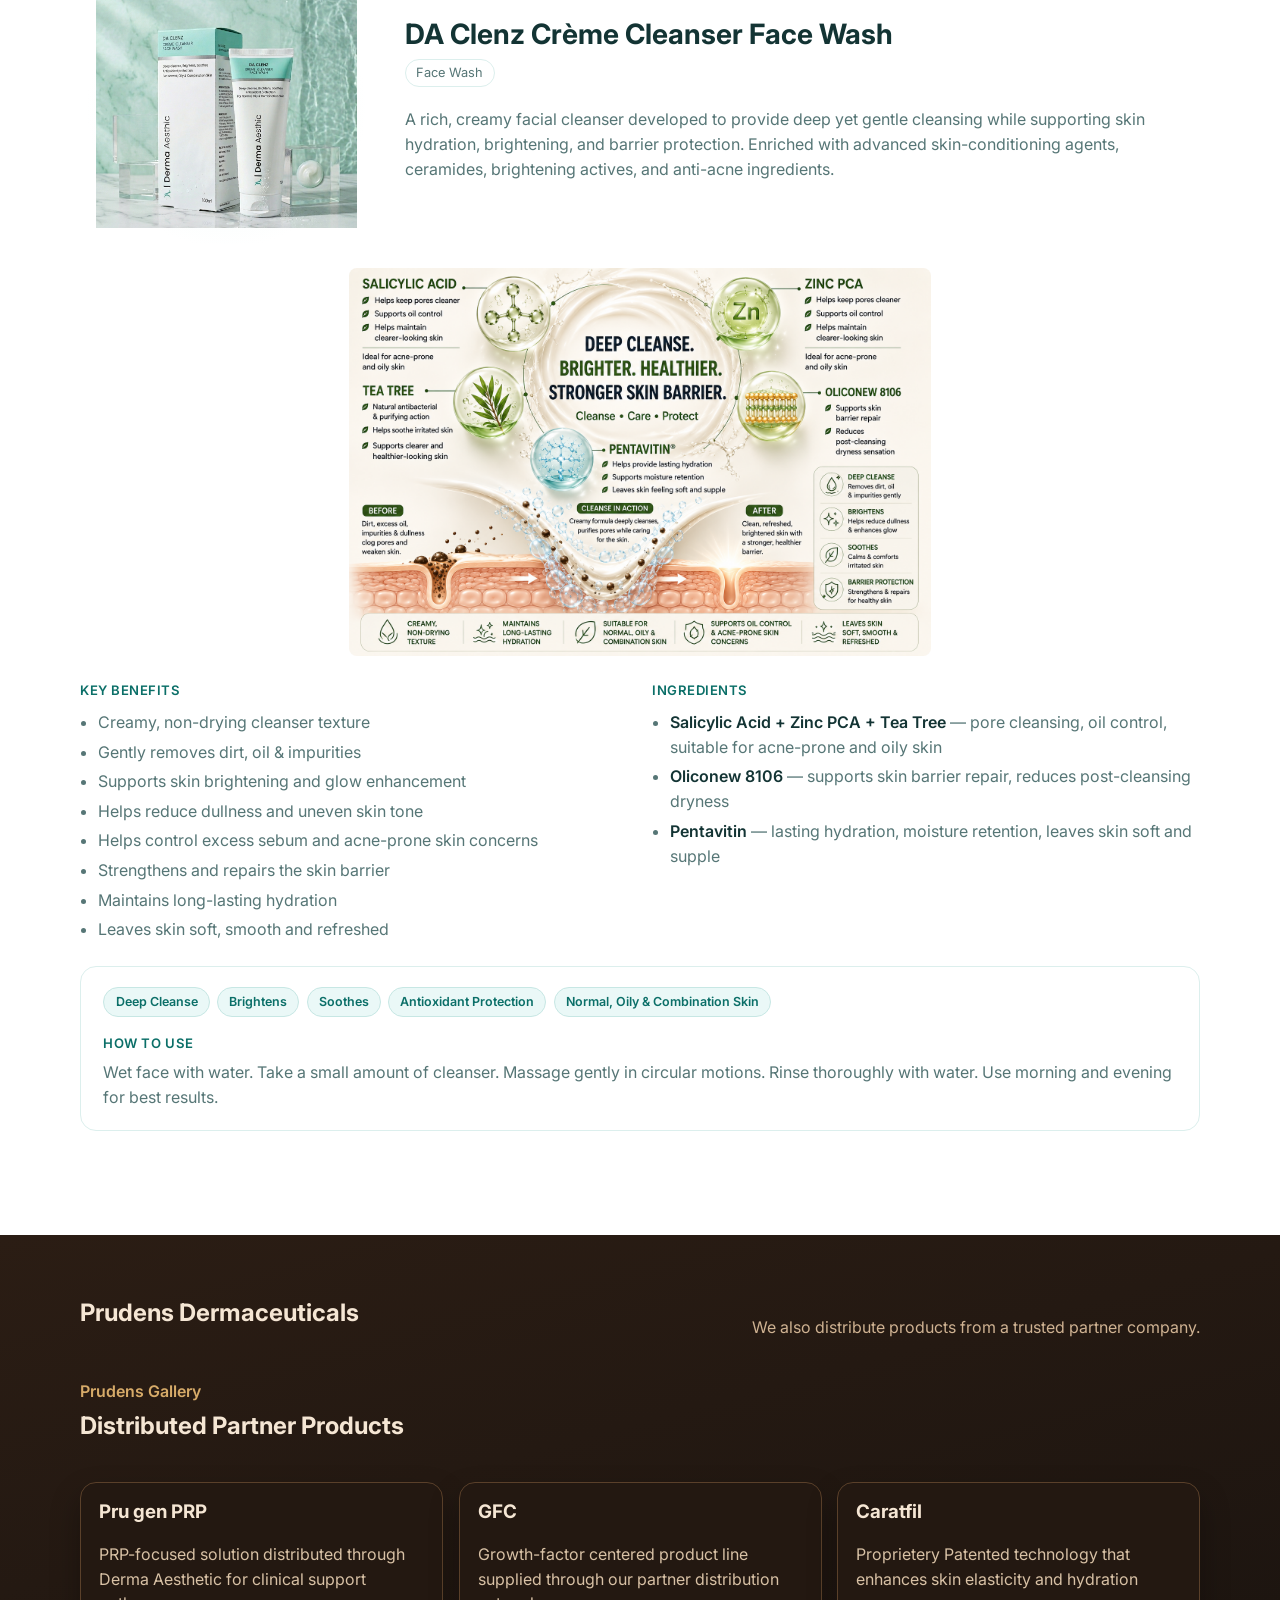
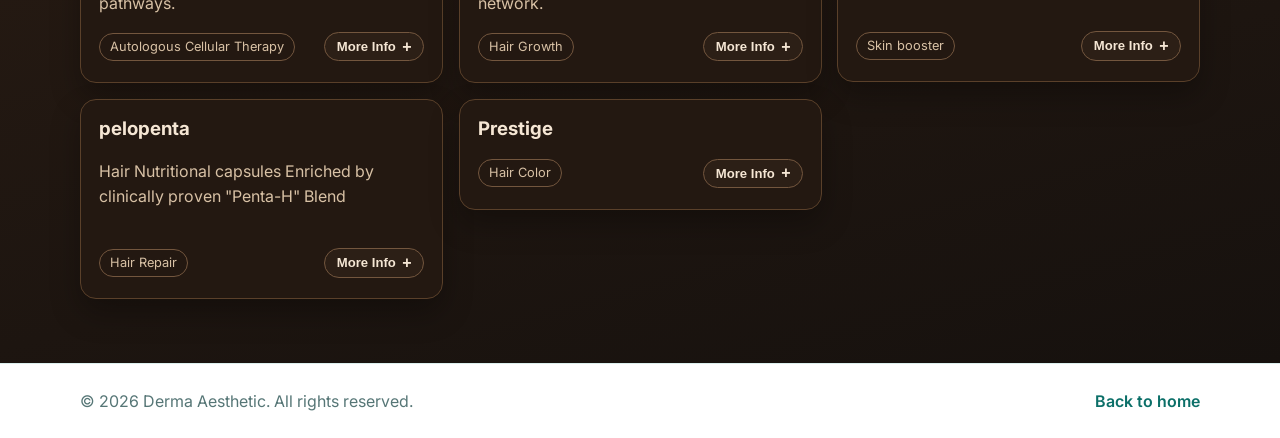
==== commit c44a68da: "Merge branch 'master' of https://github.com/skyGoat03/Derma-Aesthetics" ====
--- a/products.html
+++ b/products.html
@@ -179,7 +179,7 @@
             <div class="pdp-intro">
            
               <h2>DA Shade Silicon Sunscreen Gel SPF 50+</h2>
-              <span class="tag">Sunscreen SPF 50+ PA++++</span>
+              <span class="tag">Sunscreen SPF 50+ PA++++</span><span class="tag">Non Comedogenic</span>
               <p>
                 Lightweight, ultra-smooth, non-greasy sunscreen gel with silicone
                 elastomer technology for superior broad-spectrum sun protection.
